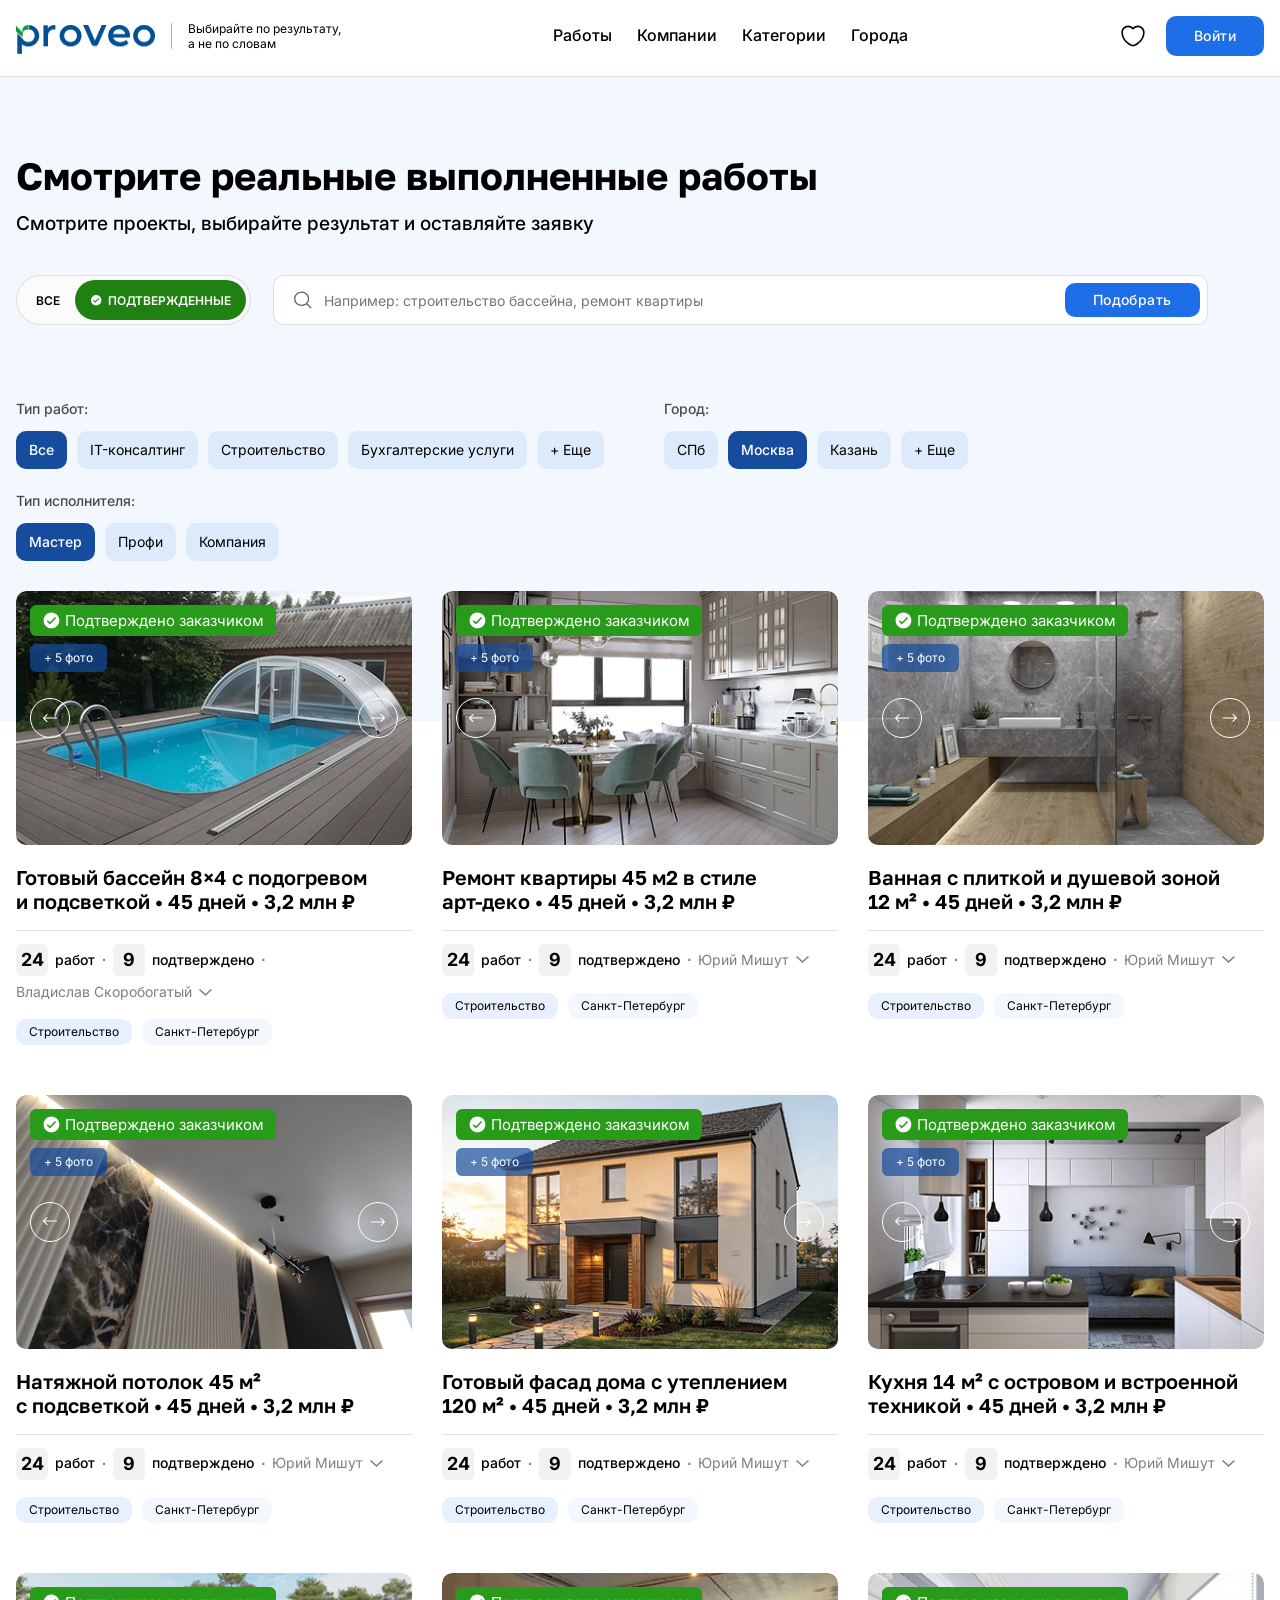
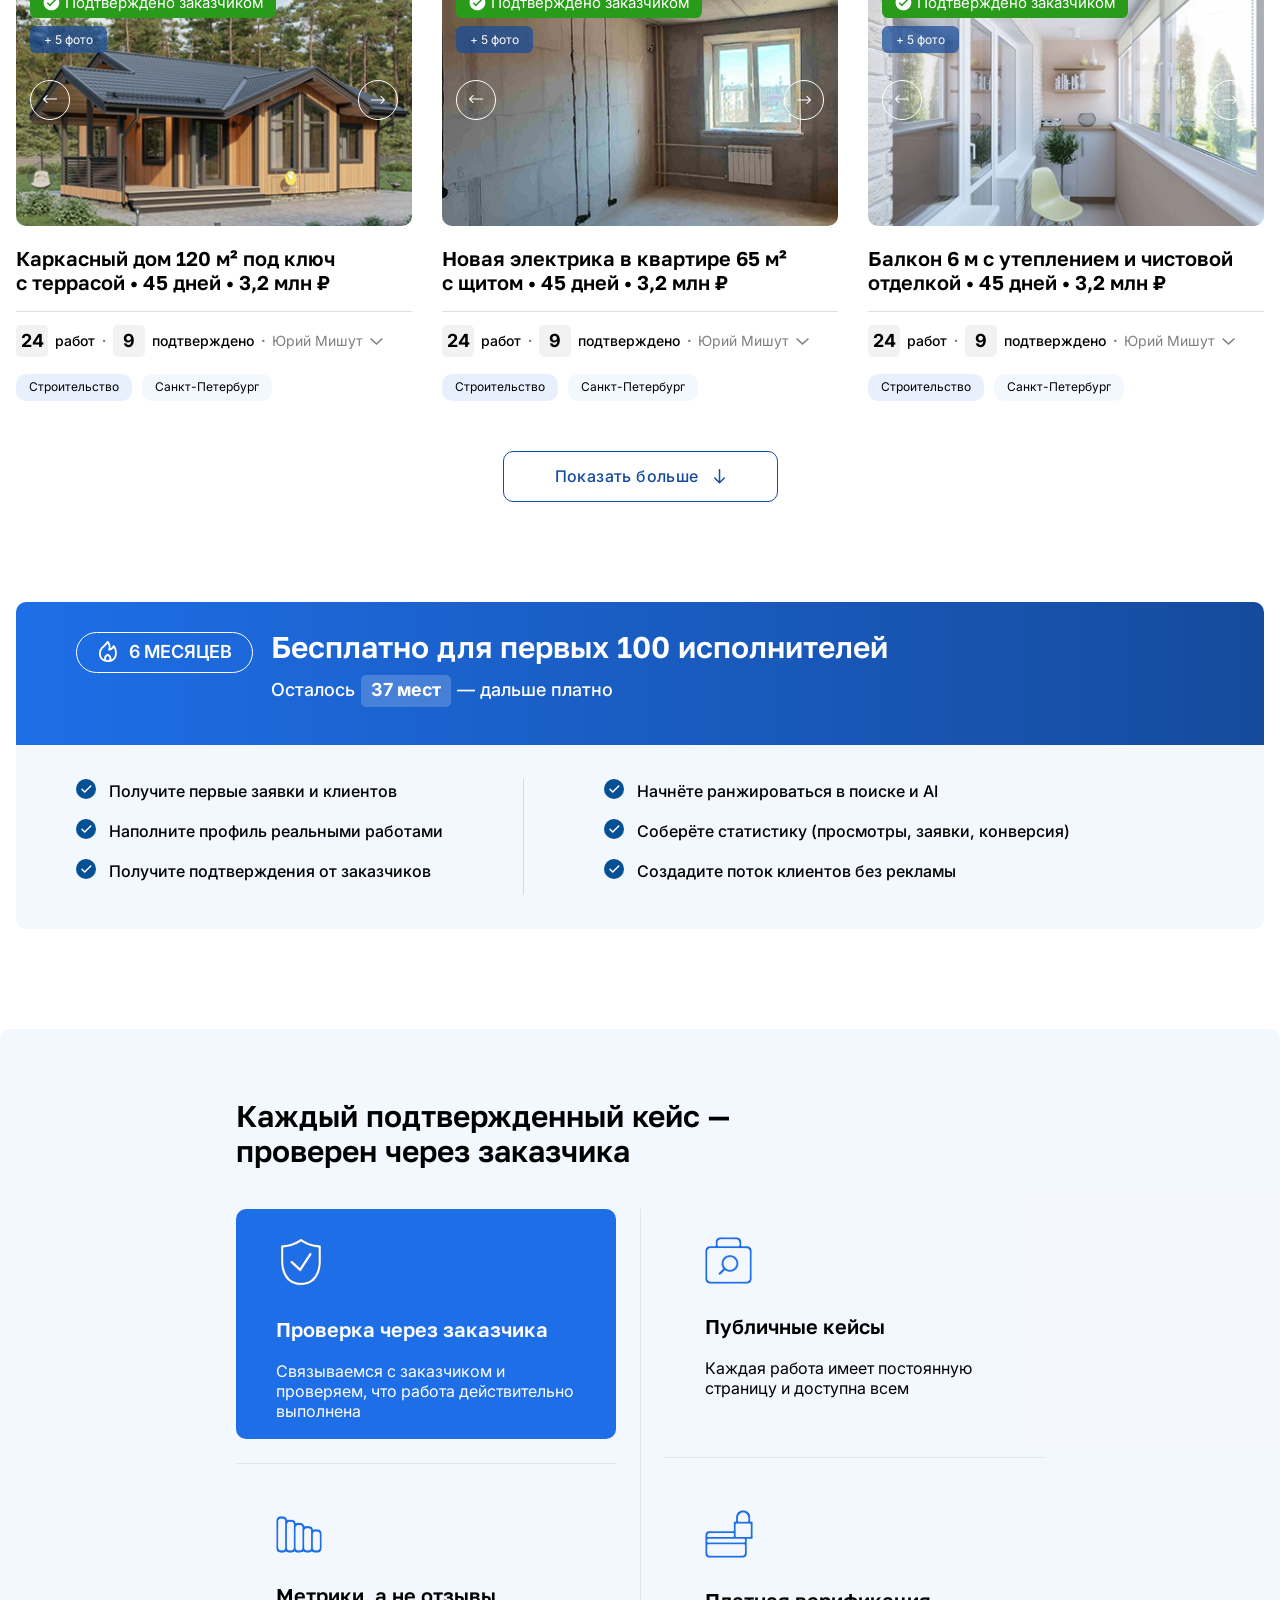
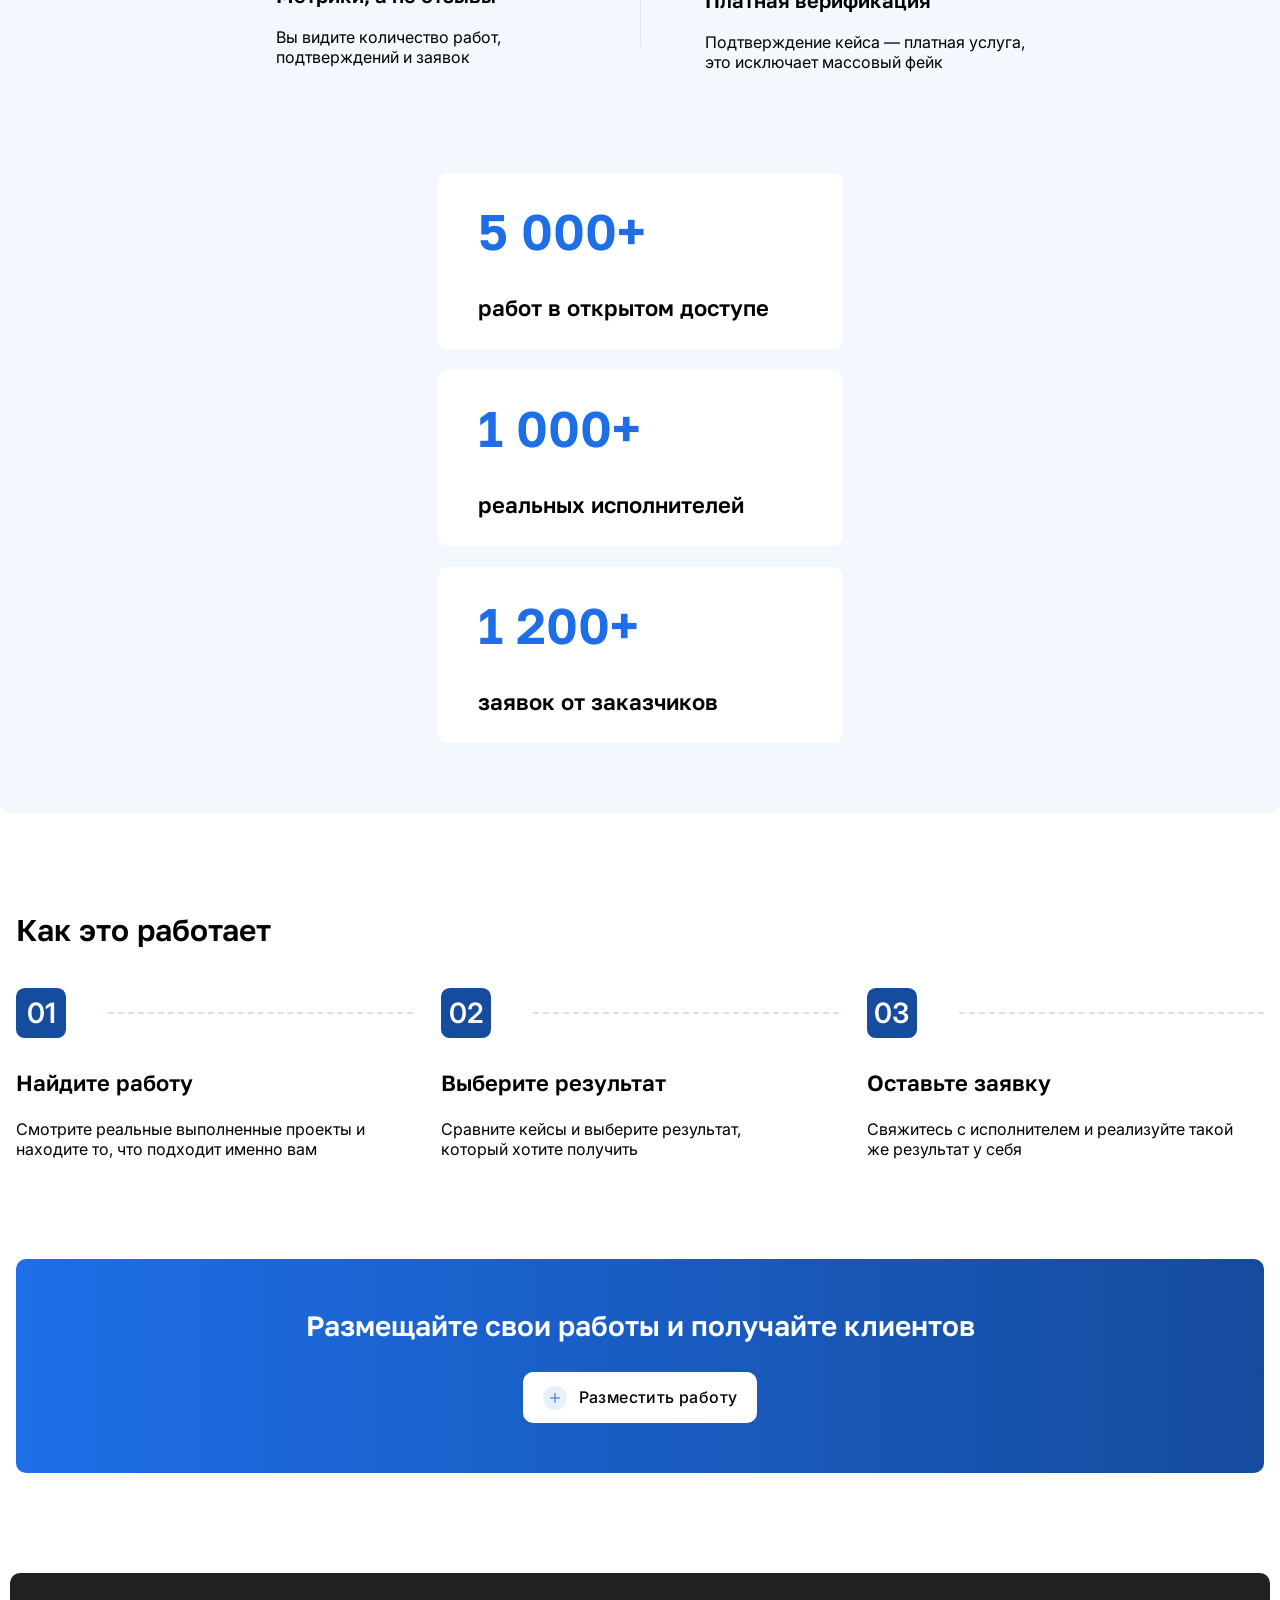
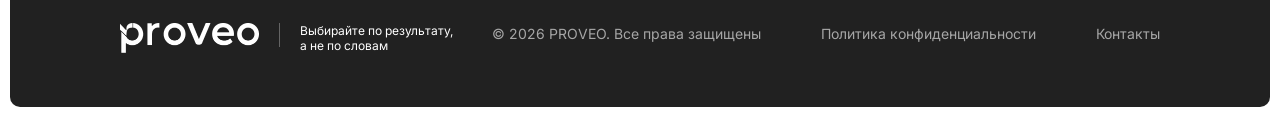
==== index.html @ d7c5d051 "init" ====
<!doctype html>
<html lang="ru">
  <head>
    <meta charset="utf-8" />
    <title>PROVEO - Выбирайте по результату, а не по словам</title>
    <meta
      name="viewport"
      content="width=device-width, initial-scale=1, maximum-scale=1.0, user-scalable=no"
    />
    <link
      href="https://fonts.googleapis.com/css?family=Inter:300,regular,500,600,700"
      rel="stylesheet"
    />
    <link
      href="https://fonts.googleapis.com/css?family=Golos+Text:regular,500,600,700"
      rel="stylesheet"
    />
    <link href="assets/css/reset.css" rel="stylesheet" />
    <link href="assets/css/main.css" rel="stylesheet" />
  </head>
  <body>
    <!-- HEADER -->
    <header class="header">
      <div class="container">
        <div class="header-inner">
          <div class="header-left">
            <img class="header-logo" alt="PROVEO" src="./assets/img/logo.png" />
            <div class="header-divider"></div>
            <p class="header-slogan">
              Выбирайте по результату,<br />а не по словам
            </p>
          </div>
          <nav class="header-nav" aria-label="Основная навигация">
            <ul>
              <li><button type="button">Работы</button></li>
              <li><button type="button">Компании</button></li>
              <li><button type="button">Категории</button></li>
              <li><button type="button">Города</button></li>
            </ul>
          </nav>
          <div class="header-right">
            <button class="header-fav-btn" type="button" aria-label="Избранное">
              <svg
                width="26"
                height="26"
                viewBox="0 0 26 26"
                fill="none"
                xmlns="http://www.w3.org/2000/svg"
              >
                <path
                  d="M12.9998 23.4542C12.664 23.4542 12.339 23.4108 12.0682 23.3133C7.92984 21.8942 1.354 16.8567 1.354 9.41417C1.354 5.6225 4.41984 2.54584 8.18984 2.54584C10.0207 2.54584 11.7323 3.26084 12.9998 4.53917C14.2673 3.26084 15.979 2.54584 17.8098 2.54584C21.5798 2.54584 24.6457 5.63334 24.6457 9.41417C24.6457 16.8675 18.0698 21.8942 13.9315 23.3133C13.6607 23.4108 13.3357 23.4542 12.9998 23.4542ZM8.18984 4.17084C5.319 4.17084 2.979 6.52167 2.979 9.41417C2.979 16.8133 10.0965 20.93 12.599 21.7858C12.794 21.8508 13.2165 21.8508 13.4115 21.7858C15.9032 20.93 23.0315 16.8242 23.0315 9.41417C23.0315 6.52167 20.6915 4.17084 17.8207 4.17084C16.174 4.17084 14.6465 4.94 13.6607 6.2725C13.3573 6.68417 12.664 6.68417 12.3607 6.2725C11.3532 4.92917 9.8365 4.17084 8.18984 4.17084Z"
                  fill="black"
                />
              </svg>
            </button>
            <button class="header-login-btn" type="button">Войти</button>
            <button class="header-menu">
              <span></span>
            </button>
            <ul class="header-menu-nav">
              <li>Работы</li>
              <li>Компании</li>
              <li>Категории</li>
              <li>Города</li>
            </ul>
          </div>
        </div>
      </div>
    </header>
    <!-- MAIN CONTENT -->
    <main class="main-content">
      <section class="featured-header-section">
        <div class="featured-header-bg">
          <div class="featured-header-inner container">
            <h1 class="featured-header-title">
              Смотрите реальные выполненные работы
            </h1>
            <p class="featured-header-subtitle">
              Смотрите проекты, выбирайте результат и оставляйте заявку
            </p>
            <div class="search-bar-wrapper">
              <div class="verification-tabs">
                <button
                  class="verification-tab verification-tab-all"
                  type="button"
                >
                  ВСЕ
                </button>
                <button class="verification-tab active" type="button">
                  <svg
                    width="19"
                    height="19"
                    viewBox="0 0 19 19"
                    fill="none"
                    xmlns="http://www.w3.org/2000/svg"
                  >
                    <path
                      d="M9.46327 17.3495C5.10987 17.3448 1.58193 13.8168 1.57715 9.46341V9.30569C1.66384 4.97189 5.23204 1.52047 9.56632 1.57798C13.9006 1.63549 17.376 5.18037 17.3477 9.51494C17.3193 13.8495 13.7979 17.3487 9.46327 17.3495ZM5.84354 9.14008L4.7316 10.252L7.88605 13.4065L14.195 7.09757L13.083 5.97774L7.88605 11.1747L5.84354 9.14008Z"
                      fill=""
                    />
                  </svg>

                  <span>ПОДТВЕРЖДЕННЫЕ</span>
                </button>
              </div>
              <div class="search-bar">
                <img
                  class="search-icon"
                  src="./assets/icons/search.svg"
                  alt=""
                />
                <input
                  class="search-bar-input"
                  type="text"
                  placeholder="Например: строительство бассейна, ремонт квартиры"
                />
                <button class="clear-btn" type="button" hidden>
                  <img src="./assets/icons/close.svg" alt="очистить" />
                </button>
                <button class="search-bar-btn" type="button">Подобрать</button>
              </div>
              <div class="search-bar search-bar--mobile">
                <img
                  class="search-icon"
                  src="./assets/icons/search.svg"
                  alt=""
                />
                <input
                  class="search-bar-input"
                  type="text"
                  placeholder="Например: ремонт квартиры"
                />
                <button class="clear-btn" type="button" hidden>
                  <img src="./assets/icons/close.svg" alt="очистить" />
                </button>
              </div>
              <button class="btn search-btn" type="button">Подобрать</button>
            </div>

            <button class="filter-btn" type="button">
              <img src="./assets/icons/category.svg" alt="" />
              Фильтры
            </button>

            <div class="filter-groups">
              <div class="filter-group">
                <h3 class="filter-group-label">Тип работ:</h3>
                <div class="filter-group-options filter-job">
                  <button class="filter-chip active" type="button">Все</button>
                  <button class="filter-chip" type="button">
                    IT-консалтинг
                  </button>
                  <button class="filter-chip" type="button">
                    Строительство
                  </button>
                  <button class="filter-chip" type="button">
                    Бухгалтерские услуги
                  </button>
                  <button class="filter-chip" type="button">+ Еще</button>
                </div>
              </div>
              <div class="filter-group">
                <h3 class="filter-group-label">Город:</h3>
                <div class="filter-group-options filter-city">
                  <button class="filter-chip" type="button">СПб</button>
                  <button class="filter-chip active" type="button">
                    Москва
                  </button>
                  <button class="filter-chip" type="button">Казань</button>
                  <button class="filter-chip" type="button">+ Еще</button>
                </div>
              </div>
              <div class="filter-group">
                <h3 class="filter-group-label">Тип исполнителя:</h3>
                <div class="filter-group-options filter-executor">
                  <button class="filter-chip active" type="button">
                    Мастер
                  </button>
                  <button class="filter-chip" type="button">Профи</button>
                  <button class="filter-chip" type="button">Компания</button>
                </div>
              </div>
            </div>

            <div class="modal-overlay">
              <div class="modal-content">
                <h3 class="modal-content__title">Фильтр</h3>
                <div class="filter-groups">
                  <div class="filter-group">
                    <h3 class="filter-group-label">Тип работ:</h3>
                    <div class="filter-group-options filter-job">
                      <button class="filter-chip active" type="button">
                        Все
                      </button>
                      <button class="filter-chip" type="button">
                        IT-консалтинг
                      </button>
                      <button class="filter-chip" type="button">
                        Строительство
                      </button>
                      <button class="filter-chip" type="button">
                        Бухгалтерские услуги
                      </button>
                      <button class="filter-chip" type="button">+ Еще</button>
                    </div>
                  </div>
                  <div class="filter-group">
                    <h3 class="filter-group-label">Город:</h3>
                    <div class="filter-group-options filter-city">
                      <button class="filter-chip" type="button">СПб</button>
                      <button class="filter-chip active" type="button">
                        Москва
                      </button>
                      <button class="filter-chip" type="button">Казань</button>
                      <button class="filter-chip" type="button">+ Еще</button>
                    </div>
                  </div>
                  <div class="filter-group">
                    <h3 class="filter-group-label">Тип исполнителя:</h3>
                    <div class="filter-group-options filter-executor">
                      <button class="filter-chip active" type="button">
                        Мастер
                      </button>
                      <button class="filter-chip" type="button">Профи</button>
                      <button class="filter-chip" type="button">
                        Компания
                      </button>
                    </div>
                  </div>
                </div>
                <button class="modal-close" type="button">
                  <img src="./assets/icons/close.svg" alt="закрыть" />
                </button>
              </div>
            </div>
          </div>
        </div>
      </section>

      <!-- CARD LIST SECTION -->
      <div class="container">
        <section class="cards-list">
          <article class="card">
            <div class="card-img-container">
              <div class="card-slider">
                <img src="./assets/img/cards/1.jpg" />
                <img src="./assets/img/cards/2.jpg" />
                <img src="./assets/img/cards/3.jpg" />
              </div>
              <div class="card-badge-verified">
                <img src="./assets/icons/check.svg" alt="" />
                <span>Подтверждено заказчиком</span>
              </div>
              <div class="card-badge-photos">
                <span>+ 5 фото</span>
              </div>
              <button type="button" class="card-slide card-slide--back">
                <img src="./assets/icons/arrow-slide.svg" alt="назад" />
              </button>
              <button type="button" class="card-slide card-slide--forward">
                <img src="./assets/icons/arrow-slide.svg" alt="вперед" />
              </button>
            </div>

            <div class="card-content">
              <h3 class="card-title">
                Готовый бассейн 8×4 с подогревом <br />и подсветкой • 45 дней •
                3,2 млн ₽
              </h3>

              <div class="card-divider"></div>
              <div class="card-stats">
                <div class="stat-item">
                  <div class="stat-value">24</div>
                  <span class="stat-label">работ</span>
                </div>
                <span class="stat-dot">·</span>
                <div class="stat-item">
                  <div class="stat-value">9</div>
                  <span class="stat-label">подтверждено</span>
                </div>
                <span class="stat-dot">·</span>
                <button class="card-owner" type="button">
                  <span class="card-owner-name">Владислав Скоробогатый</span>
                  <svg
                    width="13"
                    height="7"
                    viewBox="0 0 13 7"
                    fill="none"
                    xmlns="http://www.w3.org/2000/svg"
                  >
                    <path
                      d="M6.48375 6.90433L13 0.977215L11.9299 -8.11411e-07L6.48294 4.95388L1.07331 0.0385556L7.026e-08 1.01245L6.48375 6.90433Z"
                    />
                  </svg>
                </button>
              </div>
              <div class="card-owner-details">
                <img src="./assets/img/avatar.png" alt="аватар" />
                <div>
                  <h5>
                    Юрий Мишут <img src="./assets/img/profi.png" alt="профи" />
                  </h5>
                  <a href="#">Перейти в профиль</a>
                  <p>
                    Занимаюсь строительством и ремонтом под ключ. Работаю с
                    проверенными материалами...
                  </p>
                </div>
              </div>
              <div class="card-tags">
                <span class="card-tag primary">Строительство</span>
                <span class="card-tag secondary">Санкт-Петербург</span>
              </div>
            </div>
          </article>
          <article class="card">
            <div class="card-img-container">
              <div class="card-slider">
                <img src="./assets/img/cards/2.jpg" />
                <img src="./assets/img/cards/1.jpg" />
                <img src="./assets/img/cards/3.jpg" />
              </div>
              <div class="card-badge-verified">
                <img src="./assets/icons/check.svg" alt="" />
                <span>Подтверждено заказчиком</span>
              </div>
              <div class="card-badge-photos">
                <span>+ 5 фото</span>
              </div>
              <button type="button" class="card-slide card-slide--back">
                <img src="./assets/icons/arrow-slide.svg" alt="назад" />
              </button>
              <button type="button" class="card-slide card-slide--forward">
                <img src="./assets/icons/arrow-slide.svg" alt="вперед" />
              </button>
            </div>

            <div class="card-content">
              <h3 class="card-title">
                Ремонт квартиры 45 м2 в стиле <br />
                арт-деко • 45 дней • 3,2 млн ₽
              </h3>

              <div class="card-divider"></div>
              <div class="card-stats">
                <div class="stat-item">
                  <div class="stat-value">24</div>
                  <span class="stat-label">работ</span>
                </div>
                <span class="stat-dot">·</span>
                <div class="stat-item">
                  <div class="stat-value">9</div>
                  <span class="stat-label">подтверждено</span>
                </div>
                <span class="stat-dot">·</span>
                <button class="card-owner" type="button">
                  <span class="card-owner-name">Юрий Мишут</span>
                  <svg
                    width="13"
                    height="7"
                    viewBox="0 0 13 7"
                    fill="none"
                    xmlns="http://www.w3.org/2000/svg"
                  >
                    <path
                      d="M6.48375 6.90433L13 0.977215L11.9299 -8.11411e-07L6.48294 4.95388L1.07331 0.0385556L7.026e-08 1.01245L6.48375 6.90433Z"
                    />
                  </svg>
                </button>
              </div>
              <div class="card-owner-details">
                <img src="./assets/img/avatar.png" alt="аватар" />
                <div>
                  <h5>
                    Юрий Мишут <img src="./assets/img/profi.png" alt="профи" />
                  </h5>
                  <a href="#">Перейти в профиль</a>
                  <p>
                    Занимаюсь строительством и ремонтом под ключ. Работаю с
                    проверенными материалами...
                  </p>
                </div>
              </div>
              <div class="card-tags">
                <span class="card-tag primary">Строительство</span>
                <span class="card-tag secondary">Санкт-Петербург</span>
              </div>
            </div>
          </article>
          <article class="card">
            <div class="card-img-container">
              <div class="card-slider">
                <img src="./assets/img/cards/3.jpg" />
                <img src="./assets/img/cards/2.jpg" />
                <img src="./assets/img/cards/1.jpg" />
              </div>
              <div class="card-badge-verified">
                <img src="./assets/icons/check.svg" alt="" />
                <span>Подтверждено заказчиком</span>
              </div>
              <div class="card-badge-photos">
                <span>+ 5 фото</span>
              </div>
              <button type="button" class="card-slide card-slide--back">
                <img src="./assets/icons/arrow-slide.svg" alt="назад" />
              </button>
              <button type="button" class="card-slide card-slide--forward">
                <img src="./assets/icons/arrow-slide.svg" alt="вперед" />
              </button>
            </div>

            <div class="card-content">
              <h3 class="card-title">
                Ванная с плиткой и душевой зоной <br />
                12 м² • 45 дней • 3,2 млн ₽
              </h3>

              <div class="card-divider"></div>
              <div class="card-stats">
                <div class="stat-item">
                  <div class="stat-value">24</div>
                  <span class="stat-label">работ</span>
                </div>
                <span class="stat-dot">·</span>
                <div class="stat-item">
                  <div class="stat-value">9</div>
                  <span class="stat-label">подтверждено</span>
                </div>
                <span class="stat-dot">·</span>
                <button class="card-owner" type="button">
                  <span class="card-owner-name">Юрий Мишут</span>
                  <svg
                    width="13"
                    height="7"
                    viewBox="0 0 13 7"
                    fill="none"
                    xmlns="http://www.w3.org/2000/svg"
                  >
                    <path
                      d="M6.48375 6.90433L13 0.977215L11.9299 -8.11411e-07L6.48294 4.95388L1.07331 0.0385556L7.026e-08 1.01245L6.48375 6.90433Z"
                    />
                  </svg>
                </button>
              </div>
              <div class="card-owner-details">
                <img src="./assets/img/avatar.png" alt="аватар" />
                <div>
                  <h5>
                    Юрий Мишут <img src="./assets/img/profi.png" alt="профи" />
                  </h5>
                  <a href="#">Перейти в профиль</a>
                  <p>
                    Занимаюсь строительством и ремонтом под ключ. Работаю с
                    проверенными материалами...
                  </p>
                </div>
              </div>
              <div class="card-tags">
                <span class="card-tag primary">Строительство</span>
                <span class="card-tag secondary">Санкт-Петербург</span>
              </div>
            </div>
          </article>
          <article class="card">
            <div class="card-img-container">
              <div class="card-slider">
                <img src="./assets/img/cards/4.jpg" />
                <img src="./assets/img/cards/2.jpg" />
                <img src="./assets/img/cards/3.jpg" />
              </div>
              <div class="card-badge-verified">
                <img src="./assets/icons/check.svg" alt="" />
                <span>Подтверждено заказчиком</span>
              </div>
              <div class="card-badge-photos">
                <span>+ 5 фото</span>
              </div>
              <button type="button" class="card-slide card-slide--back">
                <img src="./assets/icons/arrow-slide.svg" alt="назад" />
              </button>
              <button type="button" class="card-slide card-slide--forward">
                <img src="./assets/icons/arrow-slide.svg" alt="вперед" />
              </button>
            </div>

            <div class="card-content">
              <h3 class="card-title">
                Натяжной потолок 45 м² <br />с подсветкой • 45 дней • 3,2 млн ₽
              </h3>

              <div class="card-divider"></div>
              <div class="card-stats">
                <div class="stat-item">
                  <div class="stat-value">24</div>
                  <span class="stat-label">работ</span>
                </div>
                <span class="stat-dot">·</span>
                <div class="stat-item">
                  <div class="stat-value">9</div>
                  <span class="stat-label">подтверждено</span>
                </div>
                <span class="stat-dot">·</span>
                <button class="card-owner" type="button">
                  <span class="card-owner-name">Юрий Мишут</span>
                  <svg
                    width="13"
                    height="7"
                    viewBox="0 0 13 7"
                    fill="none"
                    xmlns="http://www.w3.org/2000/svg"
                  >
                    <path
                      d="M6.48375 6.90433L13 0.977215L11.9299 -8.11411e-07L6.48294 4.95388L1.07331 0.0385556L7.026e-08 1.01245L6.48375 6.90433Z"
                    />
                  </svg>
                </button>
              </div>
              <div class="card-owner-details">
                <img src="./assets/img/avatar.png" alt="аватар" />
                <div>
                  <h5>
                    Юрий Мишут <img src="./assets/img/profi.png" alt="профи" />
                  </h5>
                  <a href="#">Перейти в профиль</a>
                  <p>
                    Занимаюсь строительством и ремонтом под ключ. Работаю с
                    проверенными материалами...
                  </p>
                </div>
              </div>
              <div class="card-tags">
                <span class="card-tag primary">Строительство</span>
                <span class="card-tag secondary">Санкт-Петербург</span>
              </div>
            </div>
          </article>
          <article class="card">
            <div class="card-img-container">
              <div class="card-slider">
                <img src="./assets/img/cards/5.jpg" />
                <img src="./assets/img/cards/2.jpg" />
                <img src="./assets/img/cards/3.jpg" />
              </div>
              <div class="card-badge-verified">
                <img src="./assets/icons/check.svg" alt="" />
                <span>Подтверждено заказчиком</span>
              </div>
              <div class="card-badge-photos">
                <span>+ 5 фото</span>
              </div>
              <button type="button" class="card-slide card-slide--back">
                <img src="./assets/icons/arrow-slide.svg" alt="назад" />
              </button>
              <button type="button" class="card-slide card-slide--forward">
                <img src="./assets/icons/arrow-slide.svg" alt="вперед" />
              </button>
            </div>

            <div class="card-content">
              <h3 class="card-title">
                Готовый фасад дома с утеплением <br />120 м² • 45 дней • 3,2 млн
                ₽
              </h3>

              <div class="card-divider"></div>
              <div class="card-stats">
                <div class="stat-item">
                  <div class="stat-value">24</div>
                  <span class="stat-label">работ</span>
                </div>
                <span class="stat-dot">·</span>
                <div class="stat-item">
                  <div class="stat-value">9</div>
                  <span class="stat-label">подтверждено</span>
                </div>
                <span class="stat-dot">·</span>
                <button class="card-owner" type="button">
                  <span class="card-owner-name">Юрий Мишут</span>
                  <svg
                    width="13"
                    height="7"
                    viewBox="0 0 13 7"
                    fill="none"
                    xmlns="http://www.w3.org/2000/svg"
                  >
                    <path
                      d="M6.48375 6.90433L13 0.977215L11.9299 -8.11411e-07L6.48294 4.95388L1.07331 0.0385556L7.026e-08 1.01245L6.48375 6.90433Z"
                    />
                  </svg>
                </button>
              </div>
              <div class="card-owner-details">
                <img src="./assets/img/avatar.png" alt="аватар" />
                <div>
                  <h5>
                    Юрий Мишут <img src="./assets/img/profi.png" alt="профи" />
                  </h5>
                  <a href="#">Перейти в профиль</a>
                  <p>
                    Занимаюсь строительством и ремонтом под ключ. Работаю с
                    проверенными материалами...
                  </p>
                </div>
              </div>
              <div class="card-tags">
                <span class="card-tag primary">Строительство</span>
                <span class="card-tag secondary">Санкт-Петербург</span>
              </div>
            </div>
          </article>
          <article class="card">
            <div class="card-img-container">
              <div class="card-slider">
                <img src="./assets/img/cards/6.jpg" />
                <img src="./assets/img/cards/2.jpg" />
                <img src="./assets/img/cards/3.jpg" />
              </div>
              <div class="card-badge-verified">
                <img src="./assets/icons/check.svg" alt="" />
                <span>Подтверждено заказчиком</span>
              </div>
              <div class="card-badge-photos">
                <span>+ 5 фото</span>
              </div>
              <button type="button" class="card-slide card-slide--back">
                <img src="./assets/icons/arrow-slide.svg" alt="назад" />
              </button>
              <button type="button" class="card-slide card-slide--forward">
                <img src="./assets/icons/arrow-slide.svg" alt="вперед" />
              </button>
            </div>

            <div class="card-content">
              <h3 class="card-title">
                Кухня 14 м² с островом и встроенной <br />техникой • 45 дней •
                3,2 млн ₽
              </h3>

              <div class="card-divider"></div>
              <div class="card-stats">
                <div class="stat-item">
                  <div class="stat-value">24</div>
                  <span class="stat-label">работ</span>
                </div>
                <span class="stat-dot">·</span>
                <div class="stat-item">
                  <div class="stat-value">9</div>
                  <span class="stat-label">подтверждено</span>
                </div>
                <span class="stat-dot">·</span>
                <button class="card-owner" type="button">
                  <span class="card-owner-name">Юрий Мишут</span>
                  <svg
                    width="13"
                    height="7"
                    viewBox="0 0 13 7"
                    fill="none"
                    xmlns="http://www.w3.org/2000/svg"
                  >
                    <path
                      d="M6.48375 6.90433L13 0.977215L11.9299 -8.11411e-07L6.48294 4.95388L1.07331 0.0385556L7.026e-08 1.01245L6.48375 6.90433Z"
                    />
                  </svg>
                </button>
              </div>
              <div class="card-owner-details">
                <img src="./assets/img/avatar.png" alt="аватар" />
                <div>
                  <h5>
                    Юрий Мишут <img src="./assets/img/profi.png" alt="профи" />
                  </h5>
                  <a href="#">Перейти в профиль</a>
                  <p>
                    Занимаюсь строительством и ремонтом под ключ. Работаю с
                    проверенными материалами...
                  </p>
                </div>
              </div>
              <div class="card-tags">
                <span class="card-tag primary">Строительство</span>
                <span class="card-tag secondary">Санкт-Петербург</span>
              </div>
            </div>
          </article>
          <article class="card">
            <div class="card-img-container">
              <div class="card-slider">
                <img src="./assets/img/cards/7.jpg" />
                <img src="./assets/img/cards/2.jpg" />
                <img src="./assets/img/cards/3.jpg" />
              </div>
              <div class="card-badge-verified">
                <img src="./assets/icons/check.svg" alt="" />
                <span>Подтверждено заказчиком</span>
              </div>
              <div class="card-badge-photos">
                <span>+ 5 фото</span>
              </div>
              <button type="button" class="card-slide card-slide--back">
                <img src="./assets/icons/arrow-slide.svg" alt="назад" />
              </button>
              <button type="button" class="card-slide card-slide--forward">
                <img src="./assets/icons/arrow-slide.svg" alt="вперед" />
              </button>
            </div>

            <div class="card-content">
              <h3 class="card-title">
                Каркасный дом 120 м² под ключ<br />с террасой • 45 дней • 3,2
                млн ₽
              </h3>

              <div class="card-divider"></div>
              <div class="card-stats">
                <div class="stat-item">
                  <div class="stat-value">24</div>
                  <span class="stat-label">работ</span>
                </div>
                <span class="stat-dot">·</span>
                <div class="stat-item">
                  <div class="stat-value">9</div>
                  <span class="stat-label">подтверждено</span>
                </div>
                <span class="stat-dot">·</span>
                <button class="card-owner" type="button">
                  <span class="card-owner-name">Юрий Мишут</span>
                  <svg
                    width="13"
                    height="7"
                    viewBox="0 0 13 7"
                    fill="none"
                    xmlns="http://www.w3.org/2000/svg"
                  >
                    <path
                      d="M6.48375 6.90433L13 0.977215L11.9299 -8.11411e-07L6.48294 4.95388L1.07331 0.0385556L7.026e-08 1.01245L6.48375 6.90433Z"
                    />
                  </svg>
                </button>
              </div>
              <div class="card-owner-details">
                <img src="./assets/img/avatar.png" alt="аватар" />
                <div>
                  <h5>
                    Юрий Мишут <img src="./assets/img/profi.png" alt="профи" />
                  </h5>
                  <a href="#">Перейти в профиль</a>
                  <p>
                    Занимаюсь строительством и ремонтом под ключ. Работаю с
                    проверенными материалами...
                  </p>
                </div>
              </div>
              <div class="card-tags">
                <span class="card-tag primary">Строительство</span>
                <span class="card-tag secondary">Санкт-Петербург</span>
              </div>
            </div>
          </article>
          <article class="card">
            <div class="card-img-container">
              <div class="card-slider">
                <img src="./assets/img/cards/8.jpg" />
                <img src="./assets/img/cards/2.jpg" />
                <img src="./assets/img/cards/3.jpg" />
              </div>
              <div class="card-badge-verified">
                <img src="./assets/icons/check.svg" alt="" />
                <span>Подтверждено заказчиком</span>
              </div>
              <div class="card-badge-photos">
                <span>+ 5 фото</span>
              </div>
              <button type="button" class="card-slide card-slide--back">
                <img src="./assets/icons/arrow-slide.svg" alt="назад" />
              </button>
              <button type="button" class="card-slide card-slide--forward">
                <img src="./assets/icons/arrow-slide.svg" alt="вперед" />
              </button>
            </div>

            <div class="card-content">
              <h3 class="card-title">
                Новая электрика в квартире 65 м² <br />с щитом • 45 дней • 3,2
                млн ₽
              </h3>

              <div class="card-divider"></div>
              <div class="card-stats">
                <div class="stat-item">
                  <div class="stat-value">24</div>
                  <span class="stat-label">работ</span>
                </div>
                <span class="stat-dot">·</span>
                <div class="stat-item">
                  <div class="stat-value">9</div>
                  <span class="stat-label">подтверждено</span>
                </div>
                <span class="stat-dot">·</span>
                <button class="card-owner" type="button">
                  <span class="card-owner-name">Юрий Мишут</span>
                  <svg
                    width="13"
                    height="7"
                    viewBox="0 0 13 7"
                    fill="none"
                    xmlns="http://www.w3.org/2000/svg"
                  >
                    <path
                      d="M6.48375 6.90433L13 0.977215L11.9299 -8.11411e-07L6.48294 4.95388L1.07331 0.0385556L7.026e-08 1.01245L6.48375 6.90433Z"
                    />
                  </svg>
                </button>
              </div>
              <div class="card-owner-details">
                <img src="./assets/img/avatar.png" alt="аватар" />
                <div>
                  <h5>
                    Юрий Мишут <img src="./assets/img/profi.png" alt="профи" />
                  </h5>
                  <a href="#">Перейти в профиль</a>
                  <p>
                    Занимаюсь строительством и ремонтом под ключ. Работаю с
                    проверенными материалами...
                  </p>
                </div>
              </div>
              <div class="card-tags">
                <span class="card-tag primary">Строительство</span>
                <span class="card-tag secondary">Санкт-Петербург</span>
              </div>
            </div>
          </article>
          <article class="card">
            <div class="card-img-container">
              <div class="card-slider">
                <img src="./assets/img/cards/9.jpg" />
                <img src="./assets/img/cards/2.jpg" />
                <img src="./assets/img/cards/3.jpg" />
              </div>
              <div class="card-badge-verified">
                <img src="./assets/icons/check.svg" alt="" />
                <span>Подтверждено заказчиком</span>
              </div>
              <div class="card-badge-photos">
                <span>+ 5 фото</span>
              </div>
              <button type="button" class="card-slide card-slide--back">
                <img src="./assets/icons/arrow-slide.svg" alt="назад" />
              </button>
              <button type="button" class="card-slide card-slide--forward">
                <img src="./assets/icons/arrow-slide.svg" alt="вперед" />
              </button>
            </div>

            <div class="card-content">
              <h3 class="card-title">
                Балкон 6 м с утеплением и чистовой <br />отделкой • 45 дней •
                3,2 млн ₽
              </h3>

              <div class="card-divider"></div>
              <div class="card-stats">
                <div class="stat-item">
                  <div class="stat-value">24</div>
                  <span class="stat-label">работ</span>
                </div>
                <span class="stat-dot">·</span>
                <div class="stat-item">
                  <div class="stat-value">9</div>
                  <span class="stat-label">подтверждено</span>
                </div>
                <span class="stat-dot">·</span>
                <button class="card-owner" type="button">
                  <span class="card-owner-name">Юрий Мишут</span>
                  <svg
                    width="13"
                    height="7"
                    viewBox="0 0 13 7"
                    fill="none"
                    xmlns="http://www.w3.org/2000/svg"
                  >
                    <path
                      d="M6.48375 6.90433L13 0.977215L11.9299 -8.11411e-07L6.48294 4.95388L1.07331 0.0385556L7.026e-08 1.01245L6.48375 6.90433Z"
                    />
                  </svg>
                </button>
              </div>
              <div class="card-owner-details">
                <img src="./assets/img/avatar.png" alt="аватар" />
                <div>
                  <h5>
                    Юрий Мишут <img src="./assets/img/profi.png" alt="профи" />
                  </h5>
                  <a href="#">Перейти в профиль</a>
                  <p>
                    Занимаюсь строительством и ремонтом под ключ. Работаю с
                    проверенными материалами...
                  </p>
                </div>
              </div>
              <div class="card-tags">
                <span class="card-tag primary">Строительство</span>
                <span class="card-tag secondary">Санкт-Петербург</span>
              </div>
            </div>
          </article>
        </section>
        <button class="show-more-btn" type="button">
          <span>Показать больше</span>
          <svg
            width="12"
            height="15"
            viewBox="0 0 12 15"
            fill="none"
            xmlns="http://www.w3.org/2000/svg"
          >
            <path
              d="M6.27295 0.75C6.27295 0.335786 5.93716 -1.53203e-08 5.52295 0C5.10874 1.53203e-08 4.77295 0.335786 4.77295 0.75L5.52295 0.75L6.27295 0.75ZM4.99262 14.2803C5.28551 14.5732 5.76039 14.5732 6.05328 14.2803L10.8263 9.50736C11.1191 9.21446 11.1191 8.73959 10.8263 8.4467C10.5334 8.1538 10.0585 8.1538 9.76559 8.4467L5.52295 12.6893L1.28031 8.4467C0.987416 8.1538 0.512542 8.1538 0.219649 8.4467C-0.0732448 8.73959 -0.0732447 9.21447 0.219649 9.50736L4.99262 14.2803ZM5.52295 0.75L4.77295 0.75L4.77295 13.75L5.52295 13.75L6.27295 13.75L6.27295 0.75L5.52295 0.75Z"
              fill="#164C9E"
            />
          </svg>
        </button>
      </div>

      <!-- NEWS FREE SECTION -->
      <div class="container">
        <section class="news-free">
          <div class="news-free-top">
            <div class="news-free-badge">
              <img src="./assets/icons/fire.svg" alt="" />
              <span>6 МЕСЯЦЕВ</span>
            </div>
            <div>
              <h2 class="news-free-title">
                Бесплатно для первых 100 исполнителей
              </h2>
              <div class="news-free-remaining">
                <span>Осталось</span>
                <span class="count-box">37 мест</span>
                <span>— дальше платно</span>
              </div>
            </div>
          </div>
          <div class="news-free-bottom">
            <ul class="news-free-list">
              <li>
                <img src="./assets/icons/check-blue.svg" alt="" />
                <span>Получите первые заявки и клиентов</span>
              </li>
              <li>
                <img src="./assets/icons/check-blue.svg" alt="" />
                <span>Наполните профиль реальными работами</span>
              </li>
              <li>
                <img src="./assets/icons/check-blue.svg" alt="" />
                <span>Получите подтверждения от заказчиков</span>
              </li>
            </ul>
            <div class="news-free-divider"></div>
            <ul class="news-free-list">
              <li>
                <img src="./assets/icons/check-blue.svg" alt="" />
                <span>Начнёте ранжироваться в поиске и AI</span>
              </li>
              <li>
                <img src="./assets/icons/check-blue.svg" alt="" />
                <span>Соберёте статистику (просмотры, заявки, конверсия)</span>
              </li>
              <li>
                <img src="./assets/icons/check-blue.svg" alt="" />
                <span>Создадите поток клиентов без рекламы</span>
              </li>
            </ul>
          </div>
        </section>
      </div>

      <!-- PARTNER INCENTIVE SECTION -->
      <section class="partner-section">
        <div class="container partner-inner">
          <div class="partner-left">
            <h2 class="partner-title">
              Каждый подтвержденный кейс — проверен через заказчика
            </h2>
            <div class="partner-features-grid">
              <div>
                <div class="partner-feature-card highlighted">
                  <img
                    class="feature-icon"
                    src="./assets/icons/check-order.svg"
                    alt="Проверка через заказчика"
                  />
                  <div>
                    <h3>Проверка через заказчика</h3>
                    <p>
                      Связываемся с заказчиком и проверяем, что работа
                      действительно выполнена
                    </p>
                  </div>
                </div>
                <div class="partner-feature-divider"></div>
                <div class="partner-feature-card">
                  <svg
                    width="46"
                    height="37"
                    viewBox="0 0 46 37"
                    fill="white"
                    xmlns="http://www.w3.org/2000/svg"
                  >
                    <mask id="path-1-inside-1_87_5048" fill="white">
                      <path
                        d="M4.57624 0.0116204C4.66399 0.0109529 4.75174 0.0102854 4.84214 0.00959772C5.02709 0.00858698 5.21205 0.00811189 5.397 0.00814423C5.67654 0.00770728 5.95596 0.00406477 6.23548 0.000261764C7.83709 -0.00984441 9.14922 0.268728 10.3616 1.52545C10.8466 2.11086 11.1309 2.80492 11.3543 3.55472C11.4027 3.53344 11.451 3.51216 11.5009 3.49024C12.3338 3.17884 13.173 3.20842 14.0408 3.21469C14.3059 3.2163 14.571 3.2147 14.8361 3.21278C16.4352 3.21077 17.7506 3.4463 18.9503 4.71878C19.468 5.33078 19.7573 5.95726 19.9598 6.76332C20.0223 6.74212 20.0847 6.72091 20.149 6.69906C21.0182 6.43696 21.8521 6.4131 22.7478 6.41779C22.9954 6.41864 23.2429 6.41575 23.4905 6.41258C25.0345 6.40572 26.3565 6.66605 27.5457 7.85375C28.0658 8.45622 28.3511 9.21705 28.655 9.97193C28.7881 9.9254 28.7881 9.9254 28.9239 9.87793C29.5187 9.67002 30.1464 9.65413 30.7644 9.64723C30.8356 9.64642 30.9068 9.64561 30.9801 9.64478C31.1302 9.6434 31.2802 9.64232 31.4303 9.64153C31.5808 9.64038 31.7313 9.63834 31.8818 9.63536C33.2636 9.60812 34.5853 9.72346 35.7367 10.6738C35.8216 10.7399 35.8216 10.7399 35.9082 10.8074C36.4979 11.3115 36.9381 12.0958 37.1709 12.8797C37.1709 13.0121 37.1709 13.1444 37.1709 13.2808C37.2168 13.2596 37.2627 13.2384 37.31 13.2165C37.8938 12.9704 38.4217 12.9346 39.0415 12.9365C39.1415 12.936 39.2414 12.9355 39.3445 12.9349C39.5549 12.9343 39.7654 12.9344 39.9759 12.9353C40.2956 12.9361 40.6151 12.9332 40.9348 12.9301C41.1403 12.9299 41.3459 12.93 41.5514 12.9303C41.6929 12.9286 41.6929 12.9286 41.8373 12.9268C42.9218 12.9381 43.9262 13.389 44.7379 14.1985C45.4969 15.0745 45.965 16.1365 45.9689 17.3588C45.9693 17.426 45.9696 17.4931 45.9699 17.5623C45.9709 17.7871 45.9713 18.0119 45.9716 18.2367C45.9722 18.398 45.9728 18.5592 45.9734 18.7205C45.9753 19.2501 45.9762 19.7798 45.9771 20.3094C45.9775 20.492 45.9778 20.6746 45.9782 20.8572C45.9799 21.7155 45.9812 22.5738 45.9819 23.432C45.9828 24.4212 45.9852 25.4103 45.9888 26.3995C45.9915 27.1649 45.9928 27.9304 45.9931 28.6959C45.9933 29.1526 45.9941 29.6093 45.9964 30.066C45.9985 30.4962 45.9989 30.9264 45.9979 31.3566C45.9979 31.5137 45.9985 31.6709 45.9997 31.8281C46.0097 33.1783 45.7801 34.15 45.0593 35.2397C45.0076 35.3266 44.9558 35.4134 44.9025 35.5029C44.2592 36.2624 43.2942 36.8937 42.3421 36.9584C42.266 36.959 42.1899 36.9597 42.1115 36.9604C42.0247 36.9614 41.9378 36.9624 41.8484 36.9633C41.755 36.9638 41.6616 36.9642 41.5654 36.9646C41.4202 36.9655 41.4202 36.9655 41.2719 36.9664C41.0668 36.9673 40.8617 36.968 40.6566 36.9684C40.345 36.9693 40.0334 36.9724 39.7218 36.9756C39.5221 36.9763 39.3224 36.9768 39.1227 36.9772C39.0304 36.9784 38.9381 36.9796 38.8431 36.9809C38.0345 36.9782 37.3431 36.7888 36.6387 36.3364C36.5584 36.2856 36.4781 36.2348 36.3953 36.1825C36.2327 36.0738 36.0735 35.9588 35.9159 35.8413C35.8637 35.8873 35.8115 35.9333 35.7577 35.9808C35.6842 36.0423 35.6107 36.1038 35.535 36.1672C35.4643 36.2277 35.3935 36.2882 35.3207 36.3505C34.5423 36.8486 33.763 37.0054 32.8766 36.9975C32.7305 36.9981 32.7305 36.9981 32.5814 36.9987C32.3771 36.999 32.1728 36.9982 31.9685 36.9966C31.6587 36.9944 31.3491 36.9965 31.0393 36.9991C30.8393 36.9988 30.6394 36.9983 30.4394 36.9975C30.3484 36.9984 30.2573 36.9992 30.1635 37C29.282 36.9873 28.4662 36.7259 27.7362 36.1672C27.6135 36.0749 27.6135 36.0749 27.4883 35.9808C27.4296 35.9347 27.3709 35.8887 27.3104 35.8413C27.2517 35.8873 27.193 35.9333 27.1325 35.9808C27.0507 36.0423 26.9689 36.1038 26.8846 36.1672C26.8056 36.2277 26.7265 36.2882 26.6451 36.3505C25.5711 37.0313 24.518 37.0067 23.3117 36.9966C23.0083 36.9944 22.7052 36.9965 22.4019 36.9991C21.1842 37.001 20.164 36.9581 19.1307 36.1672C19.0079 36.0749 19.0079 36.0749 18.8827 35.9808C18.824 35.9347 18.7653 35.8887 18.7049 35.8413C18.6462 35.8873 18.5875 35.9333 18.527 35.9808C18.4452 36.0423 18.3634 36.1038 18.2791 36.1672C18.2 36.2277 18.121 36.2882 18.0396 36.3505C17.2694 36.8549 16.4547 37.0054 15.5758 36.9975C15.4297 36.9981 15.4297 36.9981 15.2807 36.9987C15.0764 36.999 14.8721 36.9982 14.6678 36.9966C14.358 36.9944 14.0484 36.9965 13.7385 36.9991C13.5386 36.9988 13.3387 36.9983 13.1387 36.9975C13.0476 36.9984 12.9566 36.9992 12.8627 37C11.9813 36.9873 11.1655 36.7259 10.4355 36.1672C10.3128 36.0749 10.3128 36.0749 10.1876 35.9808C10.1289 35.9347 10.0702 35.8887 10.0097 35.8413C9.93637 35.8995 9.93637 35.8995 9.86157 35.9588C9.11959 36.532 8.42002 36.95 7.50269 36.962C7.41646 36.9633 7.33023 36.9646 7.24139 36.9659C7.10286 36.967 7.10286 36.967 6.96154 36.9682C6.86524 36.969 6.76894 36.9698 6.66972 36.9706C6.46591 36.972 6.26209 36.9731 6.05828 36.9739C5.8513 36.975 5.64432 36.9771 5.43736 36.98C5.13676 36.9843 4.83624 36.9859 4.53563 36.987C4.44454 36.9887 4.35346 36.9905 4.25962 36.9923C3.23573 36.9889 2.39368 36.6304 1.58342 35.9416C1.44476 35.833 1.44476 35.833 1.3033 35.7222C0.619697 35.0574 0.139565 33.9374 0.0261017 32.9407C0.0134253 32.6236 0.0112716 32.3087 0.0133916 31.9913C0.012769 31.8709 0.0121465 31.7505 0.011505 31.6265C0.0101572 31.2953 0.0103958 30.9643 0.0113392 30.6332C0.0119695 30.2749 0.0105294 29.9166 0.00936747 29.5583C0.00743299 28.8575 0.00743766 28.1568 0.00816858 27.456C0.00873462 26.8861 0.00863037 26.3162 0.00805471 25.7463C0.00797389 25.6651 0.00789281 25.5838 0.00780953 25.5C0.00764358 25.3348 0.00747687 25.1697 0.00730891 25.0045C0.00582464 23.4576 0.00660267 21.9106 0.00811421 20.3637C0.00943125 18.9505 0.0081206 17.5373 0.0055352 16.1241C0.00289617 14.6707 0.00191784 13.2173 0.00277256 11.7639C0.00286422 11.5993 0.00295368 11.4347 0.00304031 11.2701C0.00308301 11.1891 0.00312557 11.1081 0.00316957 11.0247C0.00336303 10.456 0.00248769 9.88741 0.00117837 9.31876C-0.000397006 8.62493 -0.000375726 7.93112 0.00165779 7.23729C0.00265252 6.88376 0.00294965 6.53028 0.00127241 6.17675C-0.000161114 5.79236 0.00119005 5.4081 0.00321505 5.02372C0.00215408 4.91357 0.00109312 4.80342 0 4.68993C0.0122581 3.53843 0.359819 2.51017 1.04558 1.64961C1.10971 1.56062 1.10971 1.56062 1.17514 1.46983C2.02739 0.384795 3.33494 0.0149644 4.57624 0.0116204ZM3.07931 3.78032C2.70506 4.46253 2.72285 5.21229 2.72539 5.9878C2.72505 6.09963 2.7247 6.21146 2.72435 6.32668C2.72343 6.70038 2.72378 7.07406 2.72414 7.44775C2.72375 7.71609 2.72329 7.98443 2.72275 8.25277C2.72161 8.90536 2.72145 9.55795 2.72166 10.2105C2.72182 10.7411 2.72166 11.2717 2.72128 11.8023C2.72122 11.8779 2.72117 11.9535 2.72112 12.0314C2.72101 12.185 2.7209 12.3386 2.72079 12.4922C2.71981 13.9315 2.72001 15.3709 2.72055 16.8103C2.72102 18.1262 2.72001 19.4421 2.7183 20.758C2.71657 22.1103 2.71583 23.4627 2.71616 24.815C2.71634 25.5738 2.71611 26.3325 2.71484 27.0913C2.71378 27.7372 2.71365 28.3831 2.71474 29.0289C2.71526 29.3582 2.71522 29.6875 2.71429 30.0168C2.71335 30.3743 2.71408 30.7318 2.71521 31.0893C2.71455 31.1926 2.71389 31.296 2.71321 31.4024C2.71784 32.0955 2.77083 32.7946 3.1749 33.3503C3.2284 33.3947 3.28191 33.4392 3.33703 33.485C3.41763 33.5548 3.41763 33.5548 3.49985 33.626C3.86127 33.8988 4.22121 33.8559 4.64348 33.8598C4.7253 33.8606 4.80712 33.8614 4.89143 33.8623C5.06497 33.8637 5.23851 33.8647 5.41206 33.8655C5.6763 33.8673 5.94045 33.8717 6.20467 33.8761C6.37338 33.8771 6.5421 33.878 6.71082 33.8786C6.82865 33.8813 6.82865 33.8813 6.94886 33.8839C7.4775 33.8819 7.78413 33.78 8.21686 33.4349C8.5326 32.9795 8.6761 32.6313 8.67685 32.0586C8.67737 31.9116 8.67737 31.9116 8.67789 31.7616C8.67781 31.6536 8.67774 31.5457 8.67766 31.4345C8.67792 31.32 8.67819 31.2055 8.67846 31.0876C8.67911 30.7693 8.67935 30.451 8.67941 30.1328C8.67958 29.7897 8.68026 29.4467 8.68086 29.1036C8.68208 28.3532 8.68262 27.6029 8.68301 26.8525C8.68326 26.3841 8.68364 25.9157 8.68404 25.4472C8.68514 24.1506 8.68606 22.8539 8.68636 21.5572C8.68638 21.4742 8.6864 21.3912 8.68642 21.3057C8.68644 21.2225 8.68646 21.1393 8.68648 21.0535C8.68652 20.8849 8.68656 20.7163 8.6866 20.5477C8.68662 20.4641 8.68664 20.3805 8.68666 20.2943C8.68702 18.9389 8.68858 17.5836 8.69067 16.2282C8.69279 14.837 8.69391 13.4459 8.69402 12.0547C8.6941 11.2735 8.69461 10.4922 8.69624 9.71098C8.69762 9.04578 8.69808 8.38058 8.69734 7.71537C8.69699 7.37595 8.69722 7.03656 8.69833 6.69714C8.69946 6.32918 8.69895 5.96127 8.69801 5.59331C8.69873 5.48602 8.69945 5.37874 8.7002 5.26821C8.69637 4.6276 8.64664 4.15929 8.24207 3.66869C8.16304 3.59677 8.16304 3.59677 8.0824 3.52338C8.00336 3.44951 8.00336 3.44951 7.92273 3.37415C7.55394 3.08634 7.14168 3.134 6.71117 3.12975C6.63345 3.12894 6.55574 3.12813 6.47566 3.1273C6.3111 3.12591 6.14653 3.12483 5.98196 3.12405C5.7315 3.12232 5.48113 3.11792 5.23069 3.11349C5.07056 3.11248 4.91042 3.11162 4.75027 3.11095C4.67593 3.10919 4.60158 3.10744 4.52497 3.10563C3.91036 3.10817 3.52784 3.29217 3.07931 3.78032ZM11.6736 7.0704C11.5034 7.42843 11.4328 7.69098 11.4319 8.09071C11.4315 8.17785 11.4311 8.26499 11.4307 8.35476C11.4307 8.45055 11.4307 8.54634 11.4307 8.64504C11.4304 8.74675 11.4301 8.84847 11.4297 8.95327C11.4288 9.29572 11.4284 9.63818 11.4281 9.98064C11.4275 10.2255 11.4269 10.4704 11.4263 10.7153C11.4246 11.4513 11.4236 12.1873 11.4228 12.9233C11.4224 13.2699 11.4219 13.6166 11.4215 13.9632C11.4199 15.1154 11.4186 16.2677 11.418 17.4199C11.4178 17.7189 11.4177 18.0179 11.4175 18.3169C11.4174 18.3912 11.4174 18.4655 11.4173 18.5421C11.4166 19.746 11.4143 20.9499 11.4114 22.1538C11.4085 23.3898 11.4068 24.6259 11.4066 25.862C11.4064 26.556 11.4056 27.2499 11.4033 27.9439C11.4011 28.5967 11.4008 29.2495 11.4017 29.9023C11.4018 30.142 11.4012 30.3816 11.4 30.6213C11.3984 30.9484 11.399 31.2754 11.4002 31.6025C11.3992 31.6974 11.3983 31.7923 11.3972 31.89C11.4025 32.4911 11.4902 32.8415 11.8025 33.3346C12.1494 33.6942 12.4161 33.8465 12.8872 33.8537C12.9609 33.855 13.0345 33.8563 13.1103 33.8576C13.1896 33.8583 13.2689 33.8591 13.3506 33.8598C13.4325 33.8606 13.5144 33.8614 13.5988 33.8623C13.7722 33.8637 13.9455 33.8647 14.1189 33.8655C14.3834 33.8673 14.6477 33.8717 14.9121 33.8761C15.0807 33.8771 15.2493 33.878 15.4179 33.8786C15.4966 33.8804 15.5754 33.8821 15.6565 33.8839C16.1504 33.882 16.4308 33.8034 16.8224 33.4349C17.1217 33.0548 17.2816 32.8223 17.2826 32.3172C17.2832 32.1858 17.2832 32.1858 17.2839 32.0517C17.2838 31.9548 17.2838 31.8579 17.2838 31.7581C17.2841 31.6557 17.2845 31.5532 17.2848 31.4477C17.2858 31.1021 17.2861 30.7566 17.2865 30.4111C17.287 30.1642 17.2876 29.9174 17.2883 29.6705C17.29 28.9281 17.2909 28.1856 17.2917 27.4432C17.2921 27.0936 17.2926 26.7441 17.2931 26.3945C17.2946 25.2325 17.2959 24.0705 17.2965 22.9086C17.2967 22.6069 17.2969 22.3053 17.2971 22.0037C17.2971 21.8912 17.2971 21.8912 17.2972 21.7765C17.2979 20.5622 17.3002 19.348 17.3031 18.1337C17.3061 16.8872 17.3077 15.6407 17.308 14.3942C17.3082 13.6943 17.309 12.9944 17.3113 12.2945C17.3134 11.636 17.3137 10.9775 17.3128 10.3191C17.3128 10.0773 17.3133 9.83554 17.3146 9.59379C17.3161 9.26382 17.3155 8.93395 17.3143 8.60398C17.3153 8.50824 17.3163 8.4125 17.3173 8.31385C17.3121 7.71127 17.2289 7.35581 16.912 6.86359C16.3893 6.4101 15.9837 6.34491 15.3395 6.33835C15.264 6.33755 15.1884 6.33674 15.1106 6.3359C14.9507 6.33452 14.7907 6.33344 14.6307 6.33265C14.4679 6.3315 14.3051 6.32945 14.1423 6.32648C13.9063 6.32218 13.6705 6.32058 13.4346 6.31955C13.3627 6.3178 13.2907 6.31604 13.2166 6.31423C12.5769 6.31695 12.0792 6.50042 11.6736 7.0704ZM20.3744 10.2101C20.0585 10.7809 20.0234 11.3017 20.0261 11.9533C20.0258 12.0405 20.0254 12.1278 20.0251 12.2177C20.0241 12.5093 20.0245 12.8009 20.0249 13.0926C20.0245 13.3019 20.024 13.5113 20.0235 13.7207C20.0223 14.2889 20.0222 14.8572 20.0224 15.4254C20.0225 15.8999 20.0221 16.3743 20.0217 16.8488C20.0207 17.968 20.0206 19.0873 20.0212 20.2065C20.0217 21.3612 20.0206 22.5158 20.0187 23.6704C20.0171 24.6619 20.0166 25.6533 20.0169 26.6448C20.017 27.2369 20.0168 27.829 20.0156 28.4211C20.0144 28.9778 20.0146 29.5346 20.0158 30.0913C20.016 30.2956 20.0157 30.4998 20.015 30.7041C20.0141 30.9831 20.0148 31.262 20.0159 31.541C20.0153 31.6217 20.0146 31.7023 20.0139 31.7854C20.0196 32.4417 20.1435 32.9083 20.5369 33.4161C20.8515 33.7164 21.0849 33.8597 21.5001 33.8667C21.5731 33.8683 21.6462 33.8699 21.7214 33.8715C21.7997 33.8721 21.8779 33.8726 21.9586 33.8731C22.0399 33.8741 22.1213 33.875 22.2051 33.8759C22.3772 33.8773 22.5493 33.8782 22.7214 33.8786C22.9831 33.8798 23.2446 33.8847 23.5063 33.8898C23.6739 33.8907 23.8415 33.8915 24.0091 33.8919C24.1254 33.8949 24.1254 33.8949 24.244 33.8979C24.8014 33.8933 25.1765 33.7349 25.6072 33.3346C25.9797 32.7836 25.979 32.2487 25.9784 31.5785C25.9786 31.4915 25.9789 31.4046 25.9792 31.3149C25.98 31.0229 25.9801 30.7309 25.9802 30.4388C25.9806 30.2297 25.9811 30.0205 25.9816 29.8113C25.9828 29.2426 25.9833 28.674 25.9837 28.1053C25.984 27.75 25.9844 27.3947 25.9848 27.0394C25.986 25.9279 25.9869 24.8163 25.9872 23.7048C25.9876 22.4216 25.9892 21.1384 25.9918 19.8553C25.9937 18.8635 25.9946 17.8717 25.9947 16.8799C25.9948 16.2875 25.9954 15.6951 25.997 15.1027C25.9984 14.5454 25.9986 13.9881 25.9978 13.4307C25.9978 13.2264 25.9982 13.022 25.9991 12.8176C26.0002 12.5382 25.9997 12.2589 25.9987 11.9795C25.9995 11.899 26.0002 11.8185 26.0009 11.7355C25.9964 11.1603 25.93 10.5694 25.5762 10.1193C25.0686 9.62008 24.6033 9.53926 23.9471 9.53717C23.8372 9.53617 23.8372 9.53617 23.7251 9.53515C23.5704 9.53413 23.4157 9.53366 23.261 9.53369C23.0261 9.53325 22.7913 9.52961 22.5565 9.52581C22.4056 9.52522 22.2547 9.52482 22.1039 9.52464C21.9998 9.52247 21.9998 9.52247 21.8936 9.52027C21.2859 9.52589 20.8075 9.72564 20.3744 10.2101ZM29.0696 13.4375C29.0264 13.4976 28.9832 13.5577 28.9387 13.6196C28.7104 13.9751 28.7314 14.292 28.7315 14.7146C28.7311 14.7909 28.7308 14.8672 28.7305 14.9458C28.7295 15.2029 28.7291 15.46 28.7288 15.7171C28.7282 15.9009 28.7276 16.0847 28.727 16.2685C28.7255 16.7688 28.7245 17.2691 28.7238 17.7694C28.7233 18.0819 28.7228 18.3943 28.7222 18.7068C28.7205 19.6839 28.7192 20.6611 28.7185 21.6383C28.7176 22.767 28.7152 23.8957 28.7116 25.0244C28.7089 25.8963 28.7076 26.7682 28.7073 27.6401C28.7071 28.1611 28.7063 28.682 28.704 29.203C28.7019 29.6932 28.7015 30.1834 28.7025 30.6735C28.7025 30.8534 28.7019 31.0333 28.7007 31.2131C28.6991 31.4589 28.6998 31.7044 28.7009 31.9501C28.7 32.0212 28.699 32.0923 28.698 32.1655C28.7038 32.6668 28.825 32.947 29.1032 33.3346C29.595 33.8192 29.9109 33.8529 30.5529 33.8563C30.6759 33.8572 30.6759 33.8572 30.8015 33.858C30.9754 33.859 31.1493 33.8596 31.3232 33.86C31.5885 33.861 31.8536 33.8641 32.1188 33.8673C32.2878 33.8679 32.4568 33.8685 32.6258 33.8688C32.7049 33.8701 32.7839 33.8713 32.8653 33.8726C33.386 33.8705 33.7805 33.7933 34.1809 33.3847C34.534 32.8775 34.5846 32.5207 34.5839 31.8964C34.5842 31.8208 34.5845 31.7452 34.5847 31.6673C34.5855 31.4133 34.5856 31.1593 34.5858 30.9053C34.5862 30.7235 34.5866 30.5417 34.5871 30.3598C34.5883 29.8653 34.5889 29.3708 34.5893 28.8763C34.5895 28.5674 34.5899 28.2585 34.5903 27.9497C34.5915 26.9835 34.5924 26.0174 34.5927 25.0513C34.5931 23.9356 34.5947 22.8199 34.5973 21.7041C34.5993 20.842 34.6002 19.9799 34.6003 19.1178C34.6004 18.6028 34.6009 18.0877 34.6025 17.5727C34.604 17.0882 34.6042 16.6037 34.6034 16.1192C34.6033 15.9415 34.6037 15.7637 34.6046 15.5859C34.6057 15.3431 34.6052 15.1003 34.6043 14.8575C34.605 14.7873 34.6057 14.7171 34.6065 14.6447C34.6023 14.184 34.5176 13.873 34.3024 13.4813C33.7486 12.8756 33.2467 12.7483 32.4903 12.7493C32.4209 12.7489 32.3516 12.7484 32.2801 12.748C32.134 12.7474 31.9879 12.7474 31.8419 12.7478C31.6197 12.7481 31.3977 12.7458 31.1757 12.7432C31.0331 12.743 30.8905 12.7429 30.7479 12.743C30.6823 12.7421 30.6166 12.7412 30.549 12.7402C29.9623 12.7461 29.4474 12.8971 29.0696 13.4375ZM37.7144 16.5771C37.424 17.0692 37.3278 17.4318 37.3262 18.0215C37.3255 18.1484 37.3247 18.2754 37.3239 18.4061C37.324 18.5461 37.3241 18.686 37.3242 18.8259C37.3236 18.9738 37.323 19.1218 37.3223 19.2697C37.3208 19.671 37.3203 20.0723 37.3202 20.4736C37.3201 20.7245 37.3197 20.9754 37.3192 21.2263C37.3176 22.1024 37.3168 22.9783 37.317 23.8544C37.3171 24.6699 37.3152 25.4855 37.3124 26.301C37.31 27.002 37.3091 27.703 37.3092 28.404C37.3092 28.8224 37.3087 29.2407 37.3068 29.659C37.3051 30.0526 37.3051 30.4462 37.3064 30.8399C37.3066 30.984 37.3061 31.128 37.305 31.2721C37.2994 32.0676 37.3118 32.6604 37.7088 33.3346C38.0513 33.699 38.3236 33.8465 38.7935 33.8537C38.9039 33.8556 38.9039 33.8556 39.0166 33.8576C39.0959 33.8583 39.1751 33.8591 39.2568 33.8598C39.3387 33.8606 39.4206 33.8614 39.505 33.8623C39.6784 33.8637 39.8518 33.8647 40.0252 33.8655C40.2896 33.8673 40.554 33.8717 40.8184 33.8761C40.987 33.8771 41.1556 33.878 41.3242 33.8786C41.4029 33.8804 41.4816 33.8821 41.5628 33.8839C42.1688 33.8816 42.4961 33.695 42.9304 33.2093C43.3567 32.4598 43.2926 31.5856 43.2911 30.7292C43.2915 30.5883 43.292 30.4474 43.2925 30.3065C43.2937 29.9257 43.2938 29.5449 43.2935 29.1641C43.2934 28.8455 43.2939 28.5268 43.2943 28.2081C43.2953 27.4559 43.2954 26.7037 43.2948 25.9515C43.2943 25.1773 43.2954 24.403 43.2973 23.6287C43.2989 22.9623 43.2994 22.2959 43.2991 21.6294C43.2989 21.2321 43.2992 20.8348 43.3004 20.4375C43.3016 20.0638 43.3014 19.6901 43.3002 19.3163C43.2999 19.115 43.3009 18.9136 43.302 18.7123C43.2977 17.8895 43.2541 17.1784 42.8071 16.5019C42.0987 15.9163 41.3036 15.9407 40.4622 15.9488C40.2639 15.9505 40.0658 15.9489 39.8675 15.9469C38.6848 15.9208 38.6848 15.9208 37.7144 16.5771Z"
                      />
                    </mask>
                    <path
                      d="M4.57624 0.0116204C4.66399 0.0109529 4.75174 0.0102854 4.84214 0.00959772C5.02709 0.00858698 5.21205 0.00811189 5.397 0.00814423C5.67654 0.00770728 5.95596 0.00406477 6.23548 0.000261764C7.83709 -0.00984441 9.14922 0.268728 10.3616 1.52545C10.8466 2.11086 11.1309 2.80492 11.3543 3.55472C11.4027 3.53344 11.451 3.51216 11.5009 3.49024C12.3338 3.17884 13.173 3.20842 14.0408 3.21469C14.3059 3.2163 14.571 3.2147 14.8361 3.21278C16.4352 3.21077 17.7506 3.4463 18.9503 4.71878C19.468 5.33078 19.7573 5.95726 19.9598 6.76332C20.0223 6.74212 20.0847 6.72091 20.149 6.69906C21.0182 6.43696 21.8521 6.4131 22.7478 6.41779C22.9954 6.41864 23.2429 6.41575 23.4905 6.41258C25.0345 6.40572 26.3565 6.66605 27.5457 7.85375C28.0658 8.45622 28.3511 9.21705 28.655 9.97193C28.7881 9.9254 28.7881 9.9254 28.9239 9.87793C29.5187 9.67002 30.1464 9.65413 30.7644 9.64723C30.8356 9.64642 30.9068 9.64561 30.9801 9.64478C31.1302 9.6434 31.2802 9.64232 31.4303 9.64153C31.5808 9.64038 31.7313 9.63834 31.8818 9.63536C33.2636 9.60812 34.5853 9.72346 35.7367 10.6738C35.8216 10.7399 35.8216 10.7399 35.9082 10.8074C36.4979 11.3115 36.9381 12.0958 37.1709 12.8797C37.1709 13.0121 37.1709 13.1444 37.1709 13.2808C37.2168 13.2596 37.2627 13.2384 37.31 13.2165C37.8938 12.9704 38.4217 12.9346 39.0415 12.9365C39.1415 12.936 39.2414 12.9355 39.3445 12.9349C39.5549 12.9343 39.7654 12.9344 39.9759 12.9353C40.2956 12.9361 40.6151 12.9332 40.9348 12.9301C41.1403 12.9299 41.3459 12.93 41.5514 12.9303C41.6929 12.9286 41.6929 12.9286 41.8373 12.9268C42.9218 12.9381 43.9262 13.389 44.7379 14.1985C45.4969 15.0745 45.965 16.1365 45.9689 17.3588C45.9693 17.426 45.9696 17.4931 45.9699 17.5623C45.9709 17.7871 45.9713 18.0119 45.9716 18.2367C45.9722 18.398 45.9728 18.5592 45.9734 18.7205C45.9753 19.2501 45.9762 19.7798 45.9771 20.3094C45.9775 20.492 45.9778 20.6746 45.9782 20.8572C45.9799 21.7155 45.9812 22.5738 45.9819 23.432C45.9828 24.4212 45.9852 25.4103 45.9888 26.3995C45.9915 27.1649 45.9928 27.9304 45.9931 28.6959C45.9933 29.1526 45.9941 29.6093 45.9964 30.066C45.9985 30.4962 45.9989 30.9264 45.9979 31.3566C45.9979 31.5137 45.9985 31.6709 45.9997 31.8281C46.0097 33.1783 45.7801 34.15 45.0593 35.2397C45.0076 35.3266 44.9558 35.4134 44.9025 35.5029C44.2592 36.2624 43.2942 36.8937 42.3421 36.9584C42.266 36.959 42.1899 36.9597 42.1115 36.9604C42.0247 36.9614 41.9378 36.9624 41.8484 36.9633C41.755 36.9638 41.6616 36.9642 41.5654 36.9646C41.4202 36.9655 41.4202 36.9655 41.2719 36.9664C41.0668 36.9673 40.8617 36.968 40.6566 36.9684C40.345 36.9693 40.0334 36.9724 39.7218 36.9756C39.5221 36.9763 39.3224 36.9768 39.1227 36.9772C39.0304 36.9784 38.9381 36.9796 38.8431 36.9809C38.0345 36.9782 37.3431 36.7888 36.6387 36.3364C36.5584 36.2856 36.4781 36.2348 36.3953 36.1825C36.2327 36.0738 36.0735 35.9588 35.9159 35.8413C35.8637 35.8873 35.8115 35.9333 35.7577 35.9808C35.6842 36.0423 35.6107 36.1038 35.535 36.1672C35.4643 36.2277 35.3935 36.2882 35.3207 36.3505C34.5423 36.8486 33.763 37.0054 32.8766 36.9975C32.7305 36.9981 32.7305 36.9981 32.5814 36.9987C32.3771 36.999 32.1728 36.9982 31.9685 36.9966C31.6587 36.9944 31.3491 36.9965 31.0393 36.9991C30.8393 36.9988 30.6394 36.9983 30.4394 36.9975C30.3484 36.9984 30.2573 36.9992 30.1635 37C29.282 36.9873 28.4662 36.7259 27.7362 36.1672C27.6135 36.0749 27.6135 36.0749 27.4883 35.9808C27.4296 35.9347 27.3709 35.8887 27.3104 35.8413C27.2517 35.8873 27.193 35.9333 27.1325 35.9808C27.0507 36.0423 26.9689 36.1038 26.8846 36.1672C26.8056 36.2277 26.7265 36.2882 26.6451 36.3505C25.5711 37.0313 24.518 37.0067 23.3117 36.9966C23.0083 36.9944 22.7052 36.9965 22.4019 36.9991C21.1842 37.001 20.164 36.9581 19.1307 36.1672C19.0079 36.0749 19.0079 36.0749 18.8827 35.9808C18.824 35.9347 18.7653 35.8887 18.7049 35.8413C18.6462 35.8873 18.5875 35.9333 18.527 35.9808C18.4452 36.0423 18.3634 36.1038 18.2791 36.1672C18.2 36.2277 18.121 36.2882 18.0396 36.3505C17.2694 36.8549 16.4547 37.0054 15.5758 36.9975C15.4297 36.9981 15.4297 36.9981 15.2807 36.9987C15.0764 36.999 14.8721 36.9982 14.6678 36.9966C14.358 36.9944 14.0484 36.9965 13.7385 36.9991C13.5386 36.9988 13.3387 36.9983 13.1387 36.9975C13.0476 36.9984 12.9566 36.9992 12.8627 37C11.9813 36.9873 11.1655 36.7259 10.4355 36.1672C10.3128 36.0749 10.3128 36.0749 10.1876 35.9808C10.1289 35.9347 10.0702 35.8887 10.0097 35.8413C9.93637 35.8995 9.93637 35.8995 9.86157 35.9588C9.11959 36.532 8.42002 36.95 7.50269 36.962C7.41646 36.9633 7.33023 36.9646 7.24139 36.9659C7.10286 36.967 7.10286 36.967 6.96154 36.9682C6.86524 36.969 6.76894 36.9698 6.66972 36.9706C6.46591 36.972 6.26209 36.9731 6.05828 36.9739C5.8513 36.975 5.64432 36.9771 5.43736 36.98C5.13676 36.9843 4.83624 36.9859 4.53563 36.987C4.44454 36.9887 4.35346 36.9905 4.25962 36.9923C3.23573 36.9889 2.39368 36.6304 1.58342 35.9416C1.44476 35.833 1.44476 35.833 1.3033 35.7222C0.619697 35.0574 0.139565 33.9374 0.0261017 32.9407C0.0134253 32.6236 0.0112716 32.3087 0.0133916 31.9913C0.012769 31.8709 0.0121465 31.7505 0.011505 31.6265C0.0101572 31.2953 0.0103958 30.9643 0.0113392 30.6332C0.0119695 30.2749 0.0105294 29.9166 0.00936747 29.5583C0.00743299 28.8575 0.00743766 28.1568 0.00816858 27.456C0.00873462 26.8861 0.00863037 26.3162 0.00805471 25.7463C0.00797389 25.6651 0.00789281 25.5838 0.00780953 25.5C0.00764358 25.3348 0.00747687 25.1697 0.00730891 25.0045C0.00582464 23.4576 0.00660267 21.9106 0.00811421 20.3637C0.00943125 18.9505 0.0081206 17.5373 0.0055352 16.1241C0.00289617 14.6707 0.00191784 13.2173 0.00277256 11.7639C0.00286422 11.5993 0.00295368 11.4347 0.00304031 11.2701C0.00308301 11.1891 0.00312557 11.1081 0.00316957 11.0247C0.00336303 10.456 0.00248769 9.88741 0.00117837 9.31876C-0.000397006 8.62493 -0.000375726 7.93112 0.00165779 7.23729C0.00265252 6.88376 0.00294965 6.53028 0.00127241 6.17675C-0.000161114 5.79236 0.00119005 5.4081 0.00321505 5.02372C0.00215408 4.91357 0.00109312 4.80342 0 4.68993C0.0122581 3.53843 0.359819 2.51017 1.04558 1.64961C1.10971 1.56062 1.10971 1.56062 1.17514 1.46983C2.02739 0.384795 3.33494 0.0149644 4.57624 0.0116204ZM3.07931 3.78032C2.70506 4.46253 2.72285 5.21229 2.72539 5.9878C2.72505 6.09963 2.7247 6.21146 2.72435 6.32668C2.72343 6.70038 2.72378 7.07406 2.72414 7.44775C2.72375 7.71609 2.72329 7.98443 2.72275 8.25277C2.72161 8.90536 2.72145 9.55795 2.72166 10.2105C2.72182 10.7411 2.72166 11.2717 2.72128 11.8023C2.72122 11.8779 2.72117 11.9535 2.72112 12.0314C2.72101 12.185 2.7209 12.3386 2.72079 12.4922C2.71981 13.9315 2.72001 15.3709 2.72055 16.8103C2.72102 18.1262 2.72001 19.4421 2.7183 20.758C2.71657 22.1103 2.71583 23.4627 2.71616 24.815C2.71634 25.5738 2.71611 26.3325 2.71484 27.0913C2.71378 27.7372 2.71365 28.3831 2.71474 29.0289C2.71526 29.3582 2.71522 29.6875 2.71429 30.0168C2.71335 30.3743 2.71408 30.7318 2.71521 31.0893C2.71455 31.1926 2.71389 31.296 2.71321 31.4024C2.71784 32.0955 2.77083 32.7946 3.1749 33.3503C3.2284 33.3947 3.28191 33.4392 3.33703 33.485C3.41763 33.5548 3.41763 33.5548 3.49985 33.626C3.86127 33.8988 4.22121 33.8559 4.64348 33.8598C4.7253 33.8606 4.80712 33.8614 4.89143 33.8623C5.06497 33.8637 5.23851 33.8647 5.41206 33.8655C5.6763 33.8673 5.94045 33.8717 6.20467 33.8761C6.37338 33.8771 6.5421 33.878 6.71082 33.8786C6.82865 33.8813 6.82865 33.8813 6.94886 33.8839C7.4775 33.8819 7.78413 33.78 8.21686 33.4349C8.5326 32.9795 8.6761 32.6313 8.67685 32.0586C8.67737 31.9116 8.67737 31.9116 8.67789 31.7616C8.67781 31.6536 8.67774 31.5457 8.67766 31.4345C8.67792 31.32 8.67819 31.2055 8.67846 31.0876C8.67911 30.7693 8.67935 30.451 8.67941 30.1328C8.67958 29.7897 8.68026 29.4467 8.68086 29.1036C8.68208 28.3532 8.68262 27.6029 8.68301 26.8525C8.68326 26.3841 8.68364 25.9157 8.68404 25.4472C8.68514 24.1506 8.68606 22.8539 8.68636 21.5572C8.68638 21.4742 8.6864 21.3912 8.68642 21.3057C8.68644 21.2225 8.68646 21.1393 8.68648 21.0535C8.68652 20.8849 8.68656 20.7163 8.6866 20.5477C8.68662 20.4641 8.68664 20.3805 8.68666 20.2943C8.68702 18.9389 8.68858 17.5836 8.69067 16.2282C8.69279 14.837 8.69391 13.4459 8.69402 12.0547C8.6941 11.2735 8.69461 10.4922 8.69624 9.71098C8.69762 9.04578 8.69808 8.38058 8.69734 7.71537C8.69699 7.37595 8.69722 7.03656 8.69833 6.69714C8.69946 6.32918 8.69895 5.96127 8.69801 5.59331C8.69873 5.48602 8.69945 5.37874 8.7002 5.26821C8.69637 4.6276 8.64664 4.15929 8.24207 3.66869C8.16304 3.59677 8.16304 3.59677 8.0824 3.52338C8.00336 3.44951 8.00336 3.44951 7.92273 3.37415C7.55394 3.08634 7.14168 3.134 6.71117 3.12975C6.63345 3.12894 6.55574 3.12813 6.47566 3.1273C6.3111 3.12591 6.14653 3.12483 5.98196 3.12405C5.7315 3.12232 5.48113 3.11792 5.23069 3.11349C5.07056 3.11248 4.91042 3.11162 4.75027 3.11095C4.67593 3.10919 4.60158 3.10744 4.52497 3.10563C3.91036 3.10817 3.52784 3.29217 3.07931 3.78032ZM11.6736 7.0704C11.5034 7.42843 11.4328 7.69098 11.4319 8.09071C11.4315 8.17785 11.4311 8.26499 11.4307 8.35476C11.4307 8.45055 11.4307 8.54634 11.4307 8.64504C11.4304 8.74675 11.4301 8.84847 11.4297 8.95327C11.4288 9.29572 11.4284 9.63818 11.4281 9.98064C11.4275 10.2255 11.4269 10.4704 11.4263 10.7153C11.4246 11.4513 11.4236 12.1873 11.4228 12.9233C11.4224 13.2699 11.4219 13.6166 11.4215 13.9632C11.4199 15.1154 11.4186 16.2677 11.418 17.4199C11.4178 17.7189 11.4177 18.0179 11.4175 18.3169C11.4174 18.3912 11.4174 18.4655 11.4173 18.5421C11.4166 19.746 11.4143 20.9499 11.4114 22.1538C11.4085 23.3898 11.4068 24.6259 11.4066 25.862C11.4064 26.556 11.4056 27.2499 11.4033 27.9439C11.4011 28.5967 11.4008 29.2495 11.4017 29.9023C11.4018 30.142 11.4012 30.3816 11.4 30.6213C11.3984 30.9484 11.399 31.2754 11.4002 31.6025C11.3992 31.6974 11.3983 31.7923 11.3972 31.89C11.4025 32.4911 11.4902 32.8415 11.8025 33.3346C12.1494 33.6942 12.4161 33.8465 12.8872 33.8537C12.9609 33.855 13.0345 33.8563 13.1103 33.8576C13.1896 33.8583 13.2689 33.8591 13.3506 33.8598C13.4325 33.8606 13.5144 33.8614 13.5988 33.8623C13.7722 33.8637 13.9455 33.8647 14.1189 33.8655C14.3834 33.8673 14.6477 33.8717 14.9121 33.8761C15.0807 33.8771 15.2493 33.878 15.4179 33.8786C15.4966 33.8804 15.5754 33.8821 15.6565 33.8839C16.1504 33.882 16.4308 33.8034 16.8224 33.4349C17.1217 33.0548 17.2816 32.8223 17.2826 32.3172C17.2832 32.1858 17.2832 32.1858 17.2839 32.0517C17.2838 31.9548 17.2838 31.8579 17.2838 31.7581C17.2841 31.6557 17.2845 31.5532 17.2848 31.4477C17.2858 31.1021 17.2861 30.7566 17.2865 30.4111C17.287 30.1642 17.2876 29.9174 17.2883 29.6705C17.29 28.9281 17.2909 28.1856 17.2917 27.4432C17.2921 27.0936 17.2926 26.7441 17.2931 26.3945C17.2946 25.2325 17.2959 24.0705 17.2965 22.9086C17.2967 22.6069 17.2969 22.3053 17.2971 22.0037C17.2971 21.8912 17.2971 21.8912 17.2972 21.7765C17.2979 20.5622 17.3002 19.348 17.3031 18.1337C17.3061 16.8872 17.3077 15.6407 17.308 14.3942C17.3082 13.6943 17.309 12.9944 17.3113 12.2945C17.3134 11.636 17.3137 10.9775 17.3128 10.3191C17.3128 10.0773 17.3133 9.83554 17.3146 9.59379C17.3161 9.26382 17.3155 8.93395 17.3143 8.60398C17.3153 8.50824 17.3163 8.4125 17.3173 8.31385C17.3121 7.71127 17.2289 7.35581 16.912 6.86359C16.3893 6.4101 15.9837 6.34491 15.3395 6.33835C15.264 6.33755 15.1884 6.33674 15.1106 6.3359C14.9507 6.33452 14.7907 6.33344 14.6307 6.33265C14.4679 6.3315 14.3051 6.32945 14.1423 6.32648C13.9063 6.32218 13.6705 6.32058 13.4346 6.31955C13.3627 6.3178 13.2907 6.31604 13.2166 6.31423C12.5769 6.31695 12.0792 6.50042 11.6736 7.0704ZM20.3744 10.2101C20.0585 10.7809 20.0234 11.3017 20.0261 11.9533C20.0258 12.0405 20.0254 12.1278 20.0251 12.2177C20.0241 12.5093 20.0245 12.8009 20.0249 13.0926C20.0245 13.3019 20.024 13.5113 20.0235 13.7207C20.0223 14.2889 20.0222 14.8572 20.0224 15.4254C20.0225 15.8999 20.0221 16.3743 20.0217 16.8488C20.0207 17.968 20.0206 19.0873 20.0212 20.2065C20.0217 21.3612 20.0206 22.5158 20.0187 23.6704C20.0171 24.6619 20.0166 25.6533 20.0169 26.6448C20.017 27.2369 20.0168 27.829 20.0156 28.4211C20.0144 28.9778 20.0146 29.5346 20.0158 30.0913C20.016 30.2956 20.0157 30.4998 20.015 30.7041C20.0141 30.9831 20.0148 31.262 20.0159 31.541C20.0153 31.6217 20.0146 31.7023 20.0139 31.7854C20.0196 32.4417 20.1435 32.9083 20.5369 33.4161C20.8515 33.7164 21.0849 33.8597 21.5001 33.8667C21.5731 33.8683 21.6462 33.8699 21.7214 33.8715C21.7997 33.8721 21.8779 33.8726 21.9586 33.8731C22.0399 33.8741 22.1213 33.875 22.2051 33.8759C22.3772 33.8773 22.5493 33.8782 22.7214 33.8786C22.9831 33.8798 23.2446 33.8847 23.5063 33.8898C23.6739 33.8907 23.8415 33.8915 24.0091 33.8919C24.1254 33.8949 24.1254 33.8949 24.244 33.8979C24.8014 33.8933 25.1765 33.7349 25.6072 33.3346C25.9797 32.7836 25.979 32.2487 25.9784 31.5785C25.9786 31.4915 25.9789 31.4046 25.9792 31.3149C25.98 31.0229 25.9801 30.7309 25.9802 30.4388C25.9806 30.2297 25.9811 30.0205 25.9816 29.8113C25.9828 29.2426 25.9833 28.674 25.9837 28.1053C25.984 27.75 25.9844 27.3947 25.9848 27.0394C25.986 25.9279 25.9869 24.8163 25.9872 23.7048C25.9876 22.4216 25.9892 21.1384 25.9918 19.8553C25.9937 18.8635 25.9946 17.8717 25.9947 16.8799C25.9948 16.2875 25.9954 15.6951 25.997 15.1027C25.9984 14.5454 25.9986 13.9881 25.9978 13.4307C25.9978 13.2264 25.9982 13.022 25.9991 12.8176C26.0002 12.5382 25.9997 12.2589 25.9987 11.9795C25.9995 11.899 26.0002 11.8185 26.0009 11.7355C25.9964 11.1603 25.93 10.5694 25.5762 10.1193C25.0686 9.62008 24.6033 9.53926 23.9471 9.53717C23.8372 9.53617 23.8372 9.53617 23.7251 9.53515C23.5704 9.53413 23.4157 9.53366 23.261 9.53369C23.0261 9.53325 22.7913 9.52961 22.5565 9.52581C22.4056 9.52522 22.2547 9.52482 22.1039 9.52464C21.9998 9.52247 21.9998 9.52247 21.8936 9.52027C21.2859 9.52589 20.8075 9.72564 20.3744 10.2101ZM29.0696 13.4375C29.0264 13.4976 28.9832 13.5577 28.9387 13.6196C28.7104 13.9751 28.7314 14.292 28.7315 14.7146C28.7311 14.7909 28.7308 14.8672 28.7305 14.9458C28.7295 15.2029 28.7291 15.46 28.7288 15.7171C28.7282 15.9009 28.7276 16.0847 28.727 16.2685C28.7255 16.7688 28.7245 17.2691 28.7238 17.7694C28.7233 18.0819 28.7228 18.3943 28.7222 18.7068C28.7205 19.6839 28.7192 20.6611 28.7185 21.6383C28.7176 22.767 28.7152 23.8957 28.7116 25.0244C28.7089 25.8963 28.7076 26.7682 28.7073 27.6401C28.7071 28.1611 28.7063 28.682 28.704 29.203C28.7019 29.6932 28.7015 30.1834 28.7025 30.6735C28.7025 30.8534 28.7019 31.0333 28.7007 31.2131C28.6991 31.4589 28.6998 31.7044 28.7009 31.9501C28.7 32.0212 28.699 32.0923 28.698 32.1655C28.7038 32.6668 28.825 32.947 29.1032 33.3346C29.595 33.8192 29.9109 33.8529 30.5529 33.8563C30.6759 33.8572 30.6759 33.8572 30.8015 33.858C30.9754 33.859 31.1493 33.8596 31.3232 33.86C31.5885 33.861 31.8536 33.8641 32.1188 33.8673C32.2878 33.8679 32.4568 33.8685 32.6258 33.8688C32.7049 33.8701 32.7839 33.8713 32.8653 33.8726C33.386 33.8705 33.7805 33.7933 34.1809 33.3847C34.534 32.8775 34.5846 32.5207 34.5839 31.8964C34.5842 31.8208 34.5845 31.7452 34.5847 31.6673C34.5855 31.4133 34.5856 31.1593 34.5858 30.9053C34.5862 30.7235 34.5866 30.5417 34.5871 30.3598C34.5883 29.8653 34.5889 29.3708 34.5893 28.8763C34.5895 28.5674 34.5899 28.2585 34.5903 27.9497C34.5915 26.9835 34.5924 26.0174 34.5927 25.0513C34.5931 23.9356 34.5947 22.8199 34.5973 21.7041C34.5993 20.842 34.6002 19.9799 34.6003 19.1178C34.6004 18.6028 34.6009 18.0877 34.6025 17.5727C34.604 17.0882 34.6042 16.6037 34.6034 16.1192C34.6033 15.9415 34.6037 15.7637 34.6046 15.5859C34.6057 15.3431 34.6052 15.1003 34.6043 14.8575C34.605 14.7873 34.6057 14.7171 34.6065 14.6447C34.6023 14.184 34.5176 13.873 34.3024 13.4813C33.7486 12.8756 33.2467 12.7483 32.4903 12.7493C32.4209 12.7489 32.3516 12.7484 32.2801 12.748C32.134 12.7474 31.9879 12.7474 31.8419 12.7478C31.6197 12.7481 31.3977 12.7458 31.1757 12.7432C31.0331 12.743 30.8905 12.7429 30.7479 12.743C30.6823 12.7421 30.6166 12.7412 30.549 12.7402C29.9623 12.7461 29.4474 12.8971 29.0696 13.4375ZM37.7144 16.5771C37.424 17.0692 37.3278 17.4318 37.3262 18.0215C37.3255 18.1484 37.3247 18.2754 37.3239 18.4061C37.324 18.5461 37.3241 18.686 37.3242 18.8259C37.3236 18.9738 37.323 19.1218 37.3223 19.2697C37.3208 19.671 37.3203 20.0723 37.3202 20.4736C37.3201 20.7245 37.3197 20.9754 37.3192 21.2263C37.3176 22.1024 37.3168 22.9783 37.317 23.8544C37.3171 24.6699 37.3152 25.4855 37.3124 26.301C37.31 27.002 37.3091 27.703 37.3092 28.404C37.3092 28.8224 37.3087 29.2407 37.3068 29.659C37.3051 30.0526 37.3051 30.4462 37.3064 30.8399C37.3066 30.984 37.3061 31.128 37.305 31.2721C37.2994 32.0676 37.3118 32.6604 37.7088 33.3346C38.0513 33.699 38.3236 33.8465 38.7935 33.8537C38.9039 33.8556 38.9039 33.8556 39.0166 33.8576C39.0959 33.8583 39.1751 33.8591 39.2568 33.8598C39.3387 33.8606 39.4206 33.8614 39.505 33.8623C39.6784 33.8637 39.8518 33.8647 40.0252 33.8655C40.2896 33.8673 40.554 33.8717 40.8184 33.8761C40.987 33.8771 41.1556 33.878 41.3242 33.8786C41.4029 33.8804 41.4816 33.8821 41.5628 33.8839C42.1688 33.8816 42.4961 33.695 42.9304 33.2093C43.3567 32.4598 43.2926 31.5856 43.2911 30.7292C43.2915 30.5883 43.292 30.4474 43.2925 30.3065C43.2937 29.9257 43.2938 29.5449 43.2935 29.1641C43.2934 28.8455 43.2939 28.5268 43.2943 28.2081C43.2953 27.4559 43.2954 26.7037 43.2948 25.9515C43.2943 25.1773 43.2954 24.403 43.2973 23.6287C43.2989 22.9623 43.2994 22.2959 43.2991 21.6294C43.2989 21.2321 43.2992 20.8348 43.3004 20.4375C43.3016 20.0638 43.3014 19.6901 43.3002 19.3163C43.2999 19.115 43.3009 18.9136 43.302 18.7123C43.2977 17.8895 43.2541 17.1784 42.8071 16.5019C42.0987 15.9163 41.3036 15.9407 40.4622 15.9488C40.2639 15.9505 40.0658 15.9489 39.8675 15.9469C38.6848 15.9208 38.6848 15.9208 37.7144 16.5771Z"
                      fill="#1E6EE7"
                      stroke="#F4F8FE"
                      mask="url(#path-1-inside-1_87_5048)"
                    />
                  </svg>

                  <div>
                    <h3>Метрики, а не отзывы</h3>
                    <p>Вы видите количество работ, подтверждений и заявок</p>
                  </div>
                </div>
              </div>
              <div class="partner-feature-divider-vertical"></div>
              <div>
                <div class="partner-feature-card">
                  <svg
                    width="47"
                    height="47"
                    viewBox="0 0 47 47"
                    fill="none"
                    xmlns="http://www.w3.org/2000/svg"
                  >
                    <g clip-path="url(#clip0_87_5037)">
                      <mask id="path-1-inside-1_87_5037" fill="white">
                        <path
                          d="M15.1382 -0.0135518C15.2119 -0.0138893 15.2856 -0.0142268 15.3615 -0.0145746C15.6088 -0.0155865 15.8561 -0.0159404 16.1033 -0.0162902C16.2805 -0.0168654 16.4577 -0.0174755 16.6349 -0.0181181C17.2172 -0.0200491 17.7996 -0.021001 18.3819 -0.0219154C18.5826 -0.0222871 18.7833 -0.022665 18.9841 -0.0230491C19.9274 -0.0247982 20.8708 -0.0261043 21.8142 -0.026869C22.9016 -0.0277651 23.9891 -0.0301785 25.0766 -0.0338915C25.9179 -0.0366652 26.7593 -0.0380199 27.6006 -0.0383235C28.1027 -0.0385388 28.6048 -0.0393547 29.1068 -0.0416705C29.5798 -0.0438167 30.0527 -0.0441926 30.5257 -0.043253C30.6985 -0.0432077 30.8714 -0.0437818 31.0442 -0.0450482C32.492 -0.0550553 33.587 0.138626 34.791 1.00972C34.9358 1.11196 34.9358 1.11196 35.0836 1.21627C36.1075 2.21746 36.7128 3.48059 36.7396 4.9149C36.7395 5.09651 36.7385 5.27812 36.7367 5.45972C36.7363 5.60447 36.7363 5.60447 36.7359 5.75215C36.7348 6.05701 36.7325 6.36185 36.7302 6.66671C36.7293 6.8748 36.7284 7.0829 36.7277 7.291C36.7257 7.79816 36.7226 8.30531 36.7187 8.81246C36.791 8.81185 36.8633 8.81124 36.9378 8.81061C37.6237 8.80506 38.3096 8.80088 38.9956 8.79819C39.3481 8.79676 39.7006 8.79483 40.0531 8.79168C40.3942 8.78866 40.7352 8.78704 41.0763 8.78633C41.2055 8.78583 41.3348 8.78484 41.464 8.78334C42.9929 8.7663 44.3968 9.09712 45.5398 10.1772C46.1756 10.8885 46.6491 11.6522 46.9082 12.5761C46.9243 12.6306 46.9404 12.6852 46.9571 12.7413C47.0084 12.9829 47.0118 13.2055 47.0123 13.4525C47.0127 13.5568 47.0131 13.661 47.0135 13.7684C47.0135 13.9402 47.0135 13.9402 47.0135 14.1155C47.0138 14.2384 47.0141 14.3613 47.0145 14.4843C47.0154 14.8223 47.0158 15.1604 47.016 15.4985C47.0164 15.863 47.0172 16.2275 47.018 16.592C47.0199 17.4726 47.0208 18.3532 47.0216 19.2338C47.022 19.6487 47.0225 20.0635 47.023 20.4784C47.0245 21.858 47.0259 23.2376 47.0265 24.6172C47.0267 24.9751 47.0269 25.3331 47.0271 25.6911C47.0271 25.7801 47.0272 25.8691 47.0272 25.9608C47.028 27.4012 47.0303 28.8417 47.0333 30.2821C47.0363 31.7616 47.038 33.2412 47.0383 34.7207C47.0385 35.5512 47.0393 36.3816 47.0416 37.212C47.0436 37.9195 47.0443 38.6269 47.0434 39.3344C47.043 39.695 47.0432 40.0556 47.045 40.4163C47.0466 40.7472 47.0465 41.078 47.0451 41.4089C47.0448 41.5838 47.0462 41.7587 47.0478 41.9335C47.0368 43.4217 46.4919 44.6077 45.4839 45.685C44.5744 46.5359 43.4501 47.0105 42.211 47.0123C42.1126 47.0126 42.1126 47.0126 42.0123 47.0129C41.7919 47.0135 41.5716 47.0135 41.3513 47.0135C41.192 47.0138 41.0326 47.0141 40.8733 47.0145C40.435 47.0154 39.9966 47.0158 39.5583 47.016C39.0857 47.0164 38.6131 47.0172 38.1405 47.018C36.999 47.0198 35.8574 47.0208 34.7159 47.0216C34.1782 47.022 33.6406 47.0225 33.1029 47.023C31.3155 47.0245 29.5281 47.0259 27.7407 47.0265C27.2769 47.0267 26.8131 47.0269 26.3493 47.0271C26.234 47.0271 26.1187 47.0271 25.9999 47.0272C24.1327 47.0279 22.2654 47.0303 20.3982 47.0333C18.4809 47.0363 16.5636 47.0379 14.6463 47.0382C13.5699 47.0384 12.4935 47.0392 11.4171 47.0416C10.5004 47.0436 9.58366 47.0443 8.66691 47.0434C8.19937 47.043 7.73184 47.0432 7.2643 47.045C6.83574 47.0466 6.40721 47.0465 5.97864 47.0451C5.82414 47.0448 5.66963 47.0452 5.51513 47.0463C3.84558 47.0574 2.54847 46.6381 1.31489 45.4839C0.557425 44.6742 -0.0103094 43.5726 -0.0123478 42.4503C-0.012757 42.3457 -0.0131672 42.2411 -0.0135888 42.1334C-0.0135634 41.961 -0.0135629 41.961 -0.013537 41.7852C-0.0138399 41.6619 -0.0141817 41.5386 -0.0145595 41.4153C-0.0154787 41.0762 -0.0158203 40.7371 -0.0160639 40.398C-0.0164223 40.0323 -0.017302 39.6667 -0.0181033 39.3011C-0.0199173 38.4178 -0.0208416 37.5344 -0.0216583 36.6511C-0.0220608 36.235 -0.022553 35.8188 -0.0230338 35.4026C-0.0245956 34.0188 -0.0259268 32.635 -0.0265916 31.2512C-0.0267669 30.8921 -0.0269429 30.533 -0.0271225 30.1739C-0.0271891 30.04 -0.027189 30.04 -0.0272569 29.9034C-0.0280184 28.4585 -0.0303436 27.0136 -0.0333262 25.5687C-0.0363647 24.0846 -0.0380154 22.6005 -0.0383085 21.1164C-0.038507 20.2834 -0.0393074 19.4504 -0.0416562 18.6174C-0.0436526 17.9078 -0.0443862 17.1981 -0.0434954 16.4885C-0.0430792 16.1267 -0.0432454 15.765 -0.0450333 15.4033C-0.0466596 15.0713 -0.0465538 14.7395 -0.0451342 14.4075C-0.0448153 14.2321 -0.0462895 14.0567 -0.0478516 13.8813C-0.0389545 12.676 0.300114 11.7103 1.00974 10.7402C1.05317 10.6798 1.09659 10.6195 1.14134 10.5573C1.89306 9.59903 3.12546 8.98951 4.31443 8.81246C4.77643 8.78812 5.23787 8.79099 5.70034 8.79453C5.83294 8.79487 5.96554 8.79513 6.09813 8.79532C6.44447 8.79601 6.7908 8.79781 7.13714 8.79985C7.49161 8.80174 7.84608 8.80257 8.20055 8.80349C8.89412 8.80545 9.58767 8.80858 10.2812 8.81246C10.2803 8.73333 10.2803 8.73333 10.2794 8.65259C10.2732 8.09854 10.2691 7.5445 10.2661 6.99042C10.2647 6.78423 10.2628 6.57804 10.2604 6.37186C10.2571 6.07378 10.2555 5.77574 10.2543 5.47765C10.2529 5.38695 10.2515 5.29626 10.25 5.20281C10.2497 3.86741 10.7052 2.43774 11.646 1.45687C12.3638 0.827106 13.1188 0.351494 14.0449 0.0917549C14.0949 0.0756446 14.145 0.0595343 14.1965 0.0429357C14.5094 -0.0194539 14.8205 -0.0136299 15.1382 -0.0135518ZM13.6605 3.60872C12.4606 4.97384 13.1269 7.36234 13.1269 8.81246C19.9731 8.81246 26.8193 8.81246 33.873 8.81246C34.2076 5.85629 34.2076 5.85629 33.2247 3.44808C32.5072 2.86947 31.9118 2.74278 30.9889 2.74159C30.889 2.74128 30.889 2.74128 30.787 2.74096C30.5649 2.74038 30.3427 2.74045 30.1205 2.74053C29.9608 2.74025 29.8011 2.73994 29.6414 2.7396C29.2082 2.73879 28.775 2.73857 28.3418 2.73851C28.0709 2.73845 27.8001 2.73825 27.5292 2.73801C26.5837 2.73716 25.6381 2.73678 24.6926 2.73685C23.8122 2.73691 22.9318 2.73594 22.0514 2.73449C21.2947 2.73329 20.538 2.7328 19.7813 2.73286C19.3298 2.73288 18.8782 2.73262 18.4266 2.73165C18.0018 2.73076 17.5769 2.73075 17.152 2.73142C16.9965 2.73151 16.841 2.7313 16.6854 2.73074C15.0145 2.70899 15.0145 2.70899 13.6605 3.60872ZM3.25302 12.4976C2.66971 13.2505 2.7404 14.187 2.7416 15.0877C2.7414 15.202 2.74119 15.3163 2.74097 15.4341C2.74049 15.7502 2.74042 16.0664 2.74053 16.3826C2.74055 16.724 2.74005 17.0654 2.73961 17.4068C2.73885 18.0753 2.7386 18.7437 2.73854 19.4122C2.7385 19.9556 2.73831 20.4991 2.73802 21.0425C2.73721 22.5838 2.73679 24.1252 2.73686 25.6666C2.73686 25.7496 2.73687 25.8327 2.73687 25.9182C2.73687 26.0014 2.73688 26.0845 2.73688 26.1702C2.73692 27.518 2.73604 28.8658 2.73475 30.2135C2.73343 31.5981 2.73279 32.9826 2.73287 34.3671C2.7329 35.1442 2.73265 35.9212 2.73166 36.6983C2.73083 37.3598 2.73063 38.0213 2.73125 38.6829C2.73155 39.0202 2.73156 39.3576 2.73076 39.6949C2.7299 40.061 2.73048 40.4271 2.73118 40.7932C2.73071 40.8993 2.73024 41.0054 2.72975 41.1147C2.73387 42.0774 2.83684 42.8596 3.48825 43.6035C4.35206 44.3509 5.46746 44.2726 6.54355 44.2694C6.69589 44.2696 6.84823 44.2699 7.00057 44.2702C7.41785 44.271 7.83513 44.2706 8.25241 44.2701C8.70296 44.2696 9.1535 44.2703 9.60404 44.2708C10.4861 44.2716 11.3682 44.2714 12.2503 44.2709C12.9672 44.2705 13.6842 44.2704 14.4011 44.2706C14.5032 44.2706 14.6053 44.2707 14.7104 44.2707C14.9178 44.2708 15.1251 44.2708 15.3325 44.2709C17.2765 44.2714 19.2205 44.2708 21.1645 44.2698C22.8323 44.269 24.5 44.2691 26.1678 44.27C28.1049 44.271 30.042 44.2714 31.9791 44.2708C32.1857 44.2707 32.3922 44.2707 32.5988 44.2706C32.7513 44.2706 32.7513 44.2706 32.9068 44.2705C33.6228 44.2704 34.3389 44.2706 35.0549 44.2711C35.9276 44.2716 36.8002 44.2715 37.6729 44.2705C38.1181 44.27 38.5633 44.2698 39.0084 44.2704C39.4161 44.271 39.8238 44.2707 40.2315 44.2697C40.3788 44.2695 40.5261 44.2696 40.6735 44.27C41.7712 44.2731 42.7387 44.269 43.6035 43.5117C44.2755 42.735 44.2732 41.7752 44.2694 40.795C44.2697 40.6807 44.27 40.5663 44.2702 40.4484C44.2709 40.1328 44.2706 39.8172 44.2701 39.5017C44.2696 39.1606 44.2703 38.8195 44.2708 38.4784C44.2716 37.8109 44.2714 37.1434 44.2709 36.4759C44.2705 35.9332 44.2704 35.3906 44.2706 34.8479C44.2707 34.7319 44.2707 34.7319 44.2707 34.6136C44.2708 34.4565 44.2708 34.2993 44.2709 34.1422C44.2714 32.67 44.2708 31.1978 44.2698 29.7256C44.269 28.4634 44.2692 27.2012 44.27 25.939C44.271 24.4721 44.2714 23.0052 44.2708 21.5382C44.2707 21.3817 44.2707 21.2252 44.2706 21.0686C44.2706 20.9916 44.2706 20.9146 44.2705 20.8352C44.2704 20.2935 44.2707 19.7517 44.2711 19.21C44.2716 18.5494 44.2715 17.8888 44.2705 17.2282C44.27 16.8914 44.2698 16.5546 44.2704 16.2178C44.2711 15.8521 44.2703 15.4865 44.2694 15.1208C44.2698 15.0151 44.2702 14.9094 44.2706 14.8005C44.266 13.852 44.2239 13.0186 43.5275 12.3147C42.9727 11.7992 42.5196 11.6354 41.754 11.6345C41.6576 11.6341 41.6576 11.6341 41.5593 11.6336C41.3441 11.6327 41.1289 11.6332 40.9137 11.6336C40.7578 11.6333 40.6019 11.6328 40.446 11.6324C40.0176 11.6312 39.5892 11.6313 39.1609 11.6315C38.6989 11.6315 38.2369 11.6305 37.7749 11.6296C36.8697 11.6281 35.9646 11.6276 35.0595 11.6275C34.3238 11.6274 33.5881 11.627 32.8524 11.6264C30.767 11.6248 28.6816 11.624 26.5961 11.6241C26.4837 11.6241 26.3712 11.6241 26.2554 11.6241C26.1428 11.6241 26.0302 11.6242 25.9142 11.6242C24.0895 11.6242 22.2647 11.6225 20.44 11.6199C18.5667 11.6173 16.6934 11.616 14.8201 11.6161C13.7682 11.6162 12.7164 11.6157 11.6645 11.6137C10.769 11.6121 9.87346 11.6117 8.97793 11.6129C8.52103 11.6135 8.06415 11.6135 7.60725 11.6119C7.18884 11.6105 6.77047 11.6107 6.35207 11.6123C6.20085 11.6126 6.04962 11.6123 5.89841 11.6113C4.83076 11.6045 4.00443 11.6818 3.25302 12.4976Z"
                        />
                      </mask>
                      <path
                        d="M15.1382 -0.0135518C15.2119 -0.0138893 15.2856 -0.0142268 15.3615 -0.0145746C15.6088 -0.0155865 15.8561 -0.0159404 16.1033 -0.0162902C16.2805 -0.0168654 16.4577 -0.0174755 16.6349 -0.0181181C17.2172 -0.0200491 17.7996 -0.021001 18.3819 -0.0219154C18.5826 -0.0222871 18.7833 -0.022665 18.9841 -0.0230491C19.9274 -0.0247982 20.8708 -0.0261043 21.8142 -0.026869C22.9016 -0.0277651 23.9891 -0.0301785 25.0766 -0.0338915C25.9179 -0.0366652 26.7593 -0.0380199 27.6006 -0.0383235C28.1027 -0.0385388 28.6048 -0.0393547 29.1068 -0.0416705C29.5798 -0.0438167 30.0527 -0.0441926 30.5257 -0.043253C30.6985 -0.0432077 30.8714 -0.0437818 31.0442 -0.0450482C32.492 -0.0550553 33.587 0.138626 34.791 1.00972C34.9358 1.11196 34.9358 1.11196 35.0836 1.21627C36.1075 2.21746 36.7128 3.48059 36.7396 4.9149C36.7395 5.09651 36.7385 5.27812 36.7367 5.45972C36.7363 5.60447 36.7363 5.60447 36.7359 5.75215C36.7348 6.05701 36.7325 6.36185 36.7302 6.66671C36.7293 6.8748 36.7284 7.0829 36.7277 7.291C36.7257 7.79816 36.7226 8.30531 36.7187 8.81246C36.791 8.81185 36.8633 8.81124 36.9378 8.81061C37.6237 8.80506 38.3096 8.80088 38.9956 8.79819C39.3481 8.79676 39.7006 8.79483 40.0531 8.79168C40.3942 8.78866 40.7352 8.78704 41.0763 8.78633C41.2055 8.78583 41.3348 8.78484 41.464 8.78334C42.9929 8.7663 44.3968 9.09712 45.5398 10.1772C46.1756 10.8885 46.6491 11.6522 46.9082 12.5761C46.9243 12.6306 46.9404 12.6852 46.9571 12.7413C47.0084 12.9829 47.0118 13.2055 47.0123 13.4525C47.0127 13.5568 47.0131 13.661 47.0135 13.7684C47.0135 13.9402 47.0135 13.9402 47.0135 14.1155C47.0138 14.2384 47.0141 14.3613 47.0145 14.4843C47.0154 14.8223 47.0158 15.1604 47.016 15.4985C47.0164 15.863 47.0172 16.2275 47.018 16.592C47.0199 17.4726 47.0208 18.3532 47.0216 19.2338C47.022 19.6487 47.0225 20.0635 47.023 20.4784C47.0245 21.858 47.0259 23.2376 47.0265 24.6172C47.0267 24.9751 47.0269 25.3331 47.0271 25.6911C47.0271 25.7801 47.0272 25.8691 47.0272 25.9608C47.028 27.4012 47.0303 28.8417 47.0333 30.2821C47.0363 31.7616 47.038 33.2412 47.0383 34.7207C47.0385 35.5512 47.0393 36.3816 47.0416 37.212C47.0436 37.9195 47.0443 38.6269 47.0434 39.3344C47.043 39.695 47.0432 40.0556 47.045 40.4163C47.0466 40.7472 47.0465 41.078 47.0451 41.4089C47.0448 41.5838 47.0462 41.7587 47.0478 41.9335C47.0368 43.4217 46.4919 44.6077 45.4839 45.685C44.5744 46.5359 43.4501 47.0105 42.211 47.0123C42.1126 47.0126 42.1126 47.0126 42.0123 47.0129C41.7919 47.0135 41.5716 47.0135 41.3513 47.0135C41.192 47.0138 41.0326 47.0141 40.8733 47.0145C40.435 47.0154 39.9966 47.0158 39.5583 47.016C39.0857 47.0164 38.6131 47.0172 38.1405 47.018C36.999 47.0198 35.8574 47.0208 34.7159 47.0216C34.1782 47.022 33.6406 47.0225 33.1029 47.023C31.3155 47.0245 29.5281 47.0259 27.7407 47.0265C27.2769 47.0267 26.8131 47.0269 26.3493 47.0271C26.234 47.0271 26.1187 47.0271 25.9999 47.0272C24.1327 47.0279 22.2654 47.0303 20.3982 47.0333C18.4809 47.0363 16.5636 47.0379 14.6463 47.0382C13.5699 47.0384 12.4935 47.0392 11.4171 47.0416C10.5004 47.0436 9.58366 47.0443 8.66691 47.0434C8.19937 47.043 7.73184 47.0432 7.2643 47.045C6.83574 47.0466 6.40721 47.0465 5.97864 47.0451C5.82414 47.0448 5.66963 47.0452 5.51513 47.0463C3.84558 47.0574 2.54847 46.6381 1.31489 45.4839C0.557425 44.6742 -0.0103094 43.5726 -0.0123478 42.4503C-0.012757 42.3457 -0.0131672 42.2411 -0.0135888 42.1334C-0.0135634 41.961 -0.0135629 41.961 -0.013537 41.7852C-0.0138399 41.6619 -0.0141817 41.5386 -0.0145595 41.4153C-0.0154787 41.0762 -0.0158203 40.7371 -0.0160639 40.398C-0.0164223 40.0323 -0.017302 39.6667 -0.0181033 39.3011C-0.0199173 38.4178 -0.0208416 37.5344 -0.0216583 36.6511C-0.0220608 36.235 -0.022553 35.8188 -0.0230338 35.4026C-0.0245956 34.0188 -0.0259268 32.635 -0.0265916 31.2512C-0.0267669 30.8921 -0.0269429 30.533 -0.0271225 30.1739C-0.0271891 30.04 -0.027189 30.04 -0.0272569 29.9034C-0.0280184 28.4585 -0.0303436 27.0136 -0.0333262 25.5687C-0.0363647 24.0846 -0.0380154 22.6005 -0.0383085 21.1164C-0.038507 20.2834 -0.0393074 19.4504 -0.0416562 18.6174C-0.0436526 17.9078 -0.0443862 17.1981 -0.0434954 16.4885C-0.0430792 16.1267 -0.0432454 15.765 -0.0450333 15.4033C-0.0466596 15.0713 -0.0465538 14.7395 -0.0451342 14.4075C-0.0448153 14.2321 -0.0462895 14.0567 -0.0478516 13.8813C-0.0389545 12.676 0.300114 11.7103 1.00974 10.7402C1.05317 10.6798 1.09659 10.6195 1.14134 10.5573C1.89306 9.59903 3.12546 8.98951 4.31443 8.81246C4.77643 8.78812 5.23787 8.79099 5.70034 8.79453C5.83294 8.79487 5.96554 8.79513 6.09813 8.79532C6.44447 8.79601 6.7908 8.79781 7.13714 8.79985C7.49161 8.80174 7.84608 8.80257 8.20055 8.80349C8.89412 8.80545 9.58767 8.80858 10.2812 8.81246C10.2803 8.73333 10.2803 8.73333 10.2794 8.65259C10.2732 8.09854 10.2691 7.5445 10.2661 6.99042C10.2647 6.78423 10.2628 6.57804 10.2604 6.37186C10.2571 6.07378 10.2555 5.77574 10.2543 5.47765C10.2529 5.38695 10.2515 5.29626 10.25 5.20281C10.2497 3.86741 10.7052 2.43774 11.646 1.45687C12.3638 0.827106 13.1188 0.351494 14.0449 0.0917549C14.0949 0.0756446 14.145 0.0595343 14.1965 0.0429357C14.5094 -0.0194539 14.8205 -0.0136299 15.1382 -0.0135518ZM13.6605 3.60872C12.4606 4.97384 13.1269 7.36234 13.1269 8.81246C19.9731 8.81246 26.8193 8.81246 33.873 8.81246C34.2076 5.85629 34.2076 5.85629 33.2247 3.44808C32.5072 2.86947 31.9118 2.74278 30.9889 2.74159C30.889 2.74128 30.889 2.74128 30.787 2.74096C30.5649 2.74038 30.3427 2.74045 30.1205 2.74053C29.9608 2.74025 29.8011 2.73994 29.6414 2.7396C29.2082 2.73879 28.775 2.73857 28.3418 2.73851C28.0709 2.73845 27.8001 2.73825 27.5292 2.73801C26.5837 2.73716 25.6381 2.73678 24.6926 2.73685C23.8122 2.73691 22.9318 2.73594 22.0514 2.73449C21.2947 2.73329 20.538 2.7328 19.7813 2.73286C19.3298 2.73288 18.8782 2.73262 18.4266 2.73165C18.0018 2.73076 17.5769 2.73075 17.152 2.73142C16.9965 2.73151 16.841 2.7313 16.6854 2.73074C15.0145 2.70899 15.0145 2.70899 13.6605 3.60872ZM3.25302 12.4976C2.66971 13.2505 2.7404 14.187 2.7416 15.0877C2.7414 15.202 2.74119 15.3163 2.74097 15.4341C2.74049 15.7502 2.74042 16.0664 2.74053 16.3826C2.74055 16.724 2.74005 17.0654 2.73961 17.4068C2.73885 18.0753 2.7386 18.7437 2.73854 19.4122C2.7385 19.9556 2.73831 20.4991 2.73802 21.0425C2.73721 22.5838 2.73679 24.1252 2.73686 25.6666C2.73686 25.7496 2.73687 25.8327 2.73687 25.9182C2.73687 26.0014 2.73688 26.0845 2.73688 26.1702C2.73692 27.518 2.73604 28.8658 2.73475 30.2135C2.73343 31.5981 2.73279 32.9826 2.73287 34.3671C2.7329 35.1442 2.73265 35.9212 2.73166 36.6983C2.73083 37.3598 2.73063 38.0213 2.73125 38.6829C2.73155 39.0202 2.73156 39.3576 2.73076 39.6949C2.7299 40.061 2.73048 40.4271 2.73118 40.7932C2.73071 40.8993 2.73024 41.0054 2.72975 41.1147C2.73387 42.0774 2.83684 42.8596 3.48825 43.6035C4.35206 44.3509 5.46746 44.2726 6.54355 44.2694C6.69589 44.2696 6.84823 44.2699 7.00057 44.2702C7.41785 44.271 7.83513 44.2706 8.25241 44.2701C8.70296 44.2696 9.1535 44.2703 9.60404 44.2708C10.4861 44.2716 11.3682 44.2714 12.2503 44.2709C12.9672 44.2705 13.6842 44.2704 14.4011 44.2706C14.5032 44.2706 14.6053 44.2707 14.7104 44.2707C14.9178 44.2708 15.1251 44.2708 15.3325 44.2709C17.2765 44.2714 19.2205 44.2708 21.1645 44.2698C22.8323 44.269 24.5 44.2691 26.1678 44.27C28.1049 44.271 30.042 44.2714 31.9791 44.2708C32.1857 44.2707 32.3922 44.2707 32.5988 44.2706C32.7513 44.2706 32.7513 44.2706 32.9068 44.2705C33.6228 44.2704 34.3389 44.2706 35.0549 44.2711C35.9276 44.2716 36.8002 44.2715 37.6729 44.2705C38.1181 44.27 38.5633 44.2698 39.0084 44.2704C39.4161 44.271 39.8238 44.2707 40.2315 44.2697C40.3788 44.2695 40.5261 44.2696 40.6735 44.27C41.7712 44.2731 42.7387 44.269 43.6035 43.5117C44.2755 42.735 44.2732 41.7752 44.2694 40.795C44.2697 40.6807 44.27 40.5663 44.2702 40.4484C44.2709 40.1328 44.2706 39.8172 44.2701 39.5017C44.2696 39.1606 44.2703 38.8195 44.2708 38.4784C44.2716 37.8109 44.2714 37.1434 44.2709 36.4759C44.2705 35.9332 44.2704 35.3906 44.2706 34.8479C44.2707 34.7319 44.2707 34.7319 44.2707 34.6136C44.2708 34.4565 44.2708 34.2993 44.2709 34.1422C44.2714 32.67 44.2708 31.1978 44.2698 29.7256C44.269 28.4634 44.2692 27.2012 44.27 25.939C44.271 24.4721 44.2714 23.0052 44.2708 21.5382C44.2707 21.3817 44.2707 21.2252 44.2706 21.0686C44.2706 20.9916 44.2706 20.9146 44.2705 20.8352C44.2704 20.2935 44.2707 19.7517 44.2711 19.21C44.2716 18.5494 44.2715 17.8888 44.2705 17.2282C44.27 16.8914 44.2698 16.5546 44.2704 16.2178C44.2711 15.8521 44.2703 15.4865 44.2694 15.1208C44.2698 15.0151 44.2702 14.9094 44.2706 14.8005C44.266 13.852 44.2239 13.0186 43.5275 12.3147C42.9727 11.7992 42.5196 11.6354 41.754 11.6345C41.6576 11.6341 41.6576 11.6341 41.5593 11.6336C41.3441 11.6327 41.1289 11.6332 40.9137 11.6336C40.7578 11.6333 40.6019 11.6328 40.446 11.6324C40.0176 11.6312 39.5892 11.6313 39.1609 11.6315C38.6989 11.6315 38.2369 11.6305 37.7749 11.6296C36.8697 11.6281 35.9646 11.6276 35.0595 11.6275C34.3238 11.6274 33.5881 11.627 32.8524 11.6264C30.767 11.6248 28.6816 11.624 26.5961 11.6241C26.4837 11.6241 26.3712 11.6241 26.2554 11.6241C26.1428 11.6241 26.0302 11.6242 25.9142 11.6242C24.0895 11.6242 22.2647 11.6225 20.44 11.6199C18.5667 11.6173 16.6934 11.616 14.8201 11.6161C13.7682 11.6162 12.7164 11.6157 11.6645 11.6137C10.769 11.6121 9.87346 11.6117 8.97793 11.6129C8.52103 11.6135 8.06415 11.6135 7.60725 11.6119C7.18884 11.6105 6.77047 11.6107 6.35207 11.6123C6.20085 11.6126 6.04962 11.6123 5.89841 11.6113C4.83076 11.6045 4.00443 11.6818 3.25302 12.4976Z"
                        fill="#1E6EE7"
                        stroke="#F4F8FE"
                        mask="url(#path-1-inside-1_87_5037)"
                      />
                      <path
                        d="M20.6655 19.0144C23.7058 17.3491 27.2956 17.5413 30.0845 19.5447L30.3521 19.7449C32.1646 21.2763 33.2693 23.2734 33.5317 25.6355C33.6742 27.9366 33.096 30.2075 31.5728 31.947C31.3706 32.1676 31.1596 32.3792 30.9429 32.5935L30.9409 32.5955C30.8322 32.7056 30.832 32.7058 30.7212 32.8181C29.1315 34.3419 26.965 35.0529 24.7671 35.031C22.9816 34.9751 21.5057 34.3823 19.9546 33.4734L19.7866 33.3757L19.6499 33.5134C19.5725 33.5918 19.5724 33.5919 19.4937 33.6716C19.0058 34.165 18.5171 34.6582 18.0278 35.1501C17.7761 35.4033 17.524 35.6577 17.2729 35.9119C17.0312 36.1566 16.7884 36.4005 16.5454 36.6443V36.6453L16.2671 36.9255C16.1385 37.0561 16.0088 37.1858 15.8784 37.3162L15.8774 37.3171C15.8085 37.3866 15.7402 37.4567 15.6694 37.5281C15.2832 37.8578 14.9476 37.9909 14.4663 37.9753C14.1627 37.9181 13.9316 37.7859 13.6909 37.5671C13.4848 37.2086 13.4235 36.9217 13.4634 36.5085C13.6195 36.1524 13.8028 35.9041 14.0894 35.6199V35.6189C14.1739 35.5344 14.2591 35.4501 14.3462 35.363L14.3452 35.3621C14.4364 35.2723 14.5284 35.1833 14.6196 35.0935L14.6206 35.0925L14.9038 34.8103C15.1504 34.5647 15.3981 34.3198 15.646 34.075C15.8997 33.8241 16.1532 33.5723 16.4058 33.321C16.9005 32.8292 17.3958 32.3379 17.8921 31.8474L18.0093 31.7322L17.9497 31.5798C17.8206 31.2459 17.6713 30.9402 17.4956 30.6316C16.4313 28.744 16.0833 26.4891 16.6313 24.3826C17.2847 22.0814 18.5891 20.2334 20.6655 19.0144ZM25.6968 20.2634C23.5508 20.0442 21.5681 20.8815 20.1284 22.5144L20.1187 22.5261C19.1426 23.7786 18.5868 25.4004 18.7524 27.0134L18.7544 27.0271C19.0004 28.5956 19.637 30.1789 20.9575 31.2234L20.9673 31.2302C21.6968 31.7559 22.4332 32.2105 23.3403 32.4607V32.4617C23.4133 32.4821 23.4868 32.5021 23.562 32.5232L23.5708 32.5261C25.1753 32.9096 26.7698 32.5581 28.1772 31.8093L28.1851 31.8054L28.1938 31.7996C29.6904 30.8475 30.6671 29.4063 31.0747 27.6951L31.0757 27.6892C31.4156 26.0966 31.085 24.463 30.23 23.0925L30.2222 23.0818L30.0298 22.8171C29.0445 21.5221 27.7527 20.6738 26.1401 20.324L26.1284 20.322L25.6968 20.2634Z"
                        fill="#1E6EE7"
                        stroke="#F4F8FE"
                        stroke-width="0.5"
                      />
                    </g>
                    <defs>
                      <clipPath id="clip0_87_5037">
                        <rect width="47" height="47" fill="white" />
                      </clipPath>
                    </defs>
                  </svg>

                  <div>
                    <h3>Публичные кейсы</h3>
                    <p>
                      Каждая работа имеет постоянную страницу и доступна всем
                    </p>
                  </div>
                </div>
                <div class="partner-feature-divider"></div>
                <div class="partner-feature-card">
                  <svg
                    width="48"
                    height="48"
                    viewBox="0 0 48 48"
                    fill="none"
                    xmlns="http://www.w3.org/2000/svg"
                  >
                    <mask id="path-1-inside-1_87_5058" fill="white">
                      <path
                        d="M42.7676 1.47065C43.0597 1.71595 43.3338 1.97046 43.5938 2.24995C43.6563 2.31194 43.7188 2.37394 43.7831 2.43781C44.8777 3.56966 45.6708 5.19439 45.667 6.79053C45.667 6.88997 45.6669 6.98941 45.6669 7.09187C45.6665 7.19813 45.666 7.3044 45.6655 7.41389C45.6653 7.57832 45.6653 7.57832 45.6651 7.74608C45.6645 8.09568 45.6634 8.44527 45.6622 8.79487C45.6617 9.03211 45.6613 9.26935 45.6609 9.5066C45.6599 10.0877 45.6583 10.6688 45.6563 11.2499C45.7581 11.2456 45.8598 11.2412 45.9647 11.2368C46.1002 11.2332 46.2357 11.2298 46.3712 11.2265C46.438 11.2234 46.5048 11.2202 46.5737 11.217C47.0618 11.208 47.3366 11.2954 47.7188 11.6249C48.0054 12.0081 48.0355 12.292 48.0364 12.7656C48.0372 12.8655 48.0372 12.8655 48.0379 12.9674C48.0393 13.1901 48.0386 13.4127 48.0379 13.6354C48.0385 13.7953 48.0391 13.9552 48.0399 14.115C48.0416 14.5489 48.0415 14.9828 48.0409 15.4167C48.0406 15.779 48.0412 16.1412 48.0418 16.5035C48.0431 17.3582 48.0429 18.2129 48.0419 19.0676C48.0408 19.9492 48.0421 20.8308 48.0446 21.7124C48.0467 22.4695 48.0473 23.2266 48.0468 23.9837C48.0465 24.4358 48.0467 24.8879 48.0483 25.34C48.0498 25.7652 48.0494 26.1903 48.0476 26.6155C48.0473 26.7714 48.0476 26.9273 48.0486 27.0833C48.0498 27.2964 48.0487 27.5093 48.0471 27.7224C48.047 27.8416 48.047 27.9608 48.047 28.0835C47.977 28.5649 47.7823 28.8478 47.3991 29.1425C47.1273 29.2628 46.9432 29.284 46.647 29.2819C46.5475 29.2819 46.4481 29.2818 46.3456 29.2818C46.2394 29.2804 46.1331 29.2789 46.0236 29.2774C45.914 29.277 45.8044 29.2766 45.6914 29.2762C45.3418 29.2746 44.9922 29.2711 44.6426 29.2675C44.4054 29.2661 44.1682 29.2648 43.9309 29.2637C43.3498 29.2606 42.7687 29.2559 42.1876 29.2499C42.188 29.3285 42.1884 29.4071 42.1889 29.4881C42.1992 31.4046 42.207 33.321 42.2118 35.2374C42.2143 36.1642 42.2176 37.091 42.2229 38.0178C42.2276 38.826 42.2306 39.6342 42.2317 40.4424C42.2323 40.87 42.2337 41.2975 42.2371 41.7251C42.2403 42.1284 42.2413 42.5316 42.2406 42.9349C42.2407 43.0821 42.2416 43.2293 42.2434 43.3765C42.2601 44.8027 41.906 45.8899 40.9142 46.9379C40.1993 47.6129 39.2828 48.0108 38.3072 48.0128C38.247 48.013 38.1868 48.0133 38.1247 48.0135C37.9221 48.0143 37.7196 48.0143 37.517 48.0144C37.3706 48.0148 37.2242 48.0152 37.0778 48.0156C36.6748 48.0167 36.2718 48.0173 35.8688 48.0177C35.4344 48.0183 35 48.0193 34.5656 48.0203C33.5161 48.0226 32.4667 48.024 31.4172 48.0252C31.1207 48.0256 30.8242 48.026 30.5277 48.0263C28.6865 48.0287 26.8452 48.0308 25.0039 48.0319C24.5774 48.0322 24.1509 48.0325 23.7243 48.0328C23.6183 48.0328 23.5123 48.0329 23.4031 48.033C21.6865 48.0342 19.9698 48.0373 18.2532 48.0412C16.4905 48.0452 14.7278 48.0474 12.965 48.0479C11.9755 48.0482 10.9859 48.0493 9.99632 48.0524C9.15338 48.055 8.31047 48.056 7.46753 48.055C7.03769 48.0545 6.60789 48.0548 6.17805 48.0571C5.7839 48.0592 5.38981 48.0591 4.99566 48.0573C4.8537 48.0571 4.71173 48.0576 4.56978 48.059C3.15622 48.0722 2.09187 47.7011 1.06208 46.7266C0.306567 45.9263 -0.0137204 44.9736 -0.0143607 43.8988C-0.0147716 43.8151 -0.015182 43.7314 -0.0156053 43.6452C-0.0168594 43.3642 -0.0174399 43.0832 -0.0180143 42.8022C-0.0187551 42.6009 -0.0195303 42.3996 -0.0203374 42.1983C-0.0227951 41.5366 -0.0242309 40.8749 -0.0255674 40.2132C-0.0260699 39.9852 -0.0265751 39.7573 -0.0270809 39.5293C-0.0291087 38.5807 -0.0308635 37.6321 -0.0319188 36.6835C-0.03344 35.3252 -0.0365484 33.967 -0.0418952 32.6087C-0.0455282 31.6531 -0.0473539 30.6975 -0.047849 29.7419C-0.0481909 29.1715 -0.0493109 28.6011 -0.052358 28.0308C-0.0551865 27.4936 -0.0557678 26.9564 -0.0546668 26.4192C-0.0546462 26.2227 -0.0554201 26.0263 -0.057073 25.8298C-0.0697967 24.2294 0.133795 23.0788 1.27338 21.8745C1.91991 21.2641 2.82126 20.8005 3.71838 20.8009C3.85029 20.8006 3.85029 20.8006 3.98487 20.8003C4.08117 20.8006 4.17747 20.8009 4.2767 20.8012C4.37923 20.8011 4.48177 20.801 4.58741 20.8009C4.93217 20.8008 5.27692 20.8013 5.62168 20.8018C5.86835 20.8018 6.11501 20.8018 6.36168 20.8018C6.89334 20.8017 7.42499 20.802 7.95665 20.8025C8.72534 20.8033 9.49403 20.8035 10.2627 20.8037C11.5099 20.8039 12.757 20.8045 14.0041 20.8054C15.2156 20.8062 16.4271 20.8069 17.6387 20.8073C17.7133 20.8073 17.788 20.8073 17.8649 20.8074C18.2395 20.8075 18.6141 20.8076 18.9887 20.8077C22.0967 20.8087 25.2046 20.8104 28.3126 20.8124C28.3117 20.7045 28.3109 20.5965 28.31 20.4852C28.3024 19.4672 28.2968 18.4493 28.2931 17.4312C28.2912 16.9079 28.2885 16.3845 28.2843 15.8612C28.2802 15.356 28.278 14.8509 28.277 14.3458C28.2763 14.1531 28.2749 13.9605 28.2729 13.7678C28.2702 13.4978 28.2698 13.2279 28.27 12.9579C28.2686 12.8784 28.2673 12.7989 28.2659 12.717C28.2694 12.214 28.3551 11.9313 28.6876 11.5312C29.0756 11.207 29.4508 11.2155 29.9356 11.2324C30.0398 11.2343 30.0398 11.2343 30.146 11.2362C30.3161 11.2395 30.4862 11.2445 30.6563 11.2499C30.6555 11.1908 30.6546 11.1317 30.6538 11.0708C30.6454 10.4486 30.6398 9.8265 30.6357 9.20431C30.6338 8.97292 30.6313 8.74154 30.628 8.51016C30.6061 6.92046 30.6252 5.52259 31.3887 4.08979C31.4209 4.02751 31.453 3.96524 31.4861 3.90108C31.7517 3.40002 32.0663 2.95988 32.4376 2.5312C32.4935 2.45687 32.5495 2.38255 32.6071 2.30598C33.3759 1.39471 34.4307 0.79256 35.5313 0.374945C35.6355 0.33434 35.7397 0.293734 35.847 0.251898C38.1692 -0.506377 40.8378 0.00486994 42.7676 1.47065ZM36.1876 3.2812C36.1072 3.32204 36.0268 3.36289 35.944 3.40497C34.7603 4.05843 34.101 5.03278 33.634 6.27827C33.2568 7.77924 33.4688 10 33.4688 11.2499C36.5626 11.2499 39.6563 11.2499 42.8438 11.2499C43.0509 7.29188 43.0509 7.29188 41.3445 4.11359C40.2809 3.08303 39.1017 2.85953 37.6879 2.88019C37.1313 2.90098 36.6804 3.0206 36.1876 3.2812ZM31.1251 14.0624C31.1251 18.1462 31.1251 22.2299 31.1251 26.4374C35.7657 26.4374 40.4063 26.4374 45.1876 26.4374C45.1876 22.3537 45.1876 18.2699 45.1876 14.0624C40.5469 14.0624 35.9063 14.0624 31.1251 14.0624ZM3.2989 24.041C2.65044 24.8006 2.81257 25.3808 2.81257 26.4374C11.2276 26.4374 19.6426 26.4374 28.3126 26.4374C28.3126 25.5093 28.3126 24.5812 28.3126 23.6249C25.2543 23.6207 22.1961 23.6174 19.1379 23.6154C18.7768 23.6151 18.4157 23.6149 18.0547 23.6146C17.9468 23.6146 17.9468 23.6146 17.8368 23.6145C16.673 23.6137 15.5092 23.6122 14.3453 23.6105C13.1511 23.6087 11.9568 23.6077 10.7626 23.6073C10.0257 23.607 9.28881 23.6062 8.55193 23.6047C7.98684 23.6036 7.42175 23.6035 6.85665 23.6037C6.62487 23.6037 6.39309 23.6033 6.16131 23.6026C5.84501 23.6017 5.52873 23.6019 5.21242 23.6024C5.12059 23.6019 5.02876 23.6013 4.93414 23.6007C4.31176 23.6035 3.78792 23.6171 3.2989 24.041ZM2.81257 29.2499C2.81257 30.1781 2.81257 31.1062 2.81257 32.0624C14.8782 32.0624 26.9438 32.0624 39.3751 32.0624C39.3751 31.1343 39.3751 30.2062 39.3751 29.2499C27.3094 29.2499 15.2438 29.2499 2.81257 29.2499ZM2.81257 34.8749C2.81257 40.2132 2.5 43.5 3.22858 44.7011C3.74733 45.1439 4.13483 45.1991 4.80175 45.1995C4.97889 45.2 4.97889 45.2 5.15961 45.2004C5.29042 45.2003 5.42124 45.2001 5.55205 45.2C5.6912 45.2002 5.83035 45.2004 5.9695 45.2006C6.35197 45.2012 6.73445 45.2012 7.11693 45.2011C7.52939 45.2011 7.94184 45.2016 8.3543 45.202C9.1624 45.2028 9.9705 45.2031 10.7786 45.2031C11.4354 45.2032 12.0921 45.2033 12.7489 45.2036C14.6104 45.2045 16.472 45.2049 18.3335 45.2048C18.4339 45.2048 18.5343 45.2048 18.6377 45.2048C18.7884 45.2048 18.7884 45.2048 18.9422 45.2048C20.5713 45.2048 22.2004 45.2057 23.8295 45.207C25.5018 45.2083 27.174 45.209 28.8463 45.2089C29.7853 45.2089 30.7244 45.2091 31.6634 45.2101C32.4628 45.211 33.2623 45.2112 34.0617 45.2106C34.4696 45.2103 34.8776 45.2102 35.2855 45.2111C35.6589 45.2118 36.0324 45.2117 36.4058 45.2108C36.5409 45.2107 36.676 45.2109 36.811 45.2114C37.9281 45.2522 37.9281 45.2522 38.8887 44.7714C40 44 39.3751 38.1778 39.3751 34.8749C27.3094 34.8749 15.2438 34.8749 2.81257 34.8749Z"
                      />
                    </mask>
                    <path
                      d="M42.7676 1.47065C43.0597 1.71595 43.3338 1.97046 43.5938 2.24995C43.6563 2.31194 43.7188 2.37394 43.7831 2.43781C44.8777 3.56966 45.6708 5.19439 45.667 6.79053C45.667 6.88997 45.6669 6.98941 45.6669 7.09187C45.6665 7.19813 45.666 7.3044 45.6655 7.41389C45.6653 7.57832 45.6653 7.57832 45.6651 7.74608C45.6645 8.09568 45.6634 8.44527 45.6622 8.79487C45.6617 9.03211 45.6613 9.26935 45.6609 9.5066C45.6599 10.0877 45.6583 10.6688 45.6563 11.2499C45.7581 11.2456 45.8598 11.2412 45.9647 11.2368C46.1002 11.2332 46.2357 11.2298 46.3712 11.2265C46.438 11.2234 46.5048 11.2202 46.5737 11.217C47.0618 11.208 47.3366 11.2954 47.7188 11.6249C48.0054 12.0081 48.0355 12.292 48.0364 12.7656C48.0372 12.8655 48.0372 12.8655 48.0379 12.9674C48.0393 13.1901 48.0386 13.4127 48.0379 13.6354C48.0385 13.7953 48.0391 13.9552 48.0399 14.115C48.0416 14.5489 48.0415 14.9828 48.0409 15.4167C48.0406 15.779 48.0412 16.1412 48.0418 16.5035C48.0431 17.3582 48.0429 18.2129 48.0419 19.0676C48.0408 19.9492 48.0421 20.8308 48.0446 21.7124C48.0467 22.4695 48.0473 23.2266 48.0468 23.9837C48.0465 24.4358 48.0467 24.8879 48.0483 25.34C48.0498 25.7652 48.0494 26.1903 48.0476 26.6155C48.0473 26.7714 48.0476 26.9273 48.0486 27.0833C48.0498 27.2964 48.0487 27.5093 48.0471 27.7224C48.047 27.8416 48.047 27.9608 48.047 28.0835C47.977 28.5649 47.7823 28.8478 47.3991 29.1425C47.1273 29.2628 46.9432 29.284 46.647 29.2819C46.5475 29.2819 46.4481 29.2818 46.3456 29.2818C46.2394 29.2804 46.1331 29.2789 46.0236 29.2774C45.914 29.277 45.8044 29.2766 45.6914 29.2762C45.3418 29.2746 44.9922 29.2711 44.6426 29.2675C44.4054 29.2661 44.1682 29.2648 43.9309 29.2637C43.3498 29.2606 42.7687 29.2559 42.1876 29.2499C42.188 29.3285 42.1884 29.4071 42.1889 29.4881C42.1992 31.4046 42.207 33.321 42.2118 35.2374C42.2143 36.1642 42.2176 37.091 42.2229 38.0178C42.2276 38.826 42.2306 39.6342 42.2317 40.4424C42.2323 40.87 42.2337 41.2975 42.2371 41.7251C42.2403 42.1284 42.2413 42.5316 42.2406 42.9349C42.2407 43.0821 42.2416 43.2293 42.2434 43.3765C42.2601 44.8027 41.906 45.8899 40.9142 46.9379C40.1993 47.6129 39.2828 48.0108 38.3072 48.0128C38.247 48.013 38.1868 48.0133 38.1247 48.0135C37.9221 48.0143 37.7196 48.0143 37.517 48.0144C37.3706 48.0148 37.2242 48.0152 37.0778 48.0156C36.6748 48.0167 36.2718 48.0173 35.8688 48.0177C35.4344 48.0183 35 48.0193 34.5656 48.0203C33.5161 48.0226 32.4667 48.024 31.4172 48.0252C31.1207 48.0256 30.8242 48.026 30.5277 48.0263C28.6865 48.0287 26.8452 48.0308 25.0039 48.0319C24.5774 48.0322 24.1509 48.0325 23.7243 48.0328C23.6183 48.0328 23.5123 48.0329 23.4031 48.033C21.6865 48.0342 19.9698 48.0373 18.2532 48.0412C16.4905 48.0452 14.7278 48.0474 12.965 48.0479C11.9755 48.0482 10.9859 48.0493 9.99632 48.0524C9.15338 48.055 8.31047 48.056 7.46753 48.055C7.03769 48.0545 6.60789 48.0548 6.17805 48.0571C5.7839 48.0592 5.38981 48.0591 4.99566 48.0573C4.8537 48.0571 4.71173 48.0576 4.56978 48.059C3.15622 48.0722 2.09187 47.7011 1.06208 46.7266C0.306567 45.9263 -0.0137204 44.9736 -0.0143607 43.8988C-0.0147716 43.8151 -0.015182 43.7314 -0.0156053 43.6452C-0.0168594 43.3642 -0.0174399 43.0832 -0.0180143 42.8022C-0.0187551 42.6009 -0.0195303 42.3996 -0.0203374 42.1983C-0.0227951 41.5366 -0.0242309 40.8749 -0.0255674 40.2132C-0.0260699 39.9852 -0.0265751 39.7573 -0.0270809 39.5293C-0.0291087 38.5807 -0.0308635 37.6321 -0.0319188 36.6835C-0.03344 35.3252 -0.0365484 33.967 -0.0418952 32.6087C-0.0455282 31.6531 -0.0473539 30.6975 -0.047849 29.7419C-0.0481909 29.1715 -0.0493109 28.6011 -0.052358 28.0308C-0.0551865 27.4936 -0.0557678 26.9564 -0.0546668 26.4192C-0.0546462 26.2227 -0.0554201 26.0263 -0.057073 25.8298C-0.0697967 24.2294 0.133795 23.0788 1.27338 21.8745C1.91991 21.2641 2.82126 20.8005 3.71838 20.8009C3.85029 20.8006 3.85029 20.8006 3.98487 20.8003C4.08117 20.8006 4.17747 20.8009 4.2767 20.8012C4.37923 20.8011 4.48177 20.801 4.58741 20.8009C4.93217 20.8008 5.27692 20.8013 5.62168 20.8018C5.86835 20.8018 6.11501 20.8018 6.36168 20.8018C6.89334 20.8017 7.42499 20.802 7.95665 20.8025C8.72534 20.8033 9.49403 20.8035 10.2627 20.8037C11.5099 20.8039 12.757 20.8045 14.0041 20.8054C15.2156 20.8062 16.4271 20.8069 17.6387 20.8073C17.7133 20.8073 17.788 20.8073 17.8649 20.8074C18.2395 20.8075 18.6141 20.8076 18.9887 20.8077C22.0967 20.8087 25.2046 20.8104 28.3126 20.8124C28.3117 20.7045 28.3109 20.5965 28.31 20.4852C28.3024 19.4672 28.2968 18.4493 28.2931 17.4312C28.2912 16.9079 28.2885 16.3845 28.2843 15.8612C28.2802 15.356 28.278 14.8509 28.277 14.3458C28.2763 14.1531 28.2749 13.9605 28.2729 13.7678C28.2702 13.4978 28.2698 13.2279 28.27 12.9579C28.2686 12.8784 28.2673 12.7989 28.2659 12.717C28.2694 12.214 28.3551 11.9313 28.6876 11.5312C29.0756 11.207 29.4508 11.2155 29.9356 11.2324C30.0398 11.2343 30.0398 11.2343 30.146 11.2362C30.3161 11.2395 30.4862 11.2445 30.6563 11.2499C30.6555 11.1908 30.6546 11.1317 30.6538 11.0708C30.6454 10.4486 30.6398 9.8265 30.6357 9.20431C30.6338 8.97292 30.6313 8.74154 30.628 8.51016C30.6061 6.92046 30.6252 5.52259 31.3887 4.08979C31.4209 4.02751 31.453 3.96524 31.4861 3.90108C31.7517 3.40002 32.0663 2.95988 32.4376 2.5312C32.4935 2.45687 32.5495 2.38255 32.6071 2.30598C33.3759 1.39471 34.4307 0.79256 35.5313 0.374945C35.6355 0.33434 35.7397 0.293734 35.847 0.251898C38.1692 -0.506377 40.8378 0.00486994 42.7676 1.47065ZM36.1876 3.2812C36.1072 3.32204 36.0268 3.36289 35.944 3.40497C34.7603 4.05843 34.101 5.03278 33.634 6.27827C33.2568 7.77924 33.4688 10 33.4688 11.2499C36.5626 11.2499 39.6563 11.2499 42.8438 11.2499C43.0509 7.29188 43.0509 7.29188 41.3445 4.11359C40.2809 3.08303 39.1017 2.85953 37.6879 2.88019C37.1313 2.90098 36.6804 3.0206 36.1876 3.2812ZM31.1251 14.0624C31.1251 18.1462 31.1251 22.2299 31.1251 26.4374C35.7657 26.4374 40.4063 26.4374 45.1876 26.4374C45.1876 22.3537 45.1876 18.2699 45.1876 14.0624C40.5469 14.0624 35.9063 14.0624 31.1251 14.0624ZM3.2989 24.041C2.65044 24.8006 2.81257 25.3808 2.81257 26.4374C11.2276 26.4374 19.6426 26.4374 28.3126 26.4374C28.3126 25.5093 28.3126 24.5812 28.3126 23.6249C25.2543 23.6207 22.1961 23.6174 19.1379 23.6154C18.7768 23.6151 18.4157 23.6149 18.0547 23.6146C17.9468 23.6146 17.9468 23.6146 17.8368 23.6145C16.673 23.6137 15.5092 23.6122 14.3453 23.6105C13.1511 23.6087 11.9568 23.6077 10.7626 23.6073C10.0257 23.607 9.28881 23.6062 8.55193 23.6047C7.98684 23.6036 7.42175 23.6035 6.85665 23.6037C6.62487 23.6037 6.39309 23.6033 6.16131 23.6026C5.84501 23.6017 5.52873 23.6019 5.21242 23.6024C5.12059 23.6019 5.02876 23.6013 4.93414 23.6007C4.31176 23.6035 3.78792 23.6171 3.2989 24.041ZM2.81257 29.2499C2.81257 30.1781 2.81257 31.1062 2.81257 32.0624C14.8782 32.0624 26.9438 32.0624 39.3751 32.0624C39.3751 31.1343 39.3751 30.2062 39.3751 29.2499C27.3094 29.2499 15.2438 29.2499 2.81257 29.2499ZM2.81257 34.8749C2.81257 40.2132 2.5 43.5 3.22858 44.7011C3.74733 45.1439 4.13483 45.1991 4.80175 45.1995C4.97889 45.2 4.97889 45.2 5.15961 45.2004C5.29042 45.2003 5.42124 45.2001 5.55205 45.2C5.6912 45.2002 5.83035 45.2004 5.9695 45.2006C6.35197 45.2012 6.73445 45.2012 7.11693 45.2011C7.52939 45.2011 7.94184 45.2016 8.3543 45.202C9.1624 45.2028 9.9705 45.2031 10.7786 45.2031C11.4354 45.2032 12.0921 45.2033 12.7489 45.2036C14.6104 45.2045 16.472 45.2049 18.3335 45.2048C18.4339 45.2048 18.5343 45.2048 18.6377 45.2048C18.7884 45.2048 18.7884 45.2048 18.9422 45.2048C20.5713 45.2048 22.2004 45.2057 23.8295 45.207C25.5018 45.2083 27.174 45.209 28.8463 45.2089C29.7853 45.2089 30.7244 45.2091 31.6634 45.2101C32.4628 45.211 33.2623 45.2112 34.0617 45.2106C34.4696 45.2103 34.8776 45.2102 35.2855 45.2111C35.6589 45.2118 36.0324 45.2117 36.4058 45.2108C36.5409 45.2107 36.676 45.2109 36.811 45.2114C37.9281 45.2522 37.9281 45.2522 38.8887 44.7714C40 44 39.3751 38.1778 39.3751 34.8749C27.3094 34.8749 15.2438 34.8749 2.81257 34.8749Z"
                      fill="#1E6EE7"
                      stroke="#F4F8FE"
                      mask="url(#path-1-inside-1_87_5058)"
                    />
                  </svg>

                  <div>
                    <h3>Платная верификация</h3>
                    <p>
                      Подтверждение кейса — платная услуга, это исключает
                      массовый фейк
                    </p>
                  </div>
                </div>
              </div>
            </div>
          </div>
          <aside class="partner-stats">
            <div class="partner-stat-card">
              <div class="partner-stat-value">5 000+</div>
              <p class="partner-stat-label">работ в открытом доступе</p>
            </div>
            <div class="partner-stat-card">
              <div class="partner-stat-value">1 000+</div>
              <p class="partner-stat-label">реальных исполнителей</p>
            </div>
            <div class="partner-stat-card">
              <div class="partner-stat-value">1 200+</div>
              <p class="partner-stat-label">заявок от заказчиков</p>
            </div>
          </aside>
        </div>
      </section>

      <!-- how-it-works CASES SECTION -->
      <section class="how-it-works-section">
        <div class="container">
          <h2 class="how-it-works-title">Как это работает</h2>
          <div class="how-it-works-steps">
            <div class="how-it-works-step">
              <div class="how-it-works-step__header">
                <div class="how-it-works-step-number">01</div>
                <div class="how-it-works-step-connector"></div>
              </div>
              <h3 class="how-it-works-step-title">Найдите работу</h3>
              <p class="how-it-works-step-desc">
                Смотрите реальные выполненные проекты и находите то, что
                подходит именно вам
              </p>
            </div>
            <div class="how-it-works-step">
              <div class="how-it-works-step__header">
                <div class="how-it-works-step-number">02</div>
                <div class="how-it-works-step-connector"></div>
              </div>
              <h3 class="how-it-works-step-title">Выберите результат</h3>
              <p class="how-it-works-step-desc">
                Сравните кейсы и выберите результат, который хотите получить
              </p>
            </div>
            <div class="how-it-works-step">
              <div class="how-it-works-step__header">
                <div class="how-it-works-step-number">03</div>
                <div class="how-it-works-step-connector"></div>
              </div>
              <h3 class="how-it-works-step-title">Оставьте заявку</h3>
              <p class="how-it-works-step-desc">
                Свяжитесь с исполнителем и реализуйте такой же результат у себя
              </p>
            </div>
          </div>
        </div>
      </section>

      <!-- BANNER SECTION -->
      <div class="container">
        <section class="banner-section">
          <h2 class="banner-title">
            Размещайте свои работы и получайте клиентов
          </h2>
          <button class="banner-btn" type="button">
            <span class="banner-btn-icon">
              <span class="banner-btn-icon-inner">
                <span class="v-line"></span>
                <span class="h-line"></span>
              </span>
            </span>
            Разместить работу
          </button>
        </section>
      </div>

      <!-- SITE FOOTER -->
      <footer class="site-footer">
        <div class="site-footer-card">
          <div class="site-footer-left">
            <img
              class="site-footer-logo"
              alt="PROVEO"
              src="./assets/img/white-logo.png"
            />
            <div class="site-footer-divider"></div>
            <p class="site-footer-slogan">
              Выбирайте по результату,<br />а не по словам
            </p>
          </div>
          <nav class="site-footer-nav" aria-label="Нижняя навигация">
            <ul>
              <li>
                <span class="site-footer-copyright"
                  >&copy; 2026 PROVEO. Все права защищены</span
                >
              </li>
              <li>
                <a class="site-footer-link" href="#"
                  >Политика конфиденциальности</a
                >
              </li>
              <li><a class="site-footer-link" href="#">Контакты</a></li>
            </ul>
          </nav>
        </div>
      </footer>
    </main>
    <script src="./assets/js/main.js"></script>
  </body>
</html>
---- assets/css/main.css ----
.container {
  max-width: 1312px;
  width: 100%;
  margin: 0 auto;
  padding: 0 16px;
}

.btn {
  border-radius: 10px;
  background-color: #1e6ee7;
  color: #fff;
  height: 50px;
  font-weight: 500;
}

.clear-btn {
  margin-left: 7px;
}

/* ===== HEADER ===== */
.header {
  position: sticky;
  width: 100%;
  top: 0;
  z-index: 50;
  background: rgba(255, 255, 255, 0.9);
  backdrop-filter: blur(8px);
  -webkit-backdrop-filter: blur(8px);
  border-bottom: 1px solid rgba(103, 103, 103, 0.2);
}

.header-inner {
  display: flex;
  align-items: center;
  justify-content: space-between;
  gap: 5px;
  padding-top: 15px;
  padding-bottom: 16px;
}

.header-left {
  display: flex;
  align-items: center;
  gap: 16px;
  min-width: 0;
}

.header-logo {
  width: 139px;
  flex-shrink: 0;
  margin-top: 7px;
}

.header-divider {
  height: 26.73px;
  width: 1px;
  flex-shrink: 0;
  background-color: rgba(0, 0, 0, 0.3);
  display: none;
}

.header-slogan {
  font-size: 12px;
  line-height: normal;
  flex-shrink: 0;
  display: none;
}

.header-nav ul {
  display: none;
}

.header-nav button {
  font-size: 16px;
  font-weight: 500;
  line-height: 1.35;
  color: #000;
  transition: color 0.2s;
}

.header-nav button:hover {
  color: #1e6ee7;
}

.header-right {
  display: flex;
  align-items: center;
  gap: 13px;
}

.header-fav-btn {
  width: 26px;
  height: 26px;
}

.header-fav-btn svg path {
  transition: fill 0.2s;
}

.header-fav-btn:hover svg path {
  fill: #1e6ee7;
}

.header-login-btn {
  padding: 11px 25px;

  border-radius: 10px;
  background: #1e6ee7;

  font-size: 12px;
  font-weight: 500;
  letter-spacing: 0.4px;
  color: #fff;
  transition: background 0.2s;
}

.header-login-btn:hover {
  background: #195fca;
}

.header-menu {
  position: relative;
  width: 33px;
  height: 22px;
  flex-shrink: 0;
  margin-left: 15px;
}

.header-menu span,
.header-menu::before,
.header-menu::after {
  position: absolute;
  right: 0;
  background-color: #164c9e;
  height: 2px;
  border-radius: 1px;
}

.header-menu::before,
.header-menu::after {
  content: '';
  width: 100%;
  transition: all 0.2s;
}

.header-menu span {
  top: 50%;
  transform: translateY(-50%);
  width: 25px;
  scale: 1;
  transition: all 0.2s;
}

.header-menu::before {
  top: 0;
}

.header-menu::after {
  bottom: 0;
}

.header-menu.active span {
  scale: 0;
}

.header-menu.active::before {
  top: 50%;
  translate: 0 -50%;
  rotate: 45deg;
}

.header-menu.active::after {
  top: 50%;
  translate: 0 -50%;
  rotate: -45deg;
}

.header-menu.active + .header-menu-nav {
  display: flex;
  height: auto;
  visibility: visible;
  padding: 30px 20px;
}

.header-menu-nav {
  position: absolute;
  top: 110%;
  left: 16px;
  right: 16px;

  flex-direction: column;
  gap: 24px;

  height: 0;
  visibility: hidden;
  overflow: hidden;

  background-color: #f2f2f2;
  border-radius: 10px;
  transition: all 0.3s;
}

.header-menu-nav li {
  font-weight: 500;
  line-height: 1.35;
}

@media (min-width: 992px) {
  .header-slogan {
    display: block;
  }

  .header-divider {
    display: block;
  }

  .header-nav ul {
    gap: 40px;
  }
}

@media (min-width: 768px) {
  .header-inner {
    gap: 20px;
    padding-top: 16px;
    padding-bottom: 20px;
  }
  .header-nav ul {
    display: flex;
    align-items: center;

    gap: 25px;
  }

  .header-right {
    gap: 20px;
  }

  .header-login-btn {
    padding: 13px 28px;
    font-size: 14px;
  }

  .header-menu {
    display: none;
  }
}

/* ===== FEATURED WORK HEADER SECTION ===== */
.featured-header-section {
  position: relative;
  width: 100%;
}

.featured-header-bg {
  background: rgba(30, 110, 231, 0.05);
}

.featured-header-inner {
  padding-top: 40px;
  padding-bottom: 160px;
}

.featured-header-title {
  font-family: 'Golos Text';
  font-size: 30px;
  font-weight: 700;
  margin-bottom: 14px;
}

.featured-header-subtitle {
  font-weight: 500;
  font-size: 16px;
  margin-bottom: 40px;
}

@media (min-width: 768px) {
  .featured-header-inner {
    padding-top: 80px;
    padding-bottom: 160px;
  }

  .featured-header-title {
    font-size: 38px;
    margin-bottom: 16px;
    max-width: 850px;
  }

  .featured-header-subtitle {
    max-width: 850px;
    line-height: 26.4px;
    font-size: 19px;
    margin-bottom: 38px;
  }
}

/* Verification tabs */
.verification-tabs {
  display: flex;
  height: 50px;
  max-width: fit-content;
  align-items: center;
  border-radius: 100px;
  border: 1px solid #67676733;
  background: #fbfbfb;
  padding: 4px;
}

.verification-tab {
  height: 40px;
  border-radius: 100px;
  padding: 0 15px;
  font-size: 12px;
  font-weight: 600;

  line-height: 1.3;
  color: #000;

  display: flex;
  align-items: center;
  gap: 5px;

  white-space: nowrap;
  transition:
    background 0.2s,
    color 0.2s;
}

.verification-tab svg {
  fill: #000;
  width: 12.5px;
  height: 12.5px;
  flex-shrink: 0;
}
.verification-tab.active {
  background: #208113;
  color: #fff;
}
.verification-tab-all.active {
  background: #164c9e;
}

.verification-tab.active svg {
  fill: white;
}

/* Search bar */
.search-bar-wrapper {
  display: flex;
  flex-direction: column;
  gap: 22px;
  margin-bottom: 50px;
}

.search-bar {
  display: none;
  width: 100%;
  max-width: 935px;
  flex: 1;
  align-items: center;
  border-radius: 10px;
  border: 1px solid rgba(103, 103, 103, 0.2);
  background: #fff;
  padding-left: 20px;
  padding-right: 7px;
  padding-top: 16px;
  padding-bottom: 16px;

  position: relative;
}

.search-bar--mobile {
  display: flex;
  padding: 12px 18px;
}

.search-bar--mobile .search-icon {
  margin: 4px 0;
}

.search-bar img.search-icon {
  width: 18px;
  height: 18px;
  flex-shrink: 0;
}

.search-bar-input {
  margin-left: 12px;
  font-size: 14px;
  font-weight: 400;
  color: #000;
  flex: 1;
}

.search-bar:focus-within {
  border: 1px solid rgba(0, 0, 0, 0.25);
}

.search-bar-btn {
  margin-left: 16px;
  height: 34px;
  border-radius: 10px;

  background: #1e6ee7;
  padding: 0 28px;

  font-size: 14px;
  font-weight: 500;
  letter-spacing: 0.4px;

  color: #fff;

  transition: background 0.2s;
}

.search-bar-btn:hover {
  background: #195fca;
}

.search-btn {
  font-size: 14px;
}

@media (min-width: 992px) {
  .search-bar-wrapper {
    flex-direction: row;
    margin-bottom: 72px;
  }
}

@media (min-width: 768px) {
  .search-bar {
    display: flex;
    padding-top: 7px;
    padding-bottom: 7px;
  }

  .search-bar--mobile {
    display: none;
  }

  .search-btn {
    display: none;
  }
}

/* Filter groups */
.filter-groups {
  display: none;
  flex-wrap: wrap;
  column-gap: 60px;
  row-gap: 20px;
}

.filter-group-label {
  display: flex;
  font-size: 14px;
  font-weight: 500;
  line-height: 24px;
  color: rgba(0, 0, 0, 0.7);
  margin-bottom: 10px;
}

.filter-group-options {
  display: flex;
  flex-wrap: wrap;
  align-items: center;
  gap: 10px;
}

.filter-chip {
  height: 38px;
  border-radius: 10px;
  padding: 0 13px;
  font-size: 14px;
  line-height: 14px;

  transition:
    background 0.2s,
    color 0.2s;
}

.filter-chip.active {
  background: #164c9e;
  font-weight: 500;
  color: #fff;
}

.filter-chip:not(.active) {
  background: rgba(30, 110, 231, 0.1);
  font-weight: 400;
  color: #000;
}

.filter-btn {
  display: flex;
  justify-content: center;
  align-items: center;
  gap: 10px;

  border-radius: 10px;
  border: 1px solid #164c9e;
  color: #164c9e;
  font-size: 14px;

  width: 100%;
  padding: 12px 0;
}

.modal-overlay {
  position: fixed;
  width: 100%;
  height: 100%;
  top: 0;
  left: 0;
  background-color: rgba(0, 0, 0, 0.7);
  z-index: 50;

  opacity: 0;
  visibility: hidden;
  transition: all 0.2s;
}

.modal-overlay.active {
  opacity: 1;
  visibility: visible;
}

.modal-content {
  position: absolute;
  top: 50%;
  left: 16px;
  right: 16px;
  translate: 0 -50%;

  background-color: #fff;
  border-radius: 10px;

  padding: 30px 20px;
  height: auto;
}

.modal-content__title {
  font-size: 22px;
  font-weight: 600;
  line-height: 24px;
  margin-bottom: 20px;
}

.modal-close {
  position: absolute;
  top: 16px;
  right: 16px;
}

.modal-content .filter-groups {
  display: flex;
  flex-direction: column;
  gap: 26px;
}

.modal-content .filter-group-options {
  gap: 6px;
}

@media (min-width: 768px) {
  .filter-groups {
    display: flex;
  }

  .filter-btn {
    display: none;
  }

  .modal-overlay {
    display: none;
  }
}

/* ===== CARDS LIST SECTION ===== */
.cards-list {
  display: grid;
  grid-template-columns: 1fr;
  gap: 30px;
  margin-top: -130px;
}

.card {
  border-radius: 10px;
  background: transparent;

  display: flex;
  flex-direction: column;
  height: 100%;

  transition: all 0.3s ease;
  overflow: hidden;
}

@media (hover: hover) {
  .card:hover {
    background: #fff;
    box-shadow: 0px 4px 12px rgba(0, 0, 0, 0.08);

    transform: translateY(-10px);
  }
  .card:hover .card-content {
    padding: 20px 15px;
  }
}

.card-img-container {
  position: relative;
}

.card-img-container img.main-img {
  width: 100%;
  height: 100%;
  object-fit: cover;
  border-radius: 10px;
}

.card-badge-verified {
  position: absolute;
  left: 14px;
  top: 14px;
  display: flex;
  align-items: center;
  gap: 3.8px;
  border-radius: 6.31px;
  background: #299b1a;
  padding: 6px 12px;
}

.card-badge-verified img {
  width: 19px;
  height: 19px;
}

.card-badge-verified span {
  font-size: 15px;
  color: #fff;
  white-space: nowrap;
}

.card-badge-photos {
  position: absolute;
  left: 14px;
  top: 53px;
  border-radius: 6.31px;
  background: rgba(22, 76, 158, 0.7);
  padding: 4px 14px;
}

.card-badge-photos span {
  font-size: 12px;
  line-height: 19.6px;
  color: #fff;
  white-space: nowrap;
}

.card-slider {
  display: flex;
  transition: transform 0.3s ease;
}

.card-slider img {
  width: 100%;
  flex-shrink: 0;
  border-radius: 10px;
}

.card-slide {
  position: absolute;
  top: 50%;
  translate: 0 -50%;

  display: flex;
  justify-content: center;
  align-items: center;
  width: 40px;
  height: 40px;

  border-radius: 50%;
  border: 1px solid #fff;
  cursor: pointer;

  transition: all 0.3s ease;
}

.card-slide:hover {
  background-color: rgba(255, 255, 255, 0.25);
  border-color: #ccc;
}

.card-slide--back {
  left: 14px;
}

.card-slide--forward {
  right: 14px;
  rotate: 180deg;
}

.card-likes {
  position: absolute;
  right: 12px;
  top: 50%;
  width: 40px;
  height: 40px;
  transform: translateY(-50%);
}

.card-content {
  display: flex;
  flex-direction: column;
  flex: 1;
  padding-top: 18px;
  padding-bottom: 18px;

  transition: all 0.3s ease;
}

.card-title {
  font-family: 'Golos Text';
  font-size: 18px;
  font-weight: 600;
  line-height: 24px;
}

.card-divider {
  margin-top: 17px;
  margin-bottom: 13px;
  height: 1px;
  width: 100%;
  background-color: #676767;
  opacity: 0.2;
}

.card-stats {
  display: flex;
  flex-wrap: wrap;
  align-items: center;
  gap: 7px;
}

.stat-item {
  display: flex;
  align-items: center;
  gap: 7px;
}

.stat-value {
  display: flex;
  height: 32px;
  width: 32px;

  align-items: center;
  justify-content: center;

  border-radius: 5px;
  background: #f2f2f2;
  font-size: 18px;
  font-weight: 700;
  line-height: 135%;
}

.stat-label {
  font-size: 14px;
  font-weight: 500;
  line-height: 135%;
  white-space: nowrap;
}

.stat-dot {
  font-family: 'Montserrat', Helvetica, sans-serif;
  font-size: 15px;
  font-weight: 800;
  line-height: 20.2px;
  color: rgba(0, 0, 0, 0.5);
}

.card-owner {
  display: flex;
  align-items: center;
  gap: 7px;
  cursor: pointer;
}

.card-owner-name {
  font-size: 14px;
  line-height: 135%;
  white-space: nowrap;
  color: rgba(0, 0, 0, 0.5);
  transition: all 0.3s ease;
}

.card.owner-active .card-owner-name {
  color: #1e6ee7;
}

.card-owner svg path {
  width: 13px;
  height: 7px;
  fill: rgba(0, 0, 0, 0.5);
  transition: all 0.3s ease;
}
.card-owner svg {
  transition: all 0.3s ease;
}
.card.owner-active .card-owner svg path {
  fill: #1e6ee7;
}

.card.owner-active .card-owner svg {
  transform: rotate(180deg);
}

.card-owner-details {
  gap: 15px;
  align-items: start;

  opacity: 0;
  visibility: hidden;
  height: 0;
  margin-top: 0;
  transition: all 0.2s linear;
}

.card.owner-active .card-owner-details {
  display: flex;
  margin-top: 13px;
  opacity: 1;
  visibility: visible;
  height: auto;
}

.card-owner-details > img {
  width: 60px;
  height: 60px;
  flex-shrink: 0;
  border-radius: 50%;
  object-fit: cover;
}

.card-owner-details h5 {
  font-weight: 500;
  font-size: 16px;
  display: flex;
  gap: 3px;
  align-items: center;
}

.card-owner-details a {
  text-decoration: underline;
  color: #164c9e;
  line-height: 27.7px;
  font-weight: 500;
  font-size: 12px;
}

.card-owner-details p {
  display: -webkit-box;
  -webkit-line-clamp: 2;
  line-clamp: 2;
  -webkit-box-orient: vertical;
  overflow: hidden;

  font-size: 11.5px;
  line-height: 135%;
  color: rgba(0, 0, 0, 0.7);
}

/* Tags */
.card-tags {
  display: flex;
  flex-wrap: wrap;
  gap: 10px;
  margin-top: 17px;
}

.card-tag {
  border-radius: 10px;
  padding: 5px 13px;
  font-size: 12px;
  font-weight: 400;
  line-height: 135%;
}

.card-tag.primary {
  background: rgba(30, 110, 231, 0.1);
}

.card-tag.secondary {
  background: rgba(30, 110, 231, 0.05);
}

/* Show More */
.show-more-btn {
  min-width: 275px;
  padding: 5px 0;
  margin: 0 auto;
  margin-top: 30px;

  border-radius: 10px;
  border: 1.5px solid #164c9e;
  background: #fff;

  font-size: 16px;
  font-weight: 500;
  letter-spacing: 0.4px;
  line-height: 39px;
  color: #164c9e;

  display: flex;
  align-items: center;
  justify-content: center;
  gap: 15px;

  transition: background 0.3s;
}

@media (min-width: 992px) {
  .card-content {
    padding-top: 20px;
    padding-bottom: 20px;
  }

  .card-title {
    font-size: 20px;
  }
}

@media (min-width: 576px) {
  .cards-list {
    grid-template-columns: repeat(auto-fit, minmax(350px, 1fr));
  }
}

.show-more-btn:hover {
  color: #fff;
  background-color: #164c9e;
}

.show-more-btn:hover svg path {
  fill: #fff;
}

/* ===== NEWS FREE SECTION ===== */
.news-free {
  border-radius: 10px;
  padding: 70px 0;
}

.news-free-top {
  display: flex;
  flex-direction: column;
  gap: 10px;
  min-height: 143px;
  border-radius: 10px 10px 0 0;
  background: linear-gradient(
    90deg,
    rgba(30, 110, 231, 1) 0%,
    rgba(21, 75, 157, 1) 100%
  );
  padding: 30px 20px;
  color: #fff;
}

.news-free-badge {
  display: flex;
  height: 32px;
  align-items: center;
  gap: 10px;
  width: fit-content;
  border-radius: 100px;
  border: 1px solid #fff;

  padding: 0 16px;
}

.news-free-badge img {
  height: 18px;
  width: 18px;
}

.news-free-badge span {
  font-weight: 600;
  white-space: nowrap;
  color: #fff;

  font-size: 14px;
  line-height: 1.3;
}

.news-free-title {
  font-family: 'Golos Text';
  font-weight: 600;
  line-height: 1;
  color: #fff;
  margin-bottom: 20px;
  font-size: 26px;
}

.news-free-remaining {
  display: flex;
  width: 100%;
  flex-wrap: wrap;
  align-items: center;
  gap: 6px;
  color: #fff;
}

.news-free-remaining span {
  font-size: 16px;
  font-weight: 500;
  line-height: 1.35;

  white-space: nowrap;
}

.news-free-remaining .count-box {
  display: inline-flex;
  height: 32px;
  align-items: center;
  border-radius: 5px;
  background: rgba(242, 242, 242, 0.2);
  padding: 0 10px;
  font-size: 16px;
  font-weight: 700;
  line-height: 1.35;
}

.news-free-bottom {
  display: flex;
  flex-direction: column;
  gap: 18px;

  border-radius: 0 0 10px 10px;
  background: rgba(30, 110, 231, 0.05);
  padding: 36px 20px;
}

.news-free-list {
  display: flex;
  flex-direction: column;
  gap: 18px;
  margin: 0;
  padding: 0;
}

.news-free-list li {
  display: flex;
  align-items: flex-start;
  gap: 13.1px;
}

.news-free-list li img {
  height: 20px;
  width: 20px;
  flex-shrink: 0;
}

.news-free-list li span {
  font-size: 16px;
  font-weight: 500;
  line-height: 24px;
}

.news-free-divider {
  height: 116px;
  width: 1px;
  background-color: rgba(103, 103, 103, 0.2);
  display: none;
}

@media (min-width: 768px) {
  .news-free {
    padding: 100px 0;
  }

  .news-free-badge {
    padding: 0 20px;
    height: 41px;
  }

  .news-free-badge img {
    width: 22px;
    height: 22px;
  }

  .news-free-badge span {
    font-size: 18px;
    line-height: 23.4px;
  }

  .news-free-title {
    margin-bottom: 13px;
    font-size: 30px;
  }

  .news-free-remaining span,
  .news-free-remaining .count-box {
    font-size: 18px;
    line-height: 24.3px;
  }

  .news-free-bottom {
    flex-direction: row;
    gap: 20px;
  }

  .news-free-list {
    gap: 16px;
  }
}

@media (min-width: 992px) {
  .news-free-top {
    flex-direction: row;
    padding: 30px 60px;
    gap: 18px;
  }

  .news-free-divider {
    display: block;
  }

  .news-free-bottom {
    padding: 34px 60px;
    gap: 80px;
  }
}

/* ===== PARTNER INCENTIVE SECTION ===== */
.partner-section {
  position: relative;
  width: 100%;
  overflow: hidden;
  border-radius: 10px;
  background: rgba(30, 110, 231, 0.05);
  padding: 40px 0;
}

.partner-inner {
  display: flex;
  align-items: center;
  flex-direction: column;
  gap: 50px;
}

.partner-left {
  display: flex;
  min-width: 0;
  flex-direction: column;
  gap: 30px;
}

.partner-title {
  font-family: 'Golos Text';
  font-size: 26px;
  font-weight: 600;
  line-height: 1;
  color: #000;
}

.partner-features-grid {
  display: flex;
  flex-direction: column;
  gap: 30px;
}

.partner-features-grid > div {
  padding-bottom: 30px;
  border-bottom: 1px solid #67676720;
}

.partner-feature-divider {
  width: 100%;
  height: 1px;
  background-color: #67676720;
  margin: 30px 0;
}

.partner-feature-divider-vertical {
  display: none;
  width: 1px;
  height: 437px;
  background-color: #67676720;
}

.partner-feature-card {
  display: flex;
  flex-direction: column;
  gap: 22px;
  transition: all 0.2s;
  border-radius: 10px;
  padding: 0 20px;
}

.partner-feature-card.highlighted {
  background: #1e6ee7;
  padding: 24px 20px;
}

.partner-feature-card:not(.highlighted) {
  background: transparent;
}

@media (hover: hover) {
  .partner-feature-card:hover {
    background: #1e6ee7;
    color: #fff;
  }

  .partner-feature-card:hover svg path {
    fill: white;
  }
}

.partner-feature-card .feature-icon {
  height: 50px;
  width: 50px;
}

.partner-feature-card h3 {
  font-family: 'Golos Text';
  font-size: 20px;
  font-weight: 600;
  line-height: normal;
  margin-bottom: 20px;
  color: inherit;
}

.partner-feature-card p {
  font-size: 16px;
  font-weight: 400;
  line-height: 20px;
}

.partner-feature-card.highlighted h3,
.partner-feature-card.highlighted p {
  color: #fff;
}

.partner-stats {
  display: flex;
  flex-direction: column;
  gap: 12px;
  width: 100%;
  flex-shrink: 0;
}

.partner-stat-card {
  border-radius: 10px;
  background: #fff;
  padding: 30px;
  display: flex;
  flex-direction: column;
  justify-content: center;
  gap: 20px;
}

.partner-stat-value {
  font-family: 'Golos Text', Helvetica, sans-serif;
  font-size: 40px;
  font-weight: 600;
  color: #1e6ee7;
}

.partner-stat-label {
  font-family: 'Golos Text', Helvetica, sans-serif;
  font-weight: 600;
  font-size: 20px;
  color: #000;
}

@media (min-width: 768px) {
  .partner-section {
    padding: 70px 0;
  }

  .partner-inner {
    justify-content: center;
    flex-wrap: wrap;
    flex-direction: row;
    gap: 66px;
  }

  .partner-features-grid {
    flex-direction: row;
    gap: 24px;
  }

  .partner-features-grid > div {
    padding-bottom: 0;
    border: none;
  }

  .partner-title {
    max-width: 640px;
    line-height: 35.2px;
    font-size: 30px;
  }

  .partner-left {
    gap: 40px;
  }

  .partner-feature-card {
    max-height: 230px;
    max-width: 380px;

    gap: 30px;
    padding: 28px 17px 35px 40px;
  }

  .partner-feature-card.highlighted {
    padding: 28px 17px 35px 40px;
  }

  .partner-feature-divider {
    margin: 24px 0;
  }

  .partner-feature-divider-vertical {
    display: block;
  }

  .partner-stats {
    width: 405px;
    gap: 21px;
  }

  .partner-stat-card {
    gap: 33px;
    min-height: 168px;
    padding: 28px 40px;
  }

  .partner-stat-value {
    font-size: 50px;
    line-height: normal;
  }

  .partner-stat-label {
    font-size: 22px;
    line-height: normal;
  }
}

/* ===== how-it-works CASES SECTION ===== */
.how-it-works-section {
  width: 100%;
  background: #fff;
  padding: 70px 0;
}

.how-it-works-title {
  font-family: 'Golos Text';
  font-weight: 600;
  margin-bottom: 30px;
  font-size: 26px;
}

.how-it-works-steps {
  display: grid;
  grid-template-columns: 1fr;
  gap: 30px;
}

.how-it-works-step__header {
  display: flex;
  align-items: center;
  justify-content: space-between;
  gap: 42px;
}

.how-it-works-step-connector {
  height: 1px;
  width: calc(100% + 32px);
  border-top: 2px dashed rgba(30, 110, 231, 0.2);
  display: none;
}

.how-it-works-step-number {
  flex-shrink: 0;
  display: flex;
  align-items: center;
  justify-content: center;
  border-radius: 8.77px;
  background: #164c9e;

  font-weight: 600;
  line-height: 1;
  color: #fff;
  white-space: nowrap;

  height: 40px;
  width: 40px;
  font-size: 20px;
}

.how-it-works-step-title {
  font-family: 'Golos Text';
  font-weight: 600;

  margin-top: 26px;
  font-size: 20px;
}

.how-it-works-step-desc {
  margin-top: 20px;
  max-width: 100%;
  font-size: 16px;
  font-weight: 400;
  line-height: 20px;
}

@media (min-width: 768px) {
  .how-it-works-step-connector {
    display: block;
  }

  .how-it-works-section {
    padding: 100px 0;
  }

  .how-it-works-title {
    line-height: 35.2px;
    font-size: 30px;
    margin-bottom: 40px;
  }

  .how-it-works-step-title {
    margin-top: 34px;
    font-size: 22px;
  }

  .how-it-works-step-number {
    font-size: 28px;

    height: 50px;
    width: 50px;
  }

  .how-it-works-step-desc {
    margin-top: 25px;
  }
}

@media (min-width: 992px) {
  .how-it-works-steps {
    display: grid;
    grid-template-columns: repeat(3, 1fr);
    gap: 28px;
  }

  .how-it-works-step-desc {
    max-width: 370px;
  }
}
/* ===== BANNER SECTION ===== */
.banner-section {
  width: 100%;
  border-radius: 10px;
  background: linear-gradient(
    90deg,
    rgba(30, 110, 231, 1) 0%,
    rgba(21, 75, 157, 1) 100%
  );
  padding: 40px 20px;

  min-height: 146px;
}

.banner-title {
  text-align: center;
  font-family: 'Golos Text';
  font-size: 22px;
  font-weight: 600;
  line-height: normal;
  color: #fff;
}

.banner-btn {
  min-height: 50px;
  margin: 0 auto;
  margin-top: 26px;

  border-radius: 10px;
  background: #fff;
  padding: 6px 20px;

  font-size: 16px;
  font-weight: 500;
  letter-spacing: 0.4px;
  line-height: 39px;

  color: #010205;
  display: flex;
  align-items: center;
  transition: background 0.2s;
}

.banner-btn:hover {
  background: rgba(255, 255, 255, 0.9);
}

.banner-btn-icon {
  margin-right: 12px;
  display: flex;
  height: 24px;
  width: 24px;
  align-items: center;
  justify-content: center;
  border-radius: 50%;
  background: rgba(30, 110, 231, 0.1);
}

.banner-btn-icon-inner {
  position: relative;
  display: block;
  height: 10px;
  width: 10px;
}

.banner-btn-icon-inner .v-line {
  position: absolute;
  left: 50%;
  top: 0;
  height: 10px;
  width: 1px;
  background: #1e6ee7;
  transform: translateX(-50%);
}

.banner-btn-icon-inner .h-line {
  position: absolute;
  left: 0;
  top: 50%;
  height: 1px;
  width: 10px;
  background: #1e6ee7;
  transform: translateY(-50%);
}

@media (min-width: 768px) {
  .banner-section {
    padding: 50px 0;
  }

  .banner-btn {
    margin-top: 30px;
  }

  .banner-title {
    font-size: 28px;
  }
}

/* ===== SITE FOOTER ===== */
.site-footer {
  width: 100%;
  margin-top: 70px;
}

.site-footer-card {
  width: 100%;
  border-top-left-radius: 10px;
  border-top-right-radius: 10px;
  background: #212121;
  color: #fff;

  padding: 32px 16px;

  display: flex;
  justify-content: space-between;
  flex-direction: column;
  width: 100%;
  gap: 38px;
}

.site-footer-left {
  display: flex;
  align-items: flex-start;
  gap: 20px;
  flex-wrap: wrap;
}

.site-footer-logo {
  max-width: 139px;
  flex-shrink: 0;
}

.site-footer-divider {
  height: 24px;
  width: 1px;
  background-color: rgba(255, 255, 255, 0.3);
}

.site-footer-slogan {
  font-size: 12px;
  font-weight: 400;
  line-height: normal;
  color: #fff;
  text-wrap: nowrap;
}

.site-footer-nav ul {
  display: flex;
  align-items: center;
  column-gap: 30px;
  row-gap: 6px;
  flex-wrap: wrap;
}

.site-footer-copyright {
  font-size: 12px;
  font-weight: 400;
  line-height: 21px;
  color: rgba(255, 255, 255, 0.6);
}

.site-footer-link {
  font-size: 12px;
  font-weight: 400;
  line-height: 21px;
  color: rgba(255, 255, 255, 0.6);
  text-decoration: none;
  transition: color 0.2s;
}

.site-footer-link:hover {
  color: #fff;
}

@media (min-width: 768px) {
  .site-footer-copyright,
  .site-footer-link {
    font-size: 14px;
  }
}

@media (min-width: 992px) {
  .site-footer {
    margin-top: 100px;
    padding: 0 10px 10px;
  }

  .site-footer-card {
    border-radius: 10px;
    gap: 10px;
    flex-direction: row;
  }

  .site-footer-nav ul {
    flex-wrap: nowrap;
    gap: 20px;
  }
}

@media (min-width: 1250px) {
  .site-footer-card {
    min-height: 134px;
    padding: 50px 110px;
  }

  .site-footer-nav ul {
    gap: 60px;
  }
}

/* ===== MAIN CONTENT WRAPPER ===== */
.main-content {
  flex: 1;
}
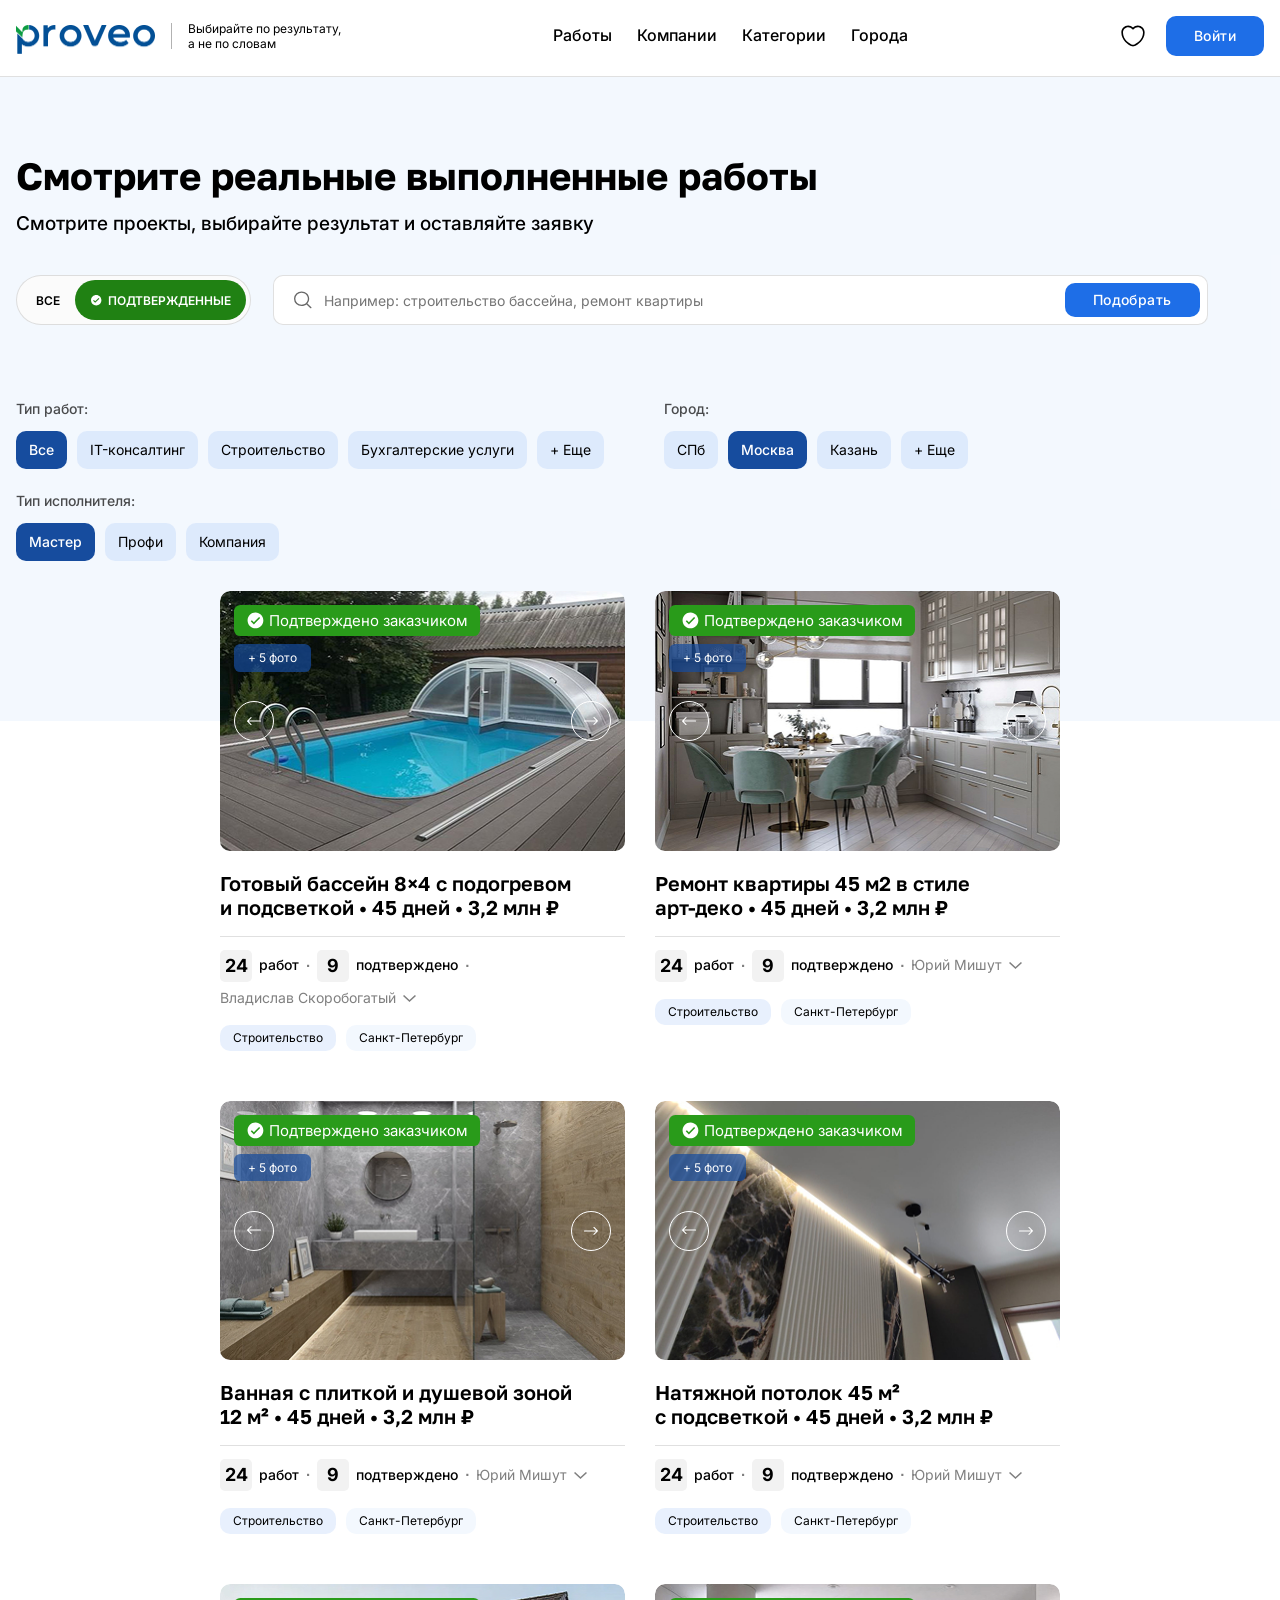
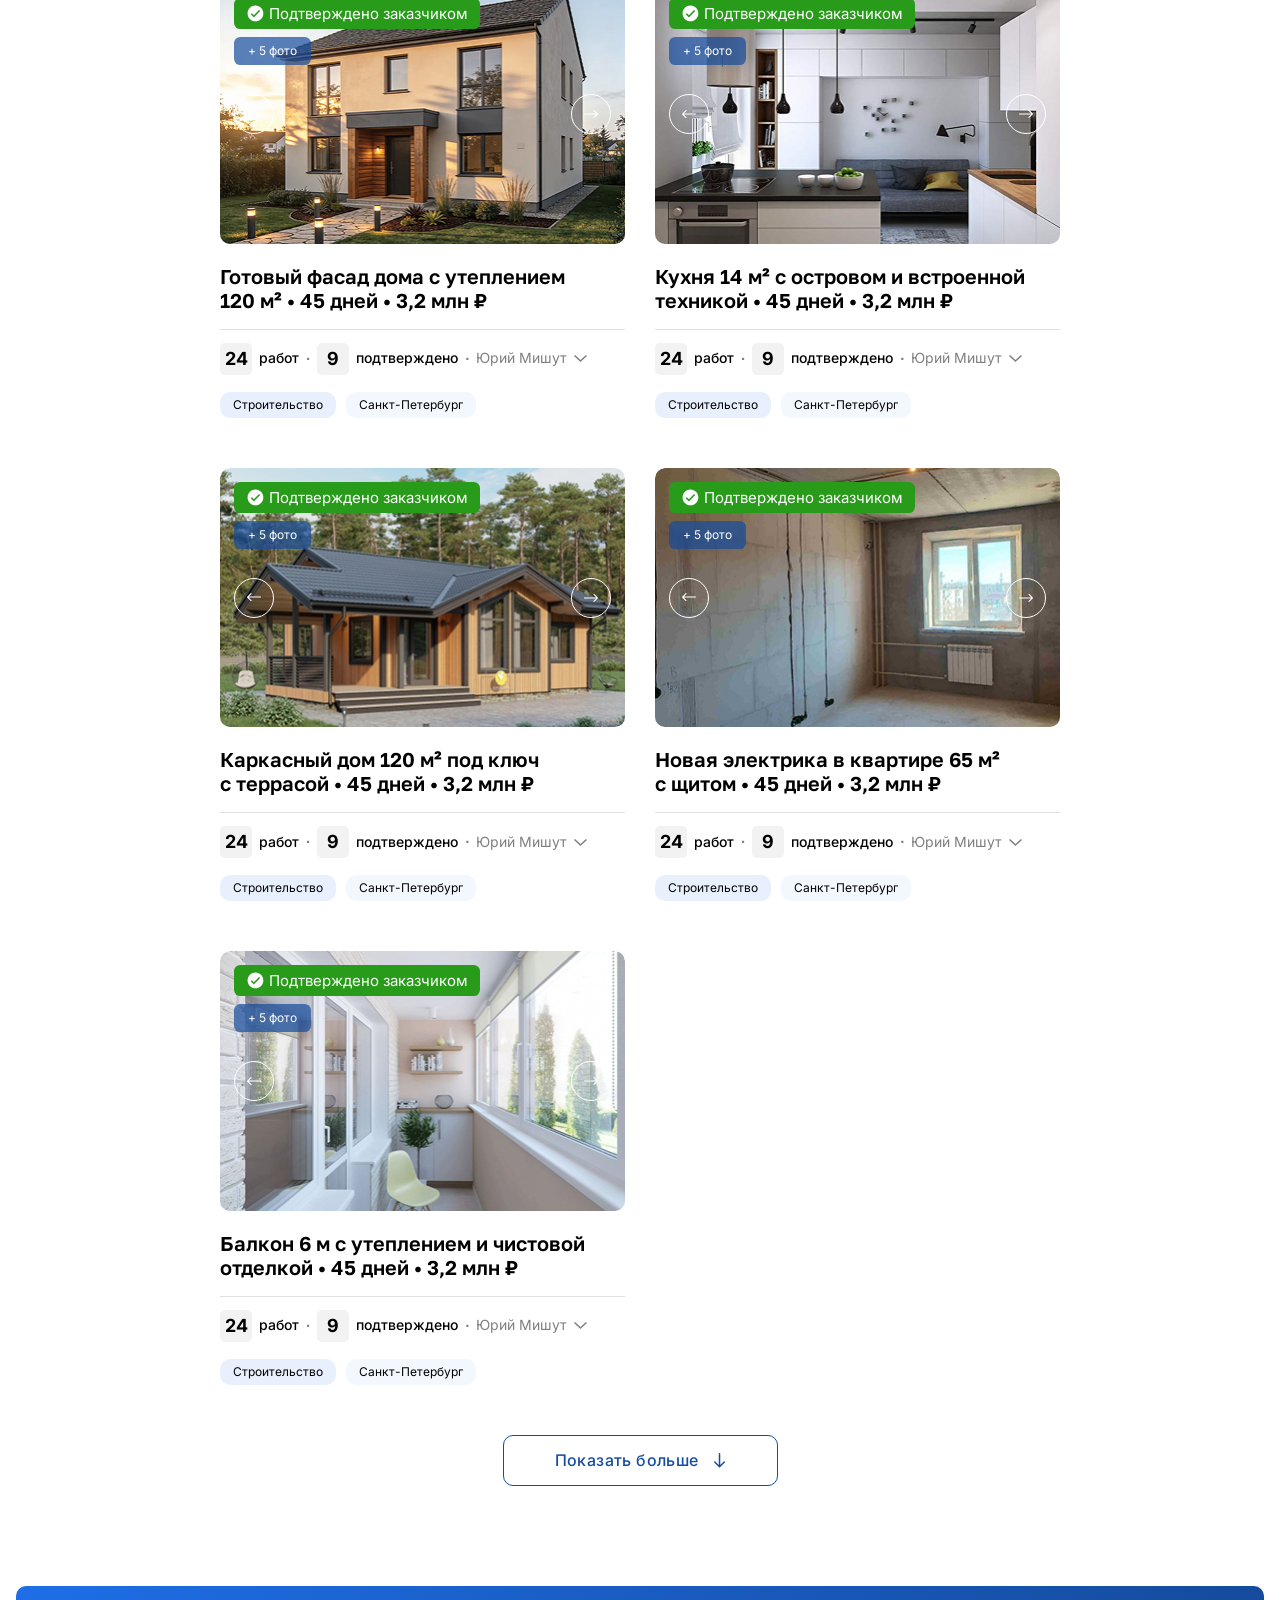
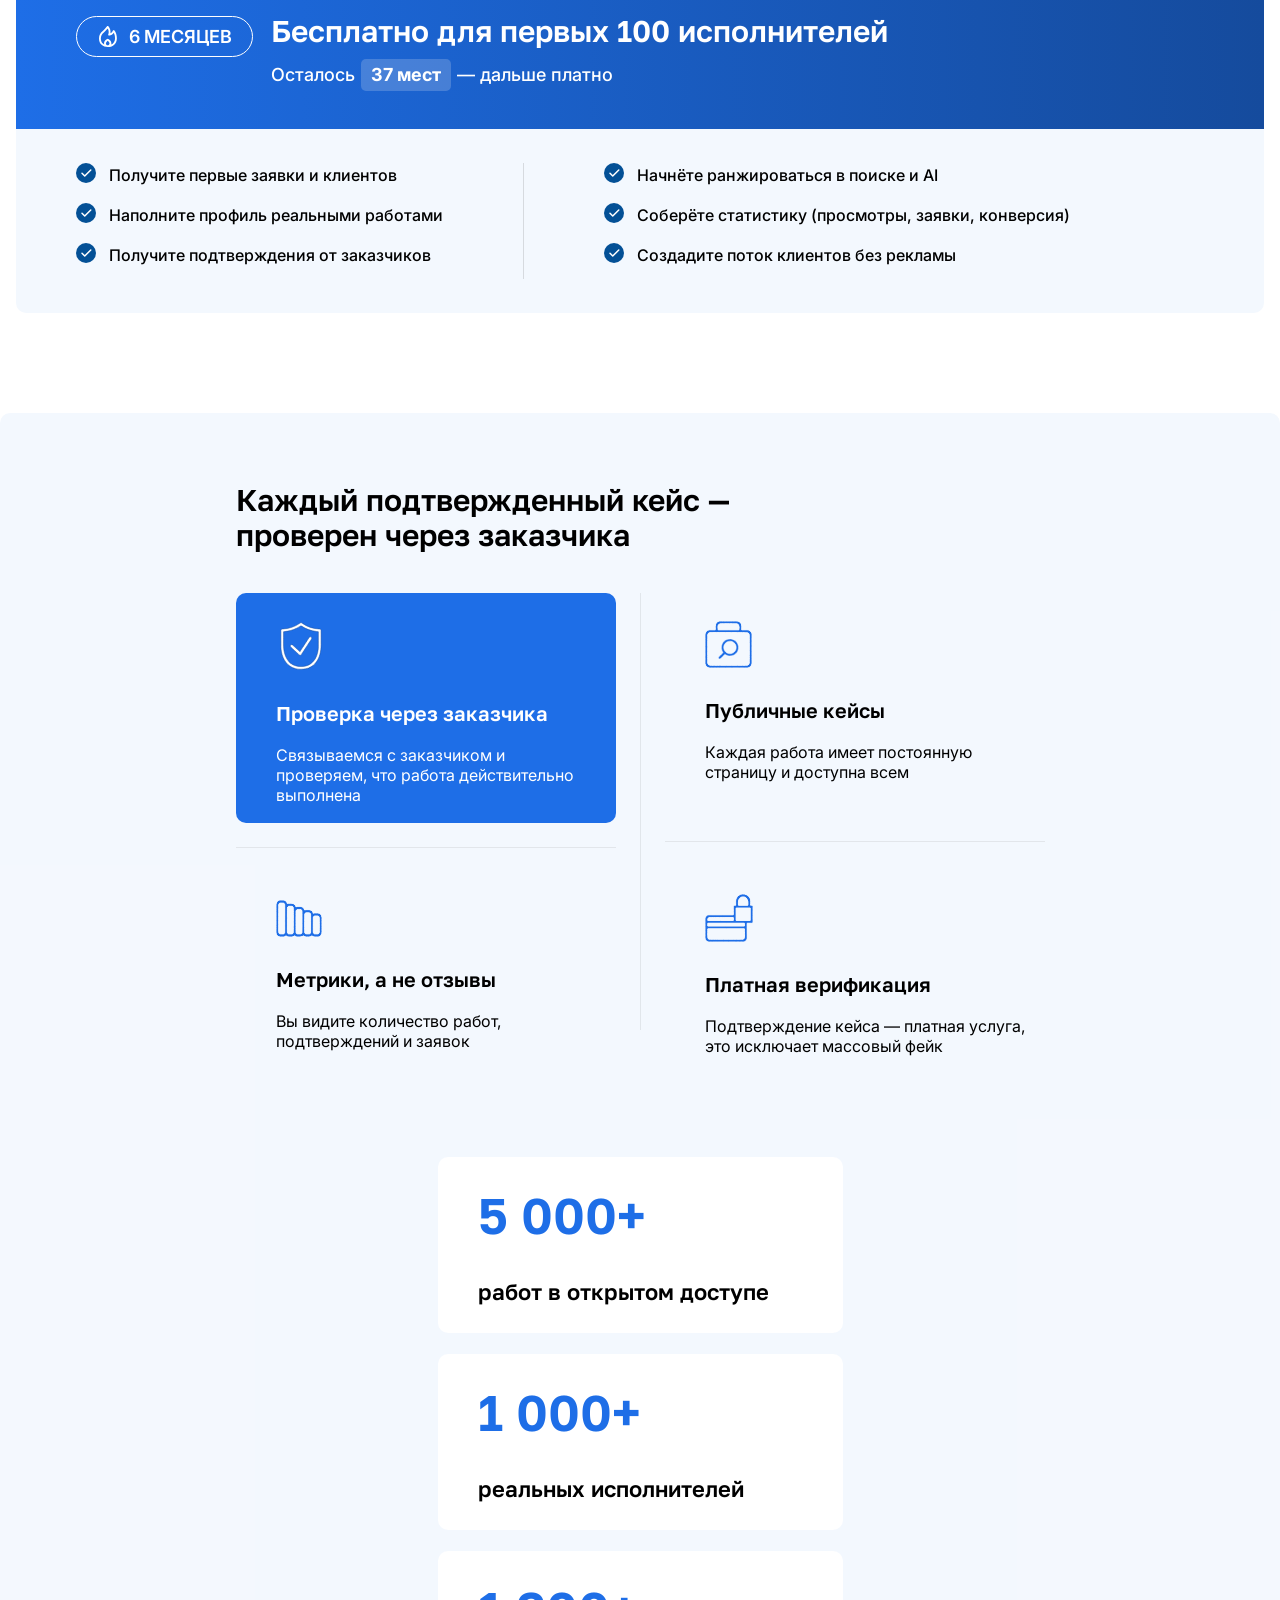
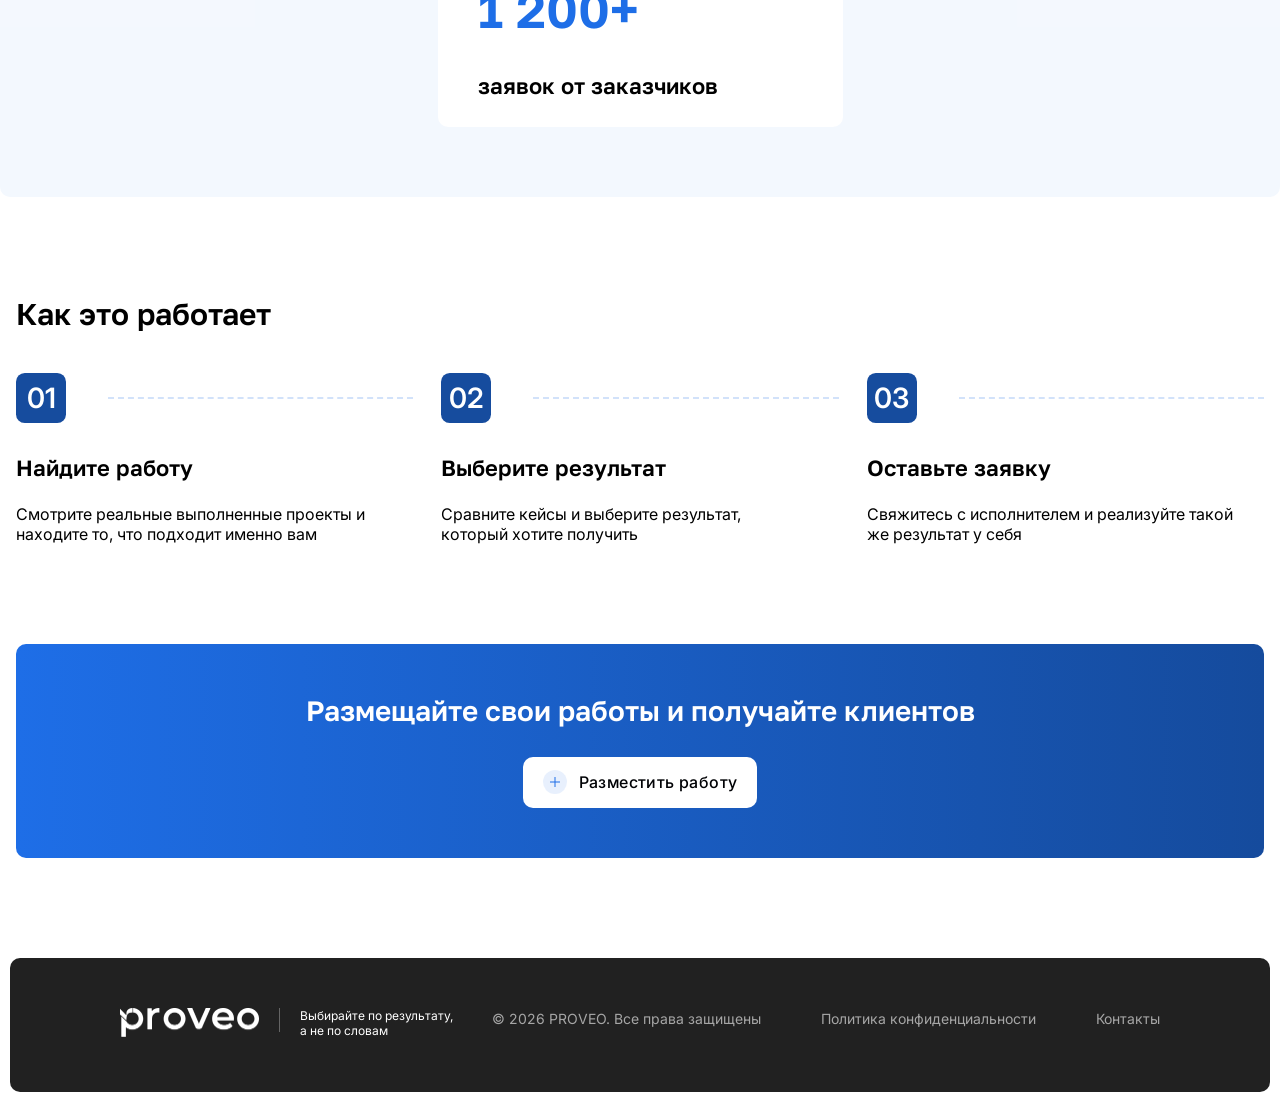
==== commit fd2fa87a: "fix: add class for avatar card" ====
--- a/index.html
+++ b/index.html
@@ -296,7 +296,11 @@
                 </button>
               </div>
               <div class="card-owner-details">
-                <img src="./assets/img/avatar.png" alt="аватар" />
+                <img
+                  class="card-owner-details__img"
+                  src="./assets/img/avatar.png"
+                  alt="аватар"
+                />
                 <div>
                   <h5>
                     Юрий Мишут <img src="./assets/img/profi.png" alt="профи" />
@@ -370,10 +374,15 @@
                 </button>
               </div>
               <div class="card-owner-details">
-                <img src="./assets/img/avatar.png" alt="аватар" />
+                <img
+                  class="card-owner-details__img"
+                  src="./assets/img/avatar.png"
+                  alt="аватар"
+                />
                 <div>
                   <h5>
-                    Юрий Мишут <img src="./assets/img/profi.png" alt="профи" />
+                    Юрий Мишут
+                    <img class="" src="./assets/img/company.png" alt="профи" />
                   </h5>
                   <a href="#">Перейти в профиль</a>
                   <p>
@@ -444,10 +453,14 @@
                 </button>
               </div>
               <div class="card-owner-details">
-                <img src="./assets/img/avatar.png" alt="аватар" />
+                <img
+                  class="card-owner-details__img"
+                  src="./assets/img/avatar.png"
+                  alt="аватар"
+                />
                 <div>
                   <h5>
-                    Юрий Мишут <img src="./assets/img/profi.png" alt="профи" />
+                    Юрий Мишут <img src="./assets/img/master.png" alt="профи" />
                   </h5>
                   <a href="#">Перейти в профиль</a>
                   <p>
@@ -517,7 +530,11 @@
                 </button>
               </div>
               <div class="card-owner-details">
-                <img src="./assets/img/avatar.png" alt="аватар" />
+                <img
+                  class="card-owner-details__img"
+                  src="./assets/img/avatar.png"
+                  alt="аватар"
+                />
                 <div>
                   <h5>
                     Юрий Мишут <img src="./assets/img/profi.png" alt="профи" />
@@ -591,7 +608,11 @@
                 </button>
               </div>
               <div class="card-owner-details">
-                <img src="./assets/img/avatar.png" alt="аватар" />
+                <img
+                  class="card-owner-details__img"
+                  src="./assets/img/avatar.png"
+                  alt="аватар"
+                />
                 <div>
                   <h5>
                     Юрий Мишут <img src="./assets/img/profi.png" alt="профи" />
@@ -665,7 +686,11 @@
                 </button>
               </div>
               <div class="card-owner-details">
-                <img src="./assets/img/avatar.png" alt="аватар" />
+                <img
+                  class="card-owner-details__img"
+                  src="./assets/img/avatar.png"
+                  alt="аватар"
+                />
                 <div>
                   <h5>
                     Юрий Мишут <img src="./assets/img/profi.png" alt="профи" />
@@ -739,7 +764,11 @@
                 </button>
               </div>
               <div class="card-owner-details">
-                <img src="./assets/img/avatar.png" alt="аватар" />
+                <img
+                  class="card-owner-details__img"
+                  src="./assets/img/avatar.png"
+                  alt="аватар"
+                />
                 <div>
                   <h5>
                     Юрий Мишут <img src="./assets/img/profi.png" alt="профи" />
@@ -813,7 +842,11 @@
                 </button>
               </div>
               <div class="card-owner-details">
-                <img src="./assets/img/avatar.png" alt="аватар" />
+                <img
+                  class="card-owner-details__img"
+                  src="./assets/img/avatar.png"
+                  alt="аватар"
+                />
                 <div>
                   <h5>
                     Юрий Мишут <img src="./assets/img/profi.png" alt="профи" />
@@ -887,7 +920,11 @@
                 </button>
               </div>
               <div class="card-owner-details">
-                <img src="./assets/img/avatar.png" alt="аватар" />
+                <img
+                  class="card-owner-details__img"
+                  src="./assets/img/avatar.png"
+                  alt="аватар"
+                />
                 <div>
                   <h5>
                     Юрий Мишут <img src="./assets/img/profi.png" alt="профи" />
--- a/assets/css/main.css
+++ b/assets/css/main.css
@@ -363,15 +363,12 @@
   background: #fff;
   padding-left: 20px;
   padding-right: 7px;
-  padding-top: 16px;
-  padding-bottom: 16px;
 
   position: relative;
 }
 
 .search-bar--mobile {
   display: flex;
-  padding: 12px 18px;
 }
 
 .search-bar--mobile .search-icon {
@@ -390,6 +387,7 @@
   font-weight: 400;
   color: #000;
   flex: 1;
+  height: 48px;
 }
 
 .search-bar:focus-within {
@@ -431,8 +429,9 @@
 @media (min-width: 768px) {
   .search-bar {
     display: flex;
-    padding-top: 7px;
-    padding-bottom: 7px;
+  }
+  .search-bar-input {
+    height: 46px;
   }
 
   .search-bar--mobile {
@@ -581,6 +580,7 @@
 .cards-list {
   display: grid;
   grid-template-columns: 1fr;
+  justify-content: center;
   gap: 30px;
   margin-top: -130px;
 }
@@ -591,7 +591,7 @@
 
   display: flex;
   flex-direction: column;
-  height: 100%;
+  height: fit-content;
 
   transition: all 0.3s ease;
   overflow: hidden;
@@ -835,7 +835,7 @@
   height: auto;
 }
 
-.card-owner-details > img {
+.card-owner-details__img {
   width: 60px;
   height: 60px;
   flex-shrink: 0;
@@ -849,6 +849,11 @@
   display: flex;
   gap: 3px;
   align-items: center;
+}
+
+.card-owner-details h5 img {
+  height: 18px;
+  object-fit: cover;
 }
 
 .card-owner-details a {
@@ -933,7 +938,7 @@
 
 @media (min-width: 576px) {
   .cards-list {
-    grid-template-columns: repeat(auto-fit, minmax(350px, 1fr));
+    grid-template-columns: repeat(auto-fit, minmax(350px, 405px));
   }
 }
 
